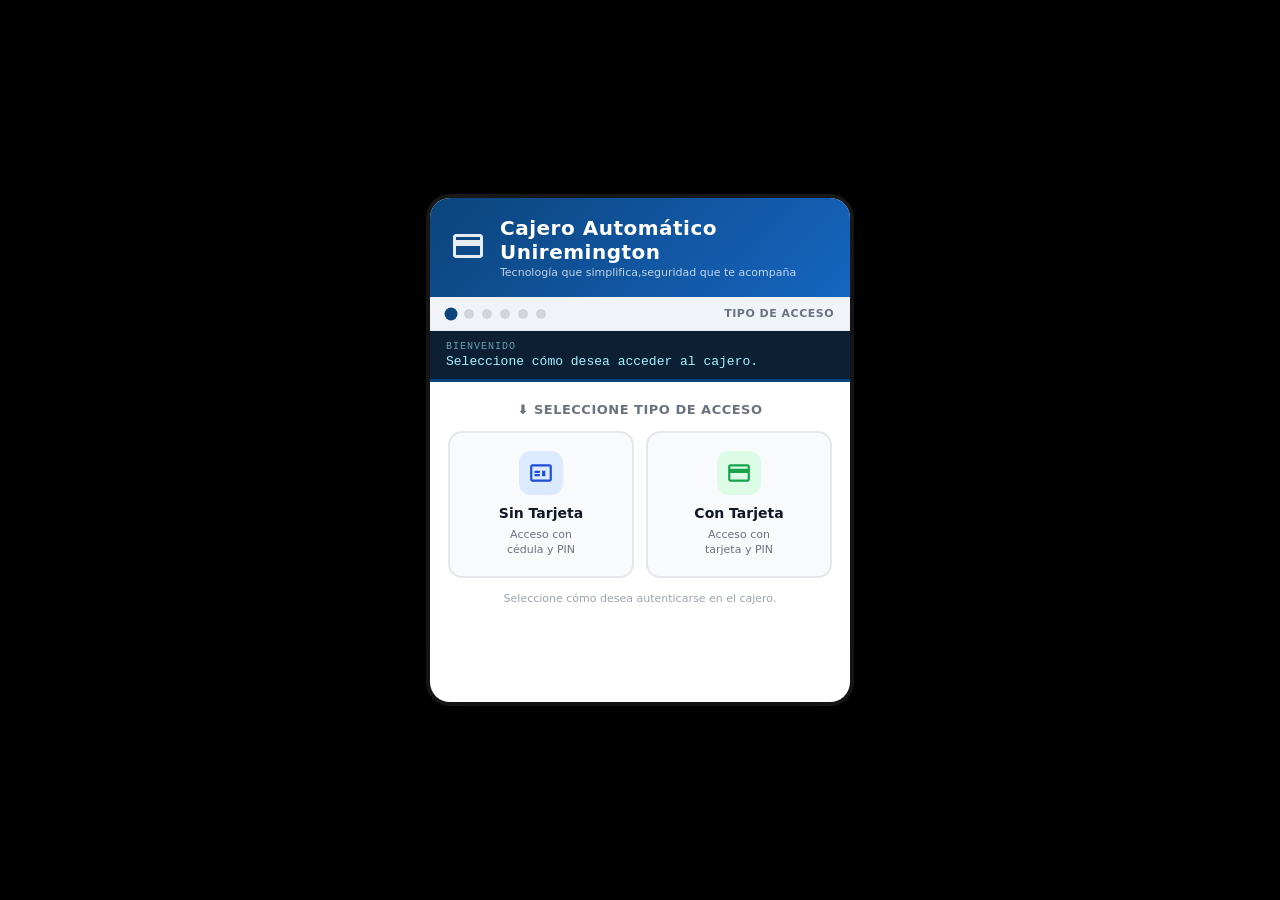
==== index.html @ 08f1c12f "Update index.html" ====
<!DOCTYPE html>
<html lang="es">
<head>
  <meta charset="UTF-8">
  <meta name="viewport" content="width=device-width, initial-scale=1.0">
  <title>Cajero Automático Uniremington</title>
  <link rel="stylesheet" href="styles.css">
</head>
<body>

<div id="cajero">

  <!-- CABECERA -->
  <div class="header">
    <div class="header-icon">
      <svg viewBox="0 0 24 24">
        <path d="M20 4H4c-1.1 0-2 .9-2 2v12c0 1.1.9 2 2 2h16c1.1
                 0 2-.9 2-2V6c0-1.1-.9-2-2-2zm0 14H4v-6h16v6zm0-10H4V6h16v2z"/>
      </svg>
    </div>
    <div>
      <h1>Cajero Automático Uniremington</h1>
      <p>Tecnología que simplifica,seguridad que te acompaña</p>
    </div>
  </div>

  <!-- BARRA DE PROGRESO -->
  <div class="progress-bar">
    <div class="step-dot current" id="pd1"></div>
    <div class="step-dot" id="pd2"></div>
    <div class="step-dot" id="pd3"></div>
    <div class="step-dot" id="pd4"></div>
    <div class="step-dot" id="pd5"></div>
    <div class="step-dot" id="pd6"></div>
    <span class="step-label" id="stepLabel">Tipo de acceso</span>
  </div>

  <!-- PANTALLA LCD -->
  <div class="screen">
    <div class="screen-label" id="screenLabel">Bienvenido</div>
    <div class="screen-text"  id="screenText">Seleccione cómo desea acceder al cajero.</div>
  </div>

  <div class="body">

    <!-- ══ PASO 0: TIPO DE ACCESO ══ -->
    <div class="step active" id="step0">
      <div class="tipo-cajero-title">⬇ Seleccione tipo de acceso</div>
      <div class="tipo-cajero-grid">

        <div class="tipo-cajero-card sin-tarjeta" onclick="seleccionarTipoCajero('sinTarjeta')">
          <div class="tc-icon">
            <svg viewBox="0 0 24 24">
              <path d="M20 4H4c-1.1 0-2 .9-2 2v12c0 1.1.9 2 2 2h16c1.1
                       0 2-.9 2-2V6c0-1.1-.9-2-2-2zm0 14H4V6h16v12zM6
                       10h5v2H6zm0 3h5v2H6zm7-3h3v5h-3z"/>
            </svg>
          </div>
          <span class="tc-label">Sin Tarjeta</span>
          <span class="tc-sub">Acceso con<br>cédula y PIN</span>
        </div>

        <div class="tipo-cajero-card con-tarjeta" onclick="seleccionarTipoCajero('conTarjeta')">
          <div class="tc-icon">
            <svg viewBox="0 0 24 24">
              <path d="M20 4H4c-1.11 0-2 .89-2 2v12c0 1.11.89 2 2 2h16
                       c1.11 0 2-.89 2-2V6c0-1.11-.89-2-2-2zm0 14H4v-6h16v6zm0-10H4V6h16v2z"/>
            </svg>
          </div>
          <span class="tc-label">Con Tarjeta</span>
          <span class="tc-sub">Acceso con<br>tarjeta y PIN</span>
        </div>

      </div>
      <p style="font-size:11px;color:#9ca3af;text-align:center;margin-top:14px;">
        Seleccione cómo desea autenticarse en el cajero.
      </p>
    </div>

    <!-- ══ PASO TARJETA: INSERTAR TARJETA ══ -->
    <div class="step" id="stepTarjeta">
      <div class="tarjeta-wrap">
        <div class="tarjeta-anim">
          <svg viewBox="0 0 24 24">
            <path d="M20 4H4c-1.11 0-2 .89-2 2v12c0 1.11.89 2 2 2h16
                     c1.11 0 2-.89 2-2V6c0-1.11-.89-2-2-2zm0 14H4v-6h16v6zm0-10H4V6h16v2z"/>
          </svg>
        </div>
        <div class="tarjeta-title">Inserte su tarjeta</div>
        <div class="tarjeta-msg">
          Introduzca su tarjeta débito o crédito en el lector del cajero para continuar.
        </div>
      </div>
      <div class="tarjeta-numero-wrap">
        <div class="field-label">Número de tarjeta (16 dígitos)</div>
        <input type="text" id="tarjetaNumero" inputmode="numeric" autocomplete="off"
               placeholder="XXXX XXXX XXXX XXXX" maxlength="19"
               oninput="formatTarjeta(this)">
        <div class="error-msg" id="tarjetaError"></div>
      </div>
      <button class="btn-primary" onclick="confirmarTarjeta()">Validar tarjeta</button>
      <button class="btn-primary"
              style="background:#f3f4f6;color:#374151;border:1px solid #e5e7eb;margin-top:8px;"
              onclick="volverTipoCajero()">← Cambiar tipo de acceso</button>
    </div>

    <!-- ══ PASO 1: CÉDULA / PIN ══ -->
    <div class="step" id="step1">
      <div class="field-label">Elegir ingreso</div>
      <div class="radio-group">
        <div class="radio-opt selected" id="modoCedula" onclick="setModoIngreso('cedula')">Cédula</div>
        <div class="radio-opt"          id="modoPin"    onclick="setModoIngreso('pin')">PIN</div>
      </div>
      <div class="login-help" id="loginHelp">Ingrese su cédula de 8 dígitos.</div>
      <div class="pin-dots">
        <div class="dot" id="dot0"></div>
        <div class="dot" id="dot1"></div>
        <div class="dot" id="dot2"></div>
        <div class="dot" id="dot3"></div>
        <div class="dot" id="dot4"></div>
        <div class="dot" id="dot5"></div>
        <div class="dot" id="dot6"></div>
        <div class="dot" id="dot7"></div>
      </div>
      <div class="error-msg" id="pinError"></div>
      <div class="numpad" id="numpadGrid">
        <button onclick="np('1')">1</button>
        <button onclick="np('2')">2</button>
        <button onclick="np('3')">3</button>
        <button onclick="np('4')">4</button>
        <button onclick="np('5')">5</button>
        <button onclick="np('6')">6</button>
        <button onclick="np('7')">7</button>
        <button onclick="np('8')">8</button>
        <button onclick="np('9')">9</button>
        <button class="del" onclick="nd()">⌫</button>
        <button onclick="np('0')">0</button>
        <button class="ok" onclick="confirmAcceso()">OK</button>
      </div>
      <button class="btn-primary"
              style="background:#f3f4f6;color:#374151;border:1px solid #e5e7eb;margin-top:10px;font-size:12px;"
              onclick="volverTipoCajero()">← Cambiar tipo de acceso</button>
    </div>

    <!-- ══ PASO 2: DATOS USUARIO ══ -->
    <div class="step" id="step2">
      <div class="alert-box info" id="usuarioIngresoInfo">
        Usuario encontrado en la base de datos local del cajero.
      </div>
      <div class="saldo-bar">
        <span>Nombre</span>
        <span id="usuarioNombreDisplay">-</span>
      </div>
      <div class="saldo-bar">
        <span>Cédula</span>
        <span id="usuarioCedulaDisplay">-</span>
      </div>
      <div class="saldo-bar">
        <span>Ingreso con</span>
        <span id="usuarioIngresoDisplay">-</span>
      </div>
      <div class="field-label">Recibos pendientes</div>
      <div class="alert-box info" id="usuarioRecibosResumen">No tiene recibos por pagar.</div>
      <div class="pending-list" id="usuarioRecibosLista" style="display:none;"></div>
      <div class="error-msg" id="saldoError"></div>
      <button class="btn-primary" onclick="confirmSaldo()">Continuar al menú</button>
    </div>

    <!-- ══ MENÚ PRINCIPAL ══ -->
    <div class="step" id="stepMenu">
      <div class="alert-box warning" id="menuRecibosAlert" style="margin-bottom:12px;display:none;"></div>
      <div class="menu-title">═══ MENÚ ═══</div>
      <div class="menu-grid">

        <button class="menu-btn" onclick="irOpcion('consultar')">
          <div class="mb-icon">
            <svg viewBox="0 0 24 24">
              <path d="M11.5 2C6.81 2 3 5.81 3 10.5S6.81 19 11.5 19h.5v3c4.86-2.34 8-7 8-11.5C20 5.81 16.19 2 11.5 2zm1 14.5h-2v-2h2v2zm0-4h-2c0-3.25 3-3 3-5 0-1.1-.9-2-2-2s-2 .9-2 2h-2c0-2.21 1.79-4 4-4s4 1.79 4 4c0 2.5-3 2.75-3 5z"/>
            </svg>
          </div>
          <span>Consultar saldo</span>
          <span class="mb-num">Opción 1</span>
        </button>

        <button class="menu-btn" onclick="irOpcion('retirar')">
          <div class="mb-icon">
            <svg viewBox="0 0 24 24">
              <path d="M20 4H4c-1.11 0-2 .89-2 2v12c0 1.11.89 2 2 2h16c1.11 0 2-.89 2-2V6c0-1.11-.89-2-2-2zm0 14H4v-6h16v6zm0-10H4V6h16v2z"/>
            </svg>
          </div>
          <span>Retirar</span>
          <span class="mb-num">Opción 2</span>
        </button>

        <button class="menu-btn" onclick="irOpcion('pagar')">
          <div class="mb-icon">
            <svg viewBox="0 0 24 24">
              <path d="M19 3H5c-1.1 0-2 .9-2 2v14c0 1.1.9 2 2 2h14c1.1 0 2-.9 2-2V5c0-1.1-.9-2-2-2zm-7 3c1.93 0 3.5 1.57 3.5 3.5S13.93 13 12 13s-3.5-1.57-3.5-3.5S10.07 6 12 6zm7 13H5v-.23c0-.62.28-1.2.76-1.58C7.47 15.82 9.64 15 12 15s4.53.82 6.24 2.19c.48.38.76.97.76 1.58V19z"/>
            </svg>
          </div>
          <span>Pagar servicio</span>
          <span class="mb-num">Opción 3</span>
        </button>

        <button class="menu-btn" onclick="irOpcion('depositar')">
          <div class="mb-icon">
            <svg viewBox="0 0 24 24">
              <path d="M19 13h-6v6h-2v-6H5v-2h6V5h2v6h6v2z"/>
            </svg>
          </div>
          <span>Depositar</span>
          <span class="mb-num">Opción 4</span>
        </button>

        <button class="menu-btn" onclick="reiniciar()">
          <div class="mb-icon">
            <svg viewBox="0 0 24 24">
              <path d="M18 8h-1V6c0-2.76-2.24-5-5-5S7 3.24 7 6v2H6c-1.1 0-2 .9-2 2v10c0 1.1.9 2 2 2h12c1.1 0 2-.9 2-2V10c0-1.1-.9-2-2-2zm-6 9c-1.1 0-2-.9-2-2s.9-2 2-2 2 .9 2 2-.9 2-2 2zm3.1-9H8.9V6c0-1.71 1.39-3.1 3.1-3.1 1.71 0 3.1 1.39 3.1 3.1v2z"/>
            </svg>
          </div>
          <span>Cambiar usuario</span>
          <span class="mb-num">Opción 5</span>
        </button>

        <button class="menu-btn" onclick="irOpcion('salir')" style="border-color:#fca5a5;color:#dc2626;">
          <div class="mb-icon" style="background:#fee2e2;">
            <svg viewBox="0 0 24 24" style="fill:#dc2626;">
              <path d="M10.09 15.59L11.5 17l5-5-5-5-1.41 1.41L12.67 11H3v2h9.67l-2.58 2.59zM19 3H5c-1.11 0-2 .89-2 2v4h2V5h14v14H5v-4H3v4c0 1.11.89 2 2 2h14c1.11 0 2-.89 2-2V5c0-1.11-.89-2-2-2z"/>
            </svg>
          </div>
          <span>Salir</span>
          <span class="mb-num">Opción 6</span>
        </button>

      </div>
    </div>

    <!-- ══ OPCIÓN 1: CONSULTAR SALDO ══ -->
    <div class="step" id="stepConsultar">
      <div class="saldo-bar" style="margin-bottom:10px;">
        <span>Tipo de cuenta</span>
        <span id="tipoDisplay">Ahorro</span>
      </div>
      <div class="saldo-bar">
        <span>Saldo disponible</span>
        <span id="saldoConsultaDisplay" style="color:#0C447C;font-weight:600;">$0</span>
      </div>
      <div class="alert-box info" style="margin-top:10px;margin-bottom:0;">
        Saldo consultado exitosamente. Los movimientos recientes pueden tardar hasta 24 h en reflejarse.
      </div>
      <button class="btn-primary" onclick="finalizarOpcion('Consulta de saldo realizada con éxito.')">Ver comprobante</button>
      <button class="btn-primary"
              style="background:#f3f4f6;color:#374151;border:1px solid #e5e7eb;margin-top:8px;"
              onclick="volverMenu()">← Volver al menú</button>
    </div>

    <!-- ══ OPCIÓN 3: PAGAR SERVICIO ══ -->
    <div class="step" id="stepPagar">
      <div class="opcion-form">
        <div class="field-label">Tipo de servicio</div>
        <div class="radio-group" style="flex-wrap:wrap;">
          <div class="radio-opt selected" id="srvAgua"     onclick="setSrv('Agua', this)">Agua</div>
          <div class="radio-opt"          id="srvLuz"      onclick="setSrv('Luz', this)">Luz</div>
          <div class="radio-opt"          id="srvGas"      onclick="setSrv('Gas', this)">Gas</div>
          <div class="radio-opt"          id="srvInternet" onclick="setSrv('Internet', this)">Internet</div>
        </div>
        <div class="field-label">Referencia / Número de factura</div>
        <input type="text" id="pagarRef" inputmode="numeric" autocomplete="off"
               placeholder="Ej: 123456"
               oninput="this.value=this.value.replace(/\D/g,'').slice(0,6)">
        <div class="field-label">Valor a pagar ($)</div>
        <input type="number" id="pagarMonto" placeholder="Ej: 85000" min="1000"
               oninput="valPago()">
        <div class="error-msg" id="pagarError"></div>
        <div class="field-label">Tipo de pago</div>
        <div class="radio-group">
          <div class="radio-opt selected" id="pagoCompleto" onclick="setTipoPago('completo')">Pago completo</div>
          <div class="radio-opt"          id="pagoAbono"    onclick="setTipoPago('abono')">Abonar</div>
        </div>
        <button class="btn-primary" onclick="confirmarPago()">Pagar servicio</button>
        <button class="btn-primary"
                style="background:#f3f4f6;color:#374151;border:1px solid #e5e7eb;margin-top:8px;"
                onclick="volverMenu()">← Volver al menú</button>
      </div>
    </div>

    <!-- ══ OPCIÓN 4: DEPOSITAR ══ -->
    <div class="step" id="stepDepositar">
      <div class="opcion-form">
        <div class="field-label">Monto a depositar ($)</div>
        <input type="number" id="depositoMonto" placeholder="Ej: 200000" min="10000"
               oninput="valDeposito()">
        <div class="error-msg" id="depositoError"></div>
        <div id="depositoPreview"></div>
        <button class="btn-primary" onclick="confirmarDeposito()">Confirmar depósito</button>
        <button class="btn-primary"
                style="background:#f3f4f6;color:#374151;border:1px solid #e5e7eb;margin-top:8px;"
                onclick="volverMenu()">← Volver al menú</button>
      </div>
    </div>

    <!-- ══ PASO 3: MONTO A RETIRAR ══ -->
    <div class="step" id="step3">
      <div class="saldo-bar">
        <span>Saldo disponible</span>
        <span id="saldoDisplay">$0</span>
      </div>
      <div class="field-label">Monto a retirar ($)</div>
      <input type="number" id="montoInput" min="10000" step="10000"
             placeholder="Múltiplo de $10.000" oninput="valMonto()">
      <div class="error-msg" id="montoError"></div>
      <div id="billetesPreview"></div>
      <button class="btn-primary" onclick="confirmMonto()">Continuar</button>
      <button class="btn-primary"
              style="background:#f3f4f6;color:#374151;border:1px solid #e5e7eb;margin-top:8px;"
              onclick="volverMenu()">← Volver al menú</button>
    </div>

    <!-- ══ PASO 4: DONACIÓN UNICEF ══ -->
    <div class="step" id="step4">
      <div class="alert-box info" id="donacionInfo"></div>
      <div class="field-label">¿Desea donar $1.000 a Unicef?</div>
      <div class="radio-group">
        <div class="radio-opt"          id="optSi" onclick="setDon('S')">Sí, donar $1.000</div>
        <div class="radio-opt selected" id="optNo" onclick="setDon('N')">No, gracias</div>
      </div>
      <div id="donWarn" class="error-msg"></div>
      <button class="btn-primary" onclick="confirmarDonacion()">Confirmar y retirar</button>
    </div>

    <!-- ══ PASO 5: COMPROBANTE FINAL ══ -->
    <div class="step" id="step5">
      <div class="success-icon">
        <svg viewBox="0 0 24 24">
          <path d="M9 16.17L4.83 12l-1.42 1.41L9 19 21 7l-1.41-1.41z"/>
        </svg>
      </div>
      <div class="ticket" id="ticketFinal"></div>
      <button class="btn-primary" id="reciboVolverBtn" onclick="volverMenu()">← Volver al menú</button>
      <button class="btn-primary" id="reciboSalirBtn"
              style="background:#f3f4f6;color:#dc2626;border:1px solid #fca5a5;margin-top:8px;"
              onclick="irOpcion('salir')">Finalizar sesión</button>
    </div>

    <!-- ══ DESPEDIDA ══ -->
    <div class="step" id="stepDespedida">
      <div class="farewell-wrap">
        <div class="farewell-icon">
          <svg viewBox="0 0 24 24">
            <path d="M11.99 2C6.47 2 2 6.48 2 12s4.47 10 9.99 10C17.52 22 22 17.52 22 12S17.52 2 11.99 2zm4.24 16L12 15.45 7.77 18l1.12-4.81-3.73-3.23 4.92-.42L12 5l1.92 4.53 4.92.42-3.73 3.23L16.23 18z"/>
          </svg>
        </div>
        <div class="farewell-title">¡Hasta pronto!</div>
        <div class="farewell-msg">
          Gracias por su transacción y uso de nuestro banco.<br>
          <strong>¡Vuelva pronto!</strong>
        </div>
        <div class="farewell-badge">
          <svg viewBox="0 0 24 24">
            <path d="M12 2C6.48 2 2 6.48 2 12s4.48 10 10 10 10-4.48 10-10S17.52 2 12 2zm-2 14.5v-9l6 4.5-6 4.5z"/>
          </svg>
          Recuerde retirar su tarjeta y comprobante.
        </div>
        <button class="btn-primary" onclick="reiniciar()">Nueva sesión</button>
      </div>
    </div>

  </div><!-- /.body -->
</div><!-- /#cajero -->

<script src="script.js"></script>
</body>
</html>
---- styles.css ----
/* ═══════════════════════════════════════════
   BancoCajero — Grupo 4
   styles.css
═══════════════════════════════════════════ */

*, *::before, *::after { box-sizing: border-box; margin: 0; padding: 0; }

body {
  font-family: 'Segoe UI', system-ui, sans-serif;
  background: #000000;
  min-height: 100vh;
  display: flex;
  align-items: center;
  justify-content: center;
  padding: 20px;
}

/* ── CAJERO CONTAINER ── */
#cajero {
  background: #fff;
  border-radius: 20px;
  width: 100%;
  max-width: 420px;
  box-shadow: 0 30px 80px rgba(0,0,0,0.4), 0 0 0 4px rgba(255,255,255,0.1);
  overflow: hidden;
  position: relative;
}

/* ── HEADER ── */
.header {
  background: linear-gradient(135deg, #0C447C, #1565C0);
  color: #fff;
  padding: 18px 20px;
  display: flex;
  align-items: center;
  gap: 14px;
}
.header-icon svg {
  width: 36px; height: 36px;
  fill: rgba(255,255,255,0.9);
}
.header h1 { font-size: 20px; font-weight: 700; letter-spacing: 0.5px; }
.header p  { font-size: 11px; opacity: 0.75; margin-top: 2px; }

/* ── PROGRESS BAR ── */
.progress-bar {
  background: #f0f4f8;
  padding: 10px 16px;
  display: flex;
  align-items: center;
  gap: 8px;
  border-bottom: 1px solid #e5e7eb;
}
.step-dot {
  width: 10px; height: 10px;
  border-radius: 50%;
  background: #d1d5db;
  transition: background 0.3s, transform 0.3s;
}
.step-dot.current  { background: #0C447C; transform: scale(1.3); }
.step-dot.done     { background: #22c55e; }
.step-label {
  margin-left: auto;
  font-size: 11px;
  color: #6b7280;
  font-weight: 600;
  text-transform: uppercase;
  letter-spacing: 0.5px;
}

/* ── SCREEN ── */
.screen {
  background: #0C1F35;
  color: #a5f3fc;
  padding: 10px 16px;
  font-family: 'Courier New', monospace;
  border-bottom: 3px solid #0C447C;
}
.screen-label { font-size: 10px; opacity: 0.6; text-transform: uppercase; letter-spacing: 1px; }
.screen-text  { font-size: 13px; margin-top: 2px; }

/* ── BODY ── */
.body {
  padding: 20px 18px;
  min-height: 320px;
}

/* ── STEPS ── */
.step { display: none; animation: fadeIn 0.3s ease; }
.step.active { display: block; }

@keyframes fadeIn {
  from { opacity: 0; transform: translateY(8px); }
  to   { opacity: 1; transform: translateY(0); }
}

/* ── TIPO CAJERO (paso 0) ── */
.tipo-cajero-title {
  font-size: 13px; color: #6b7280; font-weight: 600;
  margin-bottom: 14px; text-align: center; text-transform: uppercase; letter-spacing: 0.5px;
}
.tipo-cajero-grid {
  display: grid;
  grid-template-columns: 1fr 1fr;
  gap: 12px;
}
.tipo-cajero-card {
  border: 2px solid #e5e7eb;
  border-radius: 14px;
  padding: 18px 12px;
  text-align: center;
  cursor: pointer;
  transition: all 0.2s;
  background: #f9fafb;
  display: flex;
  flex-direction: column;
  align-items: center;
  gap: 6px;
}
.tipo-cajero-card:hover { border-color: #0C447C; background: #eff6ff; transform: translateY(-2px); box-shadow: 0 4px 12px rgba(12,68,124,0.15); }
.tc-icon { width: 44px; height: 44px; border-radius: 12px; display: flex; align-items: center; justify-content: center; margin-bottom: 4px; }
.tc-icon svg { width: 26px; height: 26px; }
.sin-tarjeta .tc-icon { background: #dbeafe; }
.sin-tarjeta .tc-icon svg { fill: #1d4ed8; }
.con-tarjeta .tc-icon { background: #dcfce7; }
.con-tarjeta .tc-icon svg { fill: #16a34a; }
.tc-label { font-size: 14px; font-weight: 700; color: #111827; }
.tc-sub   { font-size: 11px; color: #6b7280; line-height: 1.4; }

/* ── TARJETA STEP ── */
.tarjeta-wrap { text-align: center; margin-bottom: 16px; }
.tarjeta-anim { width: 60px; height: 60px; background: #dbeafe; border-radius: 16px; display: flex; align-items: center; justify-content: center; margin: 0 auto 10px; }
.tarjeta-anim svg { width: 36px; height: 36px; fill: #1d4ed8; }
.tarjeta-title { font-size: 17px; font-weight: 700; color: #111827; }
.tarjeta-msg   { font-size: 12px; color: #6b7280; margin-top: 4px; line-height: 1.5; }
.tarjeta-numero-wrap { margin: 14px 0 10px; }

/* ── RADIO GROUP ── */
.radio-group {
  display: flex; gap: 8px; margin: 8px 0 12px;
  flex-wrap: wrap;
}
.radio-opt {
  flex: 1; min-width: 80px;
  padding: 8px 10px;
  border: 2px solid #e5e7eb;
  border-radius: 8px;
  text-align: center;
  cursor: pointer;
  font-size: 13px;
  font-weight: 600;
  color: #374151;
  transition: all 0.15s;
  background: #f9fafb;
}
.radio-opt:hover   { border-color: #93c5fd; }
.radio-opt.selected { border-color: #0C447C; background: #eff6ff; color: #0C447C; }

/* ── LOGIN HELP ── */
.login-help { font-size: 12px; color: #6b7280; margin-bottom: 10px; text-align: center; }

/* ── PIN DOTS ── */
.pin-dots {
  display: flex; gap: 8px; justify-content: center;
  margin: 10px 0;
}
.dot {
  width: 16px; height: 16px;
  border-radius: 50%;
  border: 2px solid #d1d5db;
  background: transparent;
  transition: all 0.15s;
}
.dot.filled { background: #0C447C; border-color: #0C447C; }

/* ── NUMPAD ── */
.numpad {
  display: grid;
  grid-template-columns: repeat(3, 1fr);
  gap: 8px;
  margin-top: 12px;
}
.numpad button {
  padding: 14px;
  border: 2px solid #e5e7eb;
  border-radius: 10px;
  font-size: 18px;
  font-weight: 600;
  background: #f9fafb;
  cursor: pointer;
  transition: all 0.1s;
  color: #111827;
}
.numpad button:hover  { background: #eff6ff; border-color: #93c5fd; }
.numpad button:active { transform: scale(0.93); }
.numpad button.del { background: #fef2f2; border-color: #fecaca; color: #dc2626; font-size: 16px; }
.numpad button.ok  { background: #0C447C; border-color: #0C447C; color: #fff; font-size: 14px; }
.numpad button.ok:hover { background: #1565C0; }

/* ── SALDO BAR ── */
.saldo-bar {
  display: flex; justify-content: space-between; align-items: center;
  padding: 10px 12px;
  background: #f0f4f8;
  border-radius: 8px;
  margin-bottom: 8px;
  font-size: 13px;
}
.saldo-bar span:first-child { color: #6b7280; }
.saldo-bar span:last-child  { font-weight: 700; color: #111827; }

/* ── ALERT BOXES ── */
.alert-box {
  border-radius: 10px;
  padding: 10px 14px;
  font-size: 12px;
  margin-bottom: 10px;
  line-height: 1.5;
}
.alert-box.info    { background: #eff6ff; border: 1px solid #bfdbfe; color: #1e40af; }
.alert-box.success { background: #f0fdf4; border: 1px solid #bbf7d0; color: #166534; }
.alert-box.warning { background: #fffbeb; border: 1px solid #fde68a; color: #92400e; }
.alert-box.danger  { background: #fef2f2; border: 1px solid #fecaca; color: #991b1b; }

/* ── PENDING LIST ── */
.pending-list { margin-bottom: 10px; }
.pending-item {
  display: flex; justify-content: space-between; align-items: center;
  padding: 8px 12px;
  background: #fffbeb;
  border: 1px solid #fde68a;
  border-radius: 8px;
  margin-bottom: 6px;
  font-size: 12px;
}
.pending-item span:last-child { font-weight: 700; color: #92400e; }

/* ── MENU ── */
.menu-title {
  font-size: 13px; font-weight: 700; color: #6b7280; text-align: center;
  margin-bottom: 12px; letter-spacing: 1px;
}
.menu-grid {
  display: grid;
  grid-template-columns: 1fr 1fr;
  gap: 10px;
}
.menu-btn {
  border: 2px solid #e5e7eb;
  border-radius: 12px;
  padding: 14px 10px;
  display: flex;
  flex-direction: column;
  align-items: center;
  gap: 4px;
  cursor: pointer;
  background: #f9fafb;
  transition: all 0.2s;
  font-size: 13px;
  font-weight: 600;
  color: #374151;
}
.menu-btn:hover { border-color: #0C447C; background: #eff6ff; transform: translateY(-2px); box-shadow: 0 4px 12px rgba(12,68,124,0.15); }
.mb-icon {
  width: 38px; height: 38px;
  background: #dbeafe;
  border-radius: 10px;
  display: flex; align-items: center; justify-content: center;
  margin-bottom: 2px;
}
.mb-icon svg { width: 22px; height: 22px; fill: #1d4ed8; }
.mb-num { font-size: 10px; color: #9ca3af; font-weight: 400; }

/* ── FIELD LABEL ── */
.field-label {
  font-size: 12px; font-weight: 700;
  color: #374151; text-transform: uppercase; letter-spacing: 0.5px;
  margin-bottom: 6px; margin-top: 10px;
}

/* ── FORM INPUTS ── */
input[type="number"], input[type="text"] {
  width: 100%;
  padding: 10px 12px;
  font-size: 14px;
  border: 1.5px solid #d1d5db;
  border-radius: 8px;
  background: #fff;
  transition: border-color 0.2s;
  outline: none;
}
input:focus { border-color: #0C447C; box-shadow: 0 0 0 3px rgba(12,68,124,0.1); }

/* ── BILLETES PREVIEW ── */
#billetesPreview, #depositoPreview {
  background: #f0fdf4;
  border: 1px solid #bbf7d0;
  border-radius: 8px;
  padding: 10px 12px;
  font-size: 12px;
  color: #166534;
  margin: 8px 0;
  display: none;
}

/* ── BUTTONS ── */
.btn-primary {
  width: 100%;
  padding: 13px;
  background: linear-gradient(135deg, #0C447C, #1565C0);
  color: #fff;
  border: none;
  border-radius: 10px;
  font-size: 14px;
  font-weight: 700;
  cursor: pointer;
  margin-top: 14px;
  transition: all 0.2s;
  letter-spacing: 0.3px;
}
.btn-primary:hover  { background: linear-gradient(135deg, #1565C0, #1976D2); transform: translateY(-1px); box-shadow: 0 4px 12px rgba(12,68,124,0.3); }
.btn-primary:active { transform: translateY(0); }

/* ── ERROR MSG ── */
.error-msg {
  font-size: 12px; color: #dc2626;
  min-height: 18px; margin: 4px 0;
  font-weight: 600;
}

/* ── SUCCESS ICON ── */
.success-icon {
  width: 64px; height: 64px;
  background: #22c55e;
  border-radius: 50%;
  display: flex; align-items: center; justify-content: center;
  margin: 0 auto 16px;
}
.success-icon svg { width: 36px; height: 36px; fill: #fff; }

/* ── TICKET ── */
.ticket {
  background: #f9fafb;
  border: 1px dashed #d1d5db;
  border-radius: 10px;
  padding: 14px 16px;
  font-size: 12px;
  line-height: 1.8;
  color: #374151;
  font-family: 'Courier New', monospace;
  margin-bottom: 4px;
  white-space: pre-line;
}

/* ── FAREWELL ── */
.farewell-wrap { text-align: center; padding: 10px 0; }
.farewell-icon {
  width: 64px; height: 64px;
  background: linear-gradient(135deg, #fbbf24, #f59e0b);
  border-radius: 50%;
  display: flex; align-items: center; justify-content: center;
  margin: 0 auto 14px;
}
.farewell-icon svg { width: 36px; height: 36px; fill: #fff; }
.farewell-title { font-size: 22px; font-weight: 800; color: #111827; margin-bottom: 8px; }
.farewell-msg   { font-size: 13px; color: #6b7280; line-height: 1.6; margin-bottom: 14px; }
.farewell-badge {
  display: inline-flex; align-items: center; gap: 6px;
  background: #eff6ff; border: 1px solid #bfdbfe;
  border-radius: 20px; padding: 6px 14px;
  font-size: 11px; color: #1e40af;
  margin-bottom: 16px;
}
.farewell-badge svg { width: 14px; height: 14px; fill: #1e40af; }

/* ── OPCION FORM ── */
.opcion-form { display: flex; flex-direction: column; gap: 2px; }

/* ── RESPONSIVE ── */
@media (max-width: 460px) {
  body { padding: 10px; }
  .menu-grid { grid-template-columns: 1fr 1fr; gap: 8px; }
  .tipo-cajero-grid { grid-template-columns: 1fr 1fr; }
}
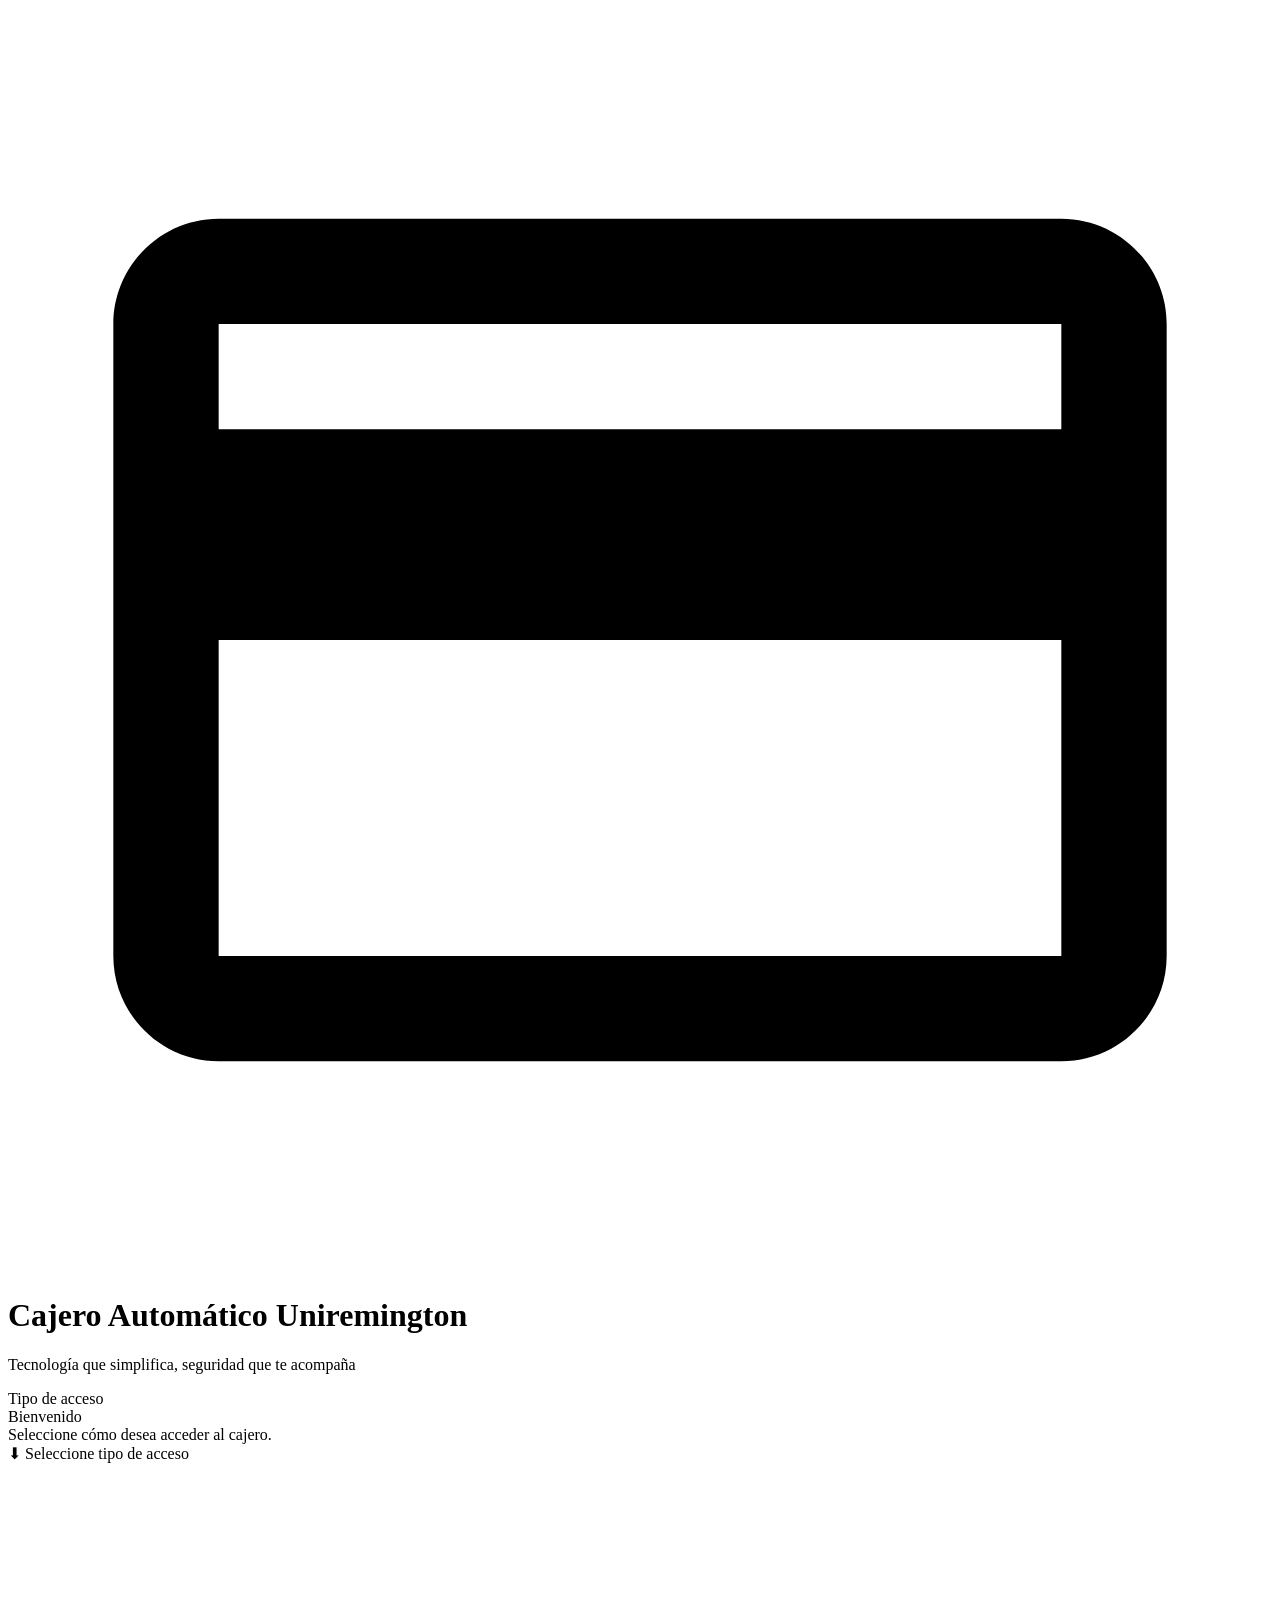
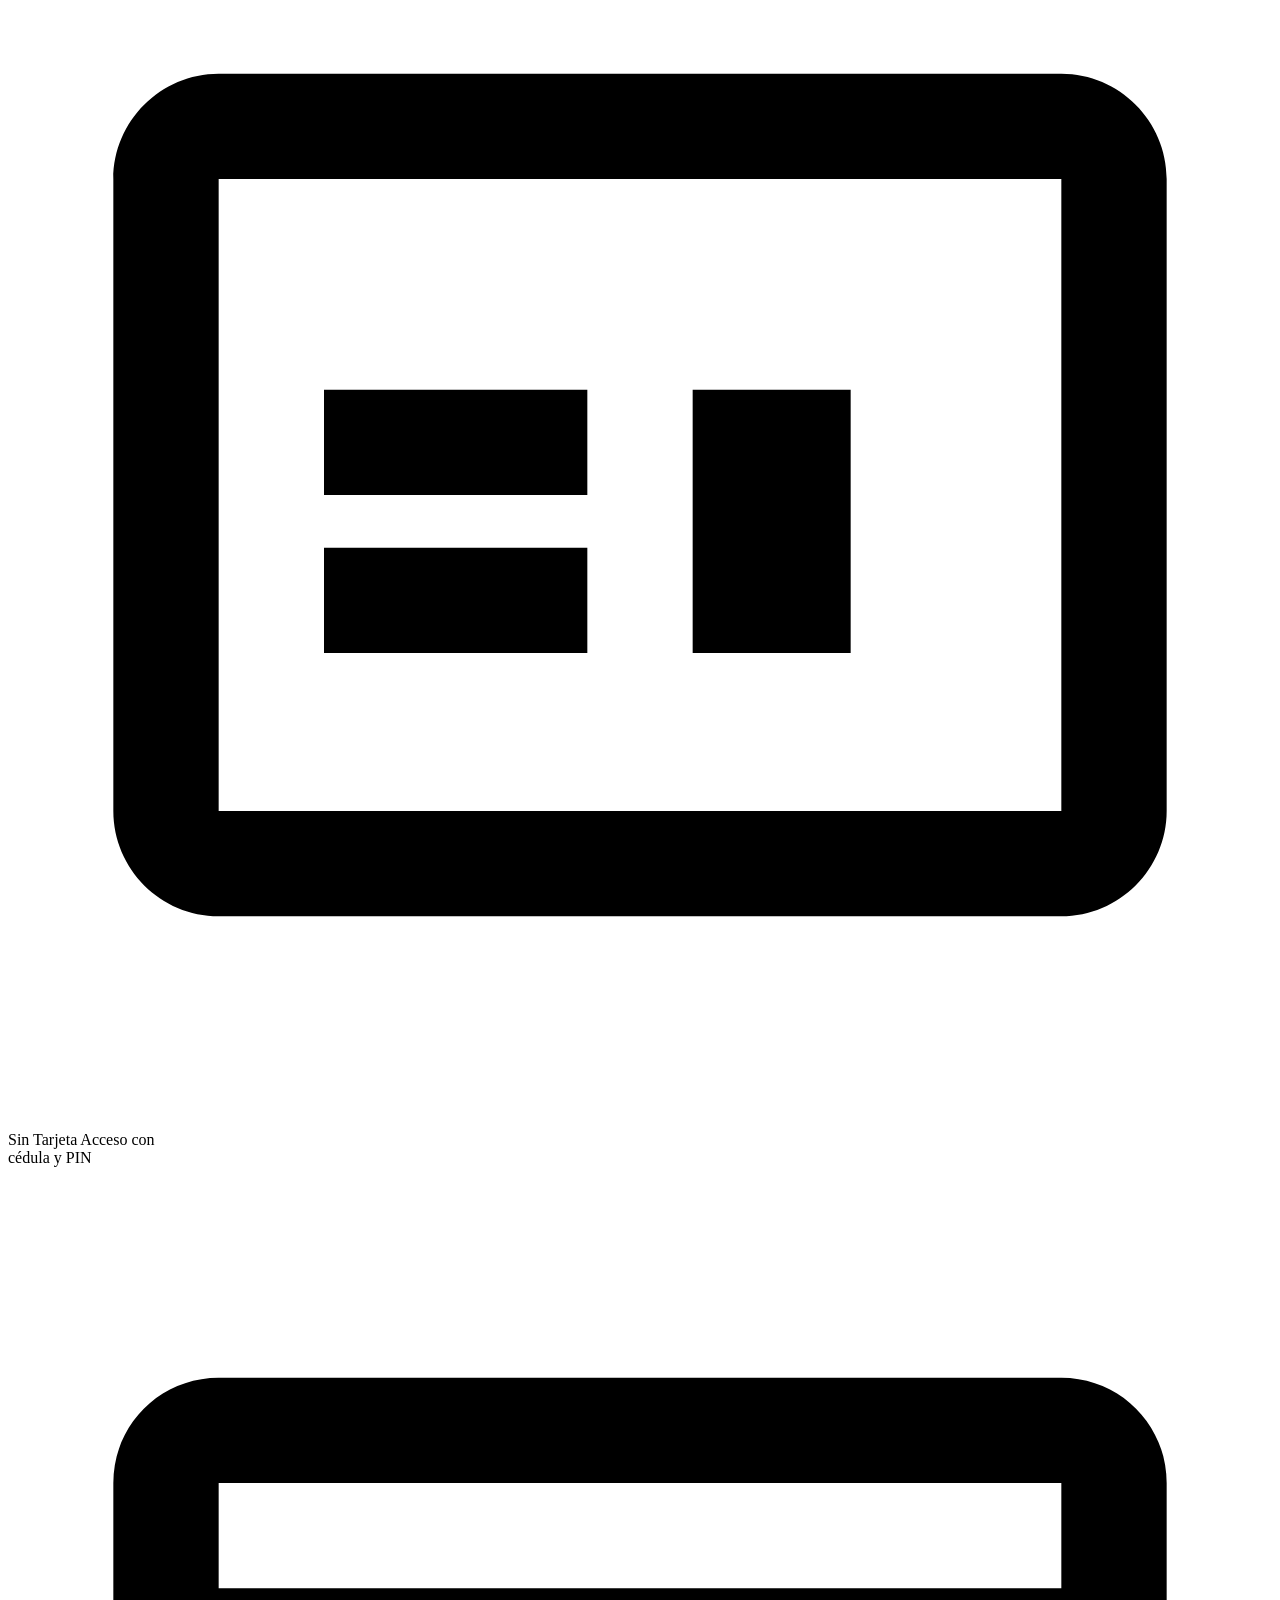
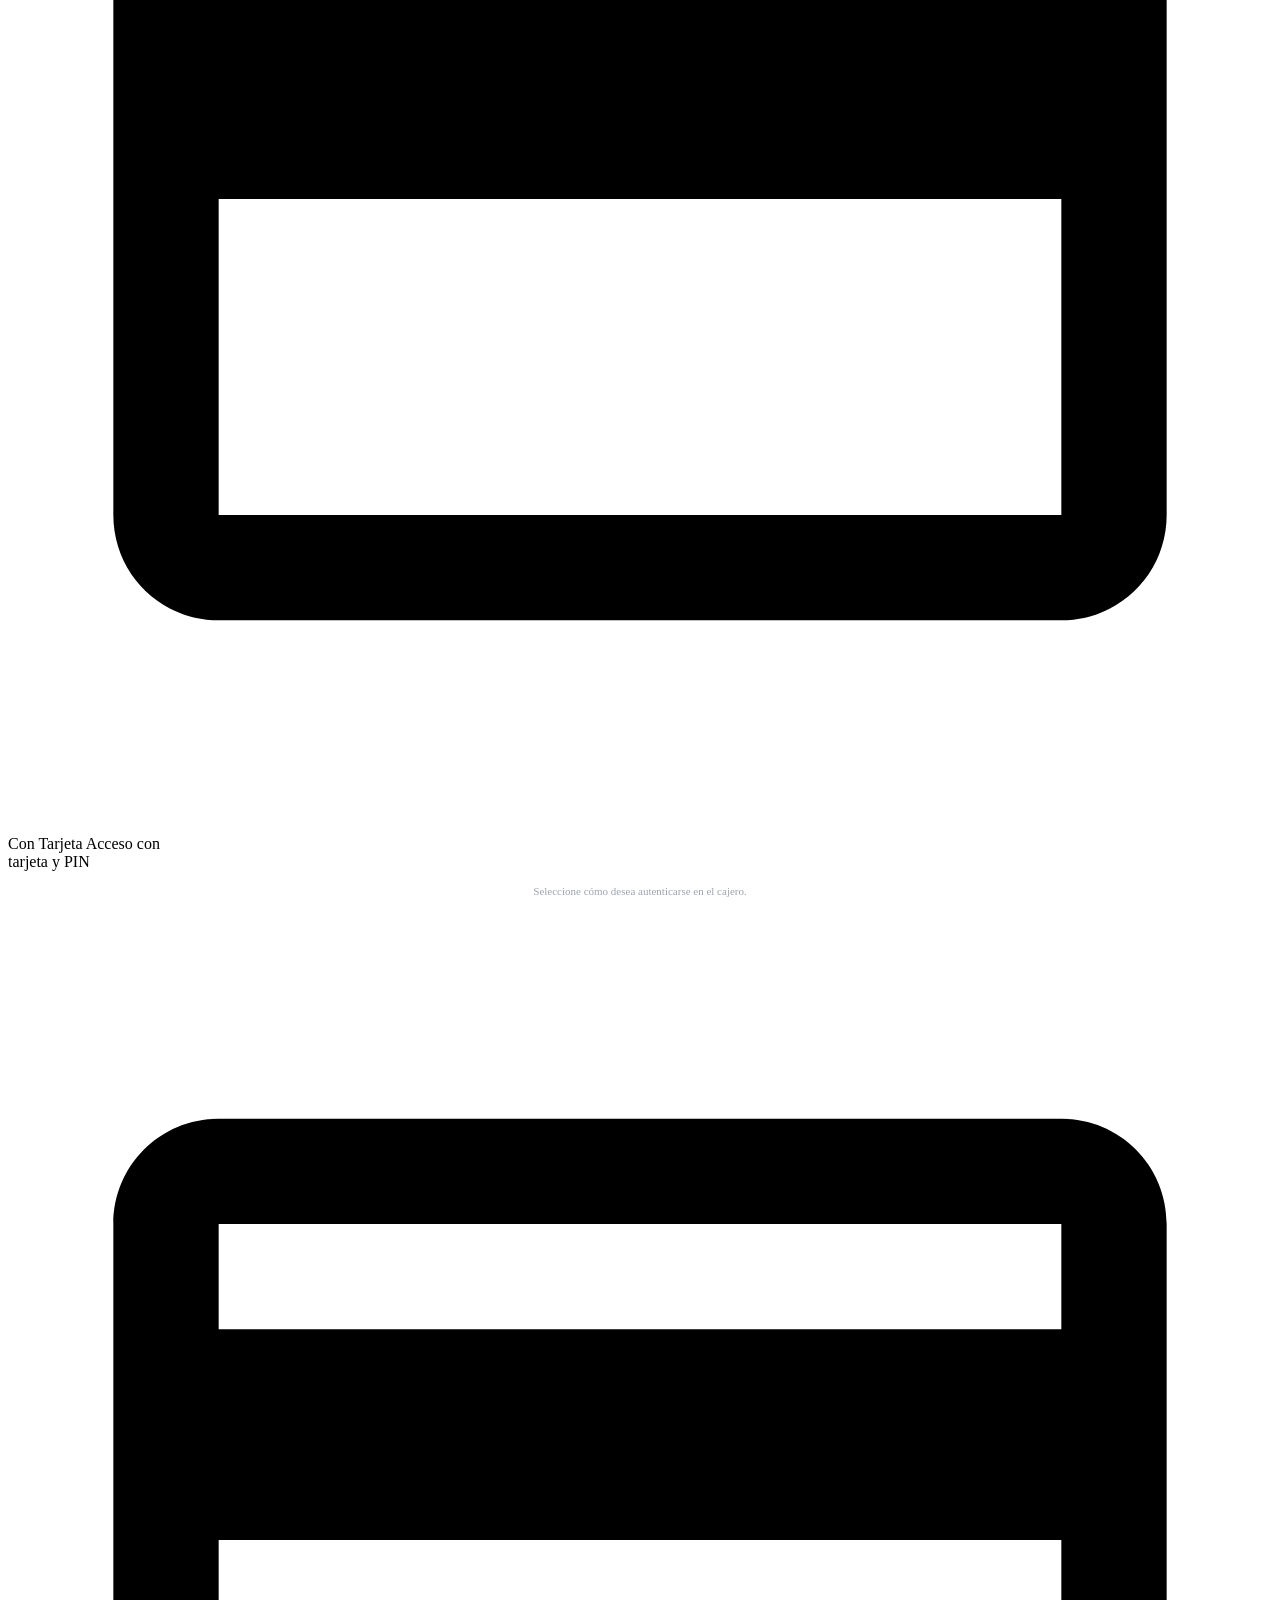
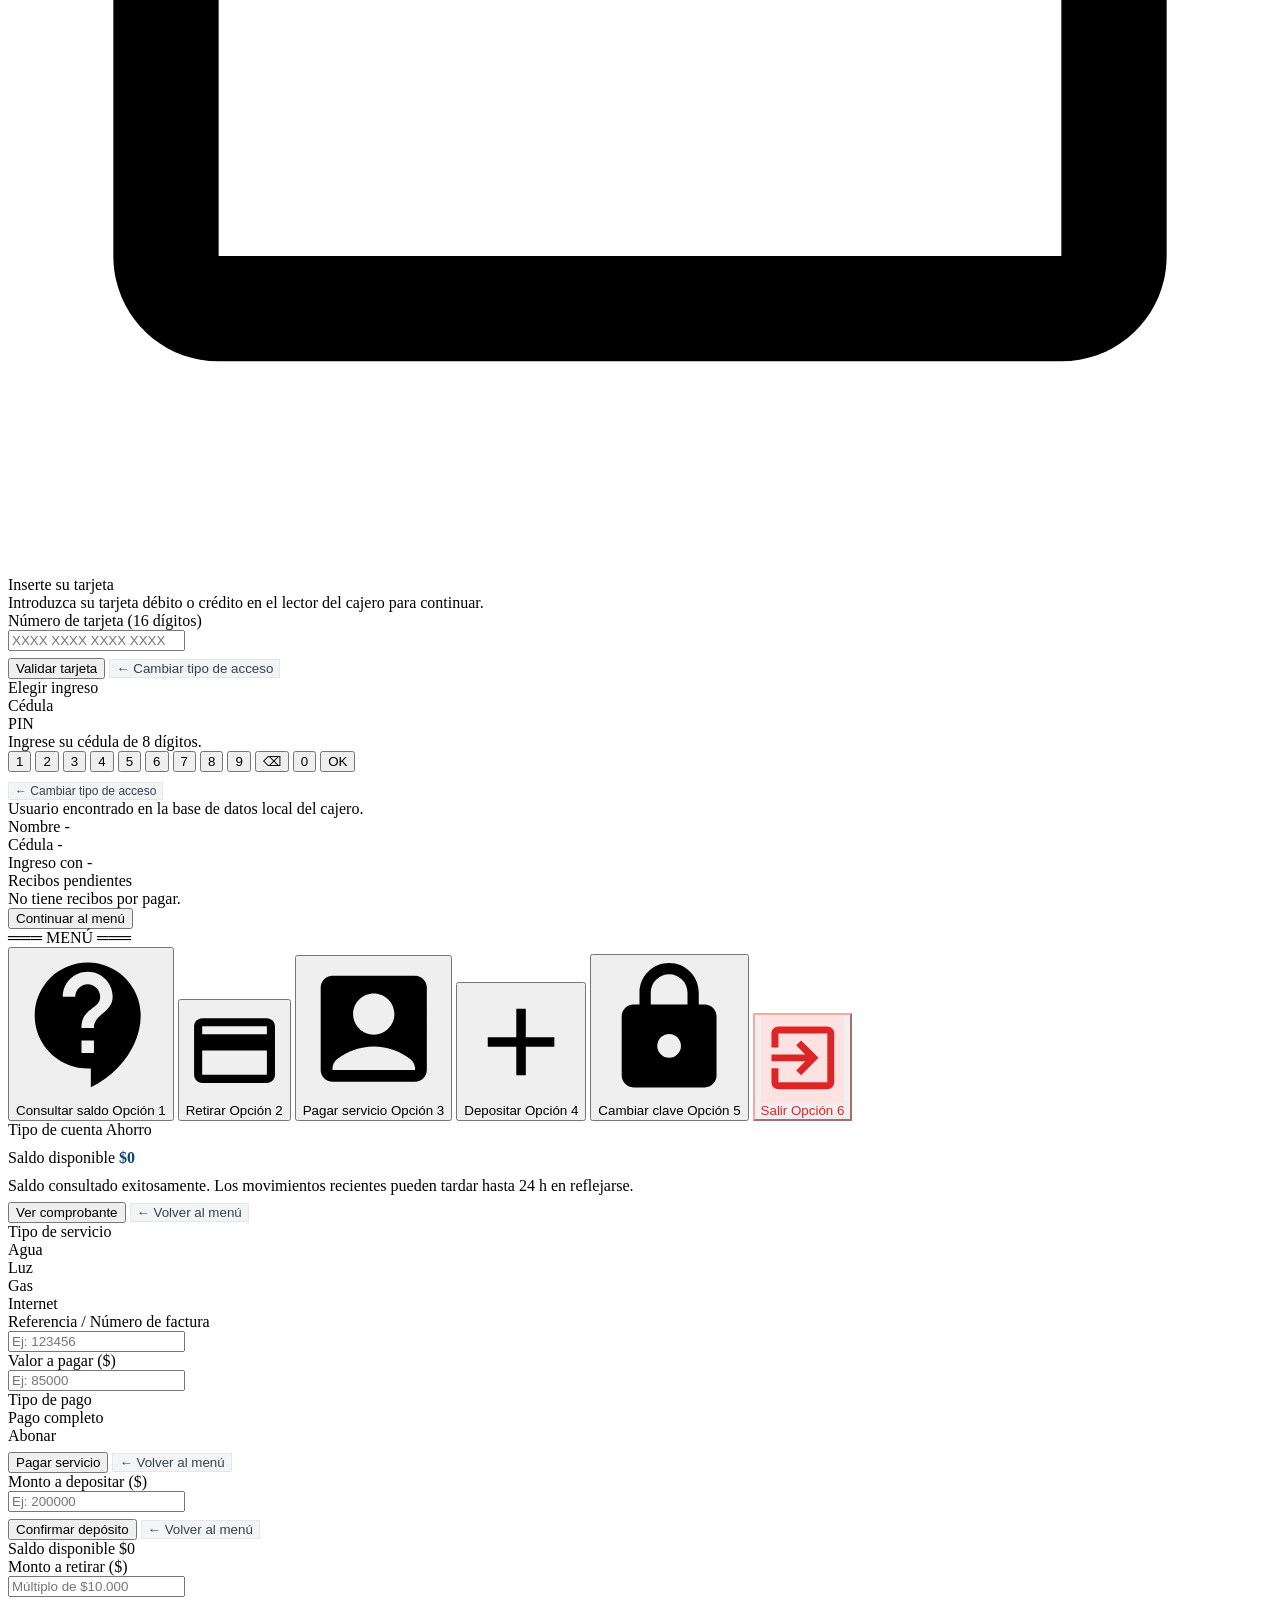
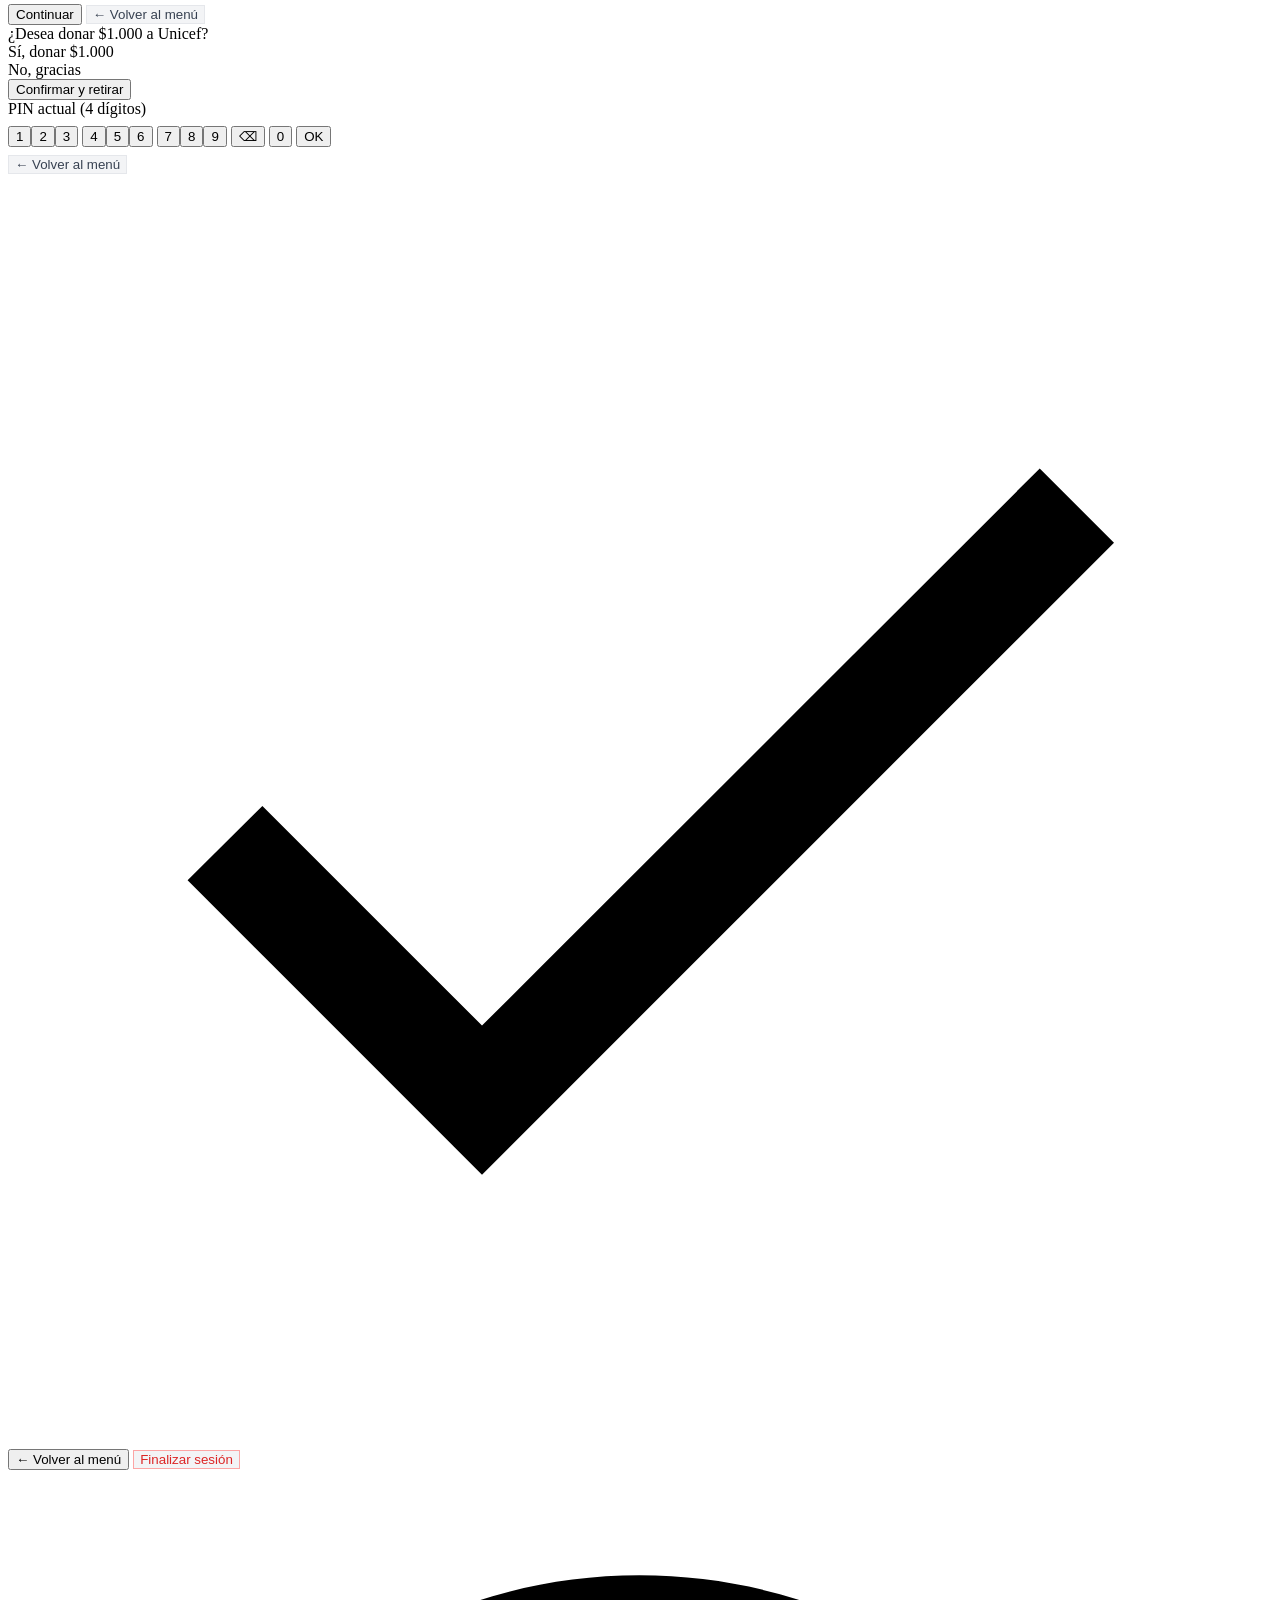
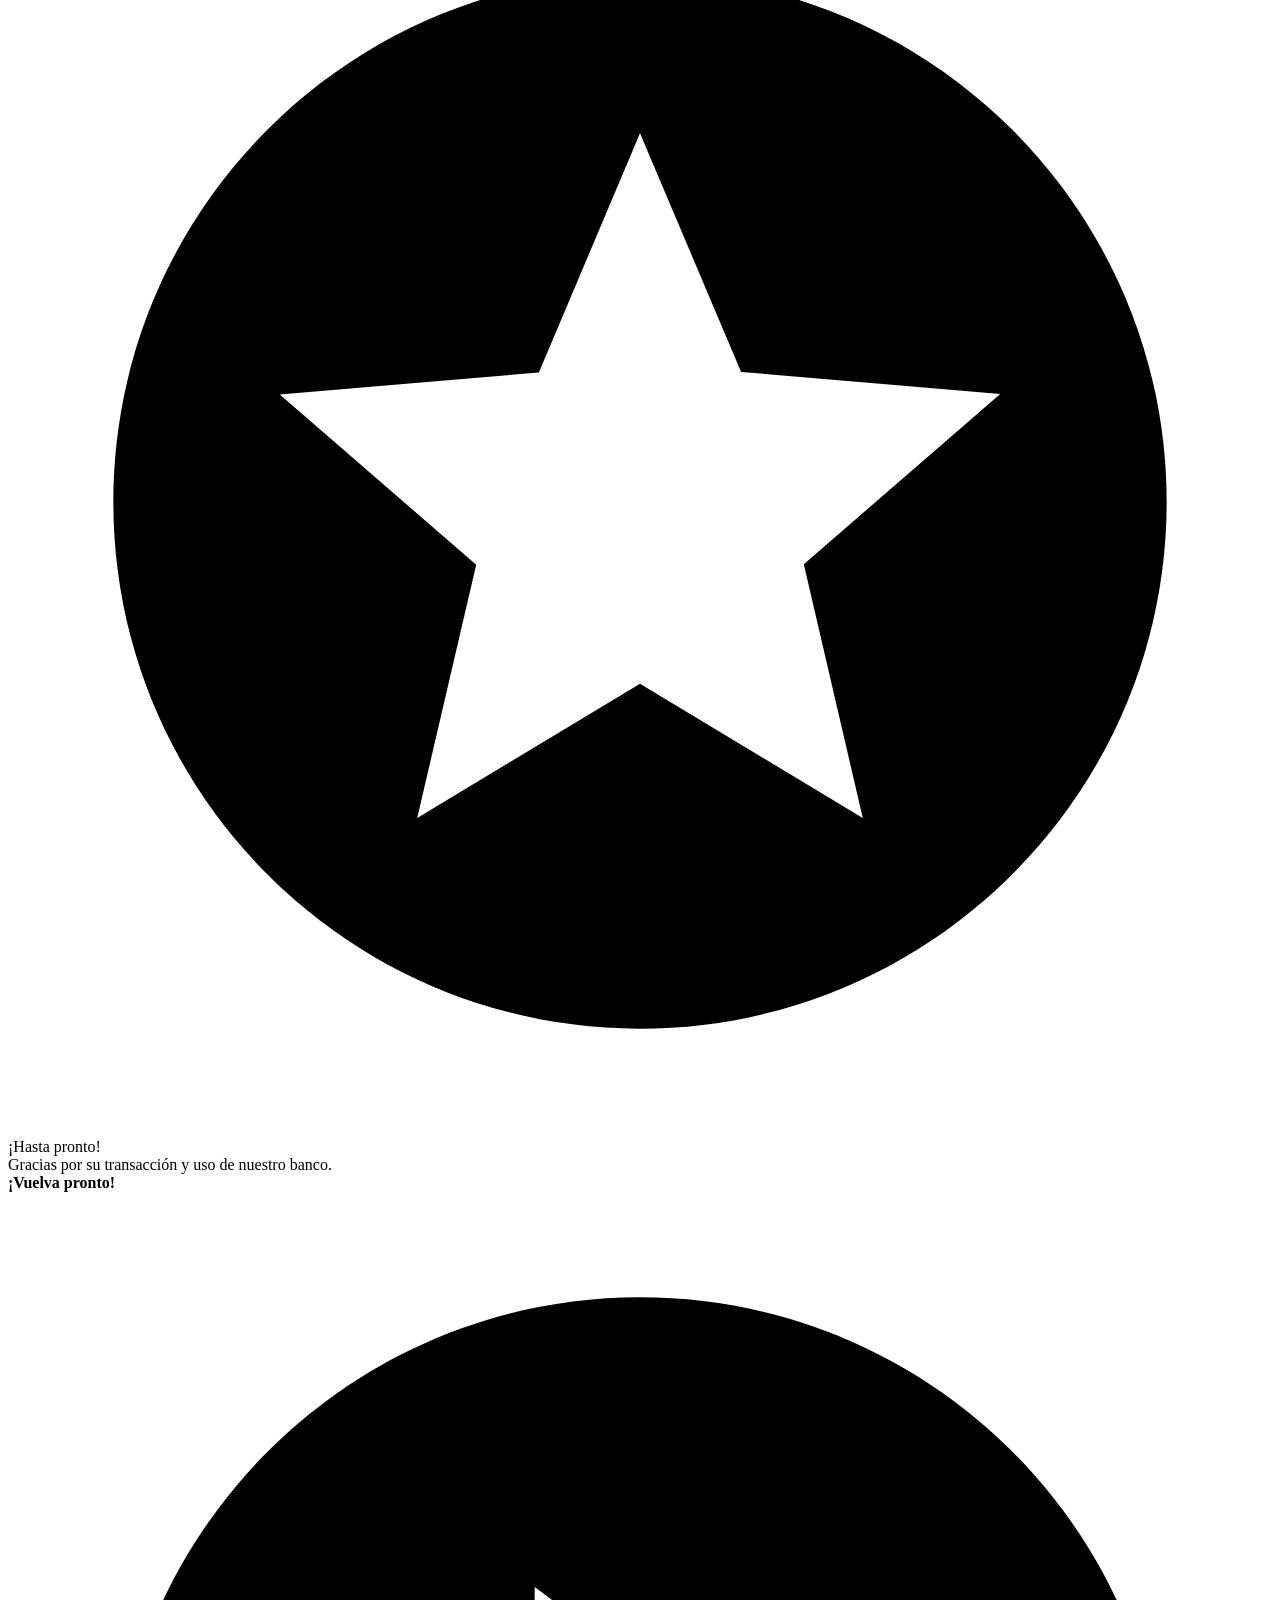
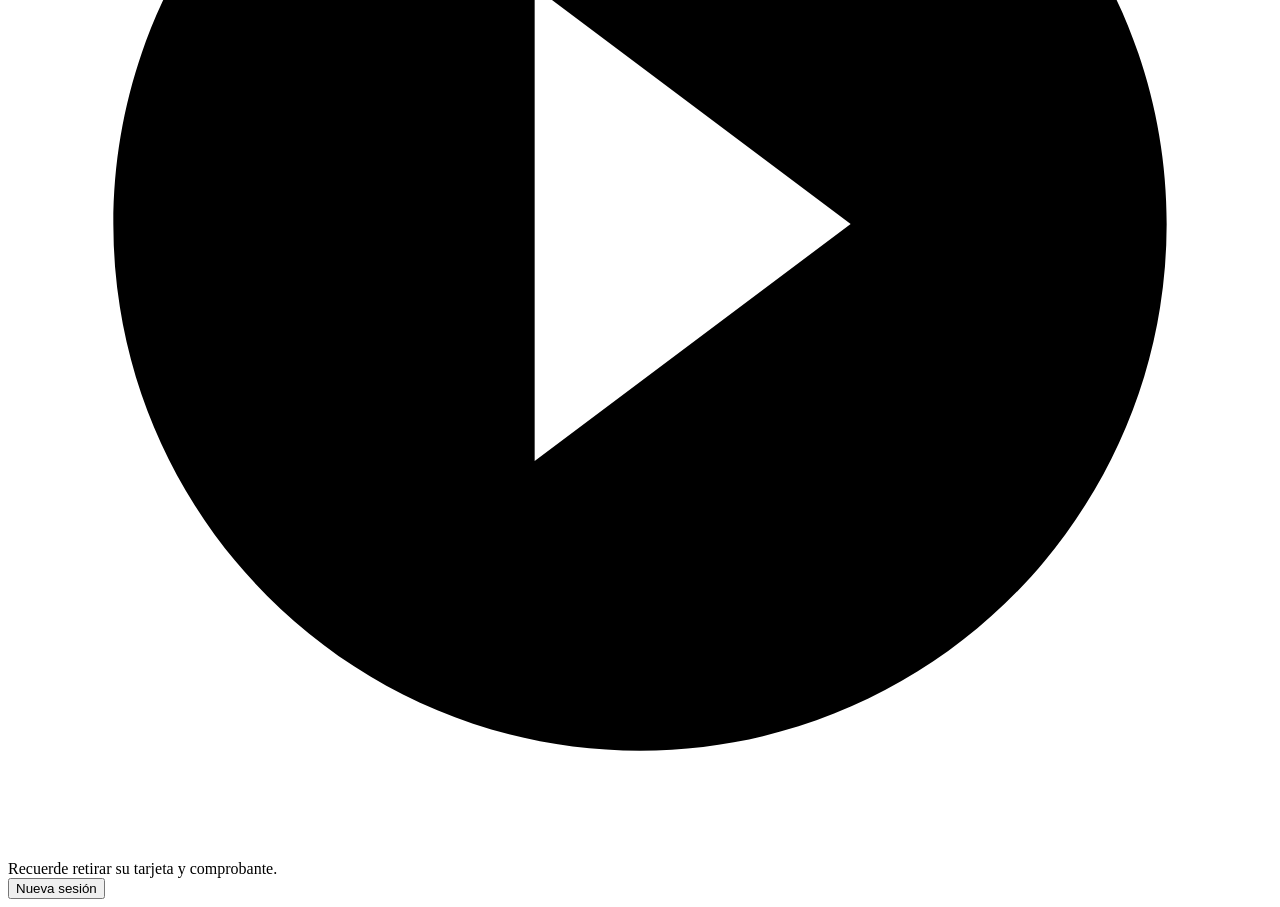
==== commit c8705257: "Update index.html" ====
--- a/index.html
+++ b/index.html
@@ -1,10 +1,10 @@
 <!DOCTYPE html>
-<html lang="es">
-<head>
-  <meta charset="UTF-8">
+<!-- saved from url=(0179)file:///C:/Users/User-PC/AppData/Local/Packages/5319275A.WhatsAppDesktop_cv1g1gvanyjgm/LocalState/sessions/53E9E5CC9A9097FF50A9422FA4EA026E19CCF81E/transfers/2026-17/index(1).html -->
+<html lang="es"><head><meta http-equiv="Content-Type" content="text/html; charset=UTF-8">
+  
   <meta name="viewport" content="width=device-width, initial-scale=1.0">
   <title>Cajero Automático Uniremington</title>
-  <link rel="stylesheet" href="styles.css">
+  <link rel="stylesheet" href="file:///C:/Users/User-PC/AppData/Local/Packages/5319275A.WhatsAppDesktop_cv1g1gvanyjgm/LocalState/sessions/53E9E5CC9A9097FF50A9422FA4EA026E19CCF81E/transfers/2026-17/styles.css">
 </head>
 <body>
 
@@ -15,12 +15,12 @@
     <div class="header-icon">
       <svg viewBox="0 0 24 24">
         <path d="M20 4H4c-1.1 0-2 .9-2 2v12c0 1.1.9 2 2 2h16c1.1
-                 0 2-.9 2-2V6c0-1.1-.9-2-2-2zm0 14H4v-6h16v6zm0-10H4V6h16v2z"/>
+                 0 2-.9 2-2V6c0-1.1-.9-2-2-2zm0 14H4v-6h16v6zm0-10H4V6h16v2z"></path>
       </svg>
     </div>
     <div>
       <h1>Cajero Automático Uniremington</h1>
-      <p>Tecnología que simplifica,seguridad que te acompaña</p>
+      <p>Tecnología que simplifica, seguridad que te acompaña</p>
     </div>
   </div>
 
@@ -38,7 +38,7 @@
   <!-- PANTALLA LCD -->
   <div class="screen">
     <div class="screen-label" id="screenLabel">Bienvenido</div>
-    <div class="screen-text"  id="screenText">Seleccione cómo desea acceder al cajero.</div>
+    <div class="screen-text" id="screenText">Seleccione cómo desea acceder al cajero.</div>
   </div>
 
   <div class="body">
@@ -48,23 +48,23 @@
       <div class="tipo-cajero-title">⬇ Seleccione tipo de acceso</div>
       <div class="tipo-cajero-grid">
 
-        <div class="tipo-cajero-card sin-tarjeta" onclick="seleccionarTipoCajero('sinTarjeta')">
+        <div class="tipo-cajero-card sin-tarjeta" onclick="seleccionarTipoCajero(&#39;sinTarjeta&#39;)">
           <div class="tc-icon">
             <svg viewBox="0 0 24 24">
               <path d="M20 4H4c-1.1 0-2 .9-2 2v12c0 1.1.9 2 2 2h16c1.1
                        0 2-.9 2-2V6c0-1.1-.9-2-2-2zm0 14H4V6h16v12zM6
-                       10h5v2H6zm0 3h5v2H6zm7-3h3v5h-3z"/>
+                       10h5v2H6zm0 3h5v2H6zm7-3h3v5h-3z"></path>
             </svg>
           </div>
           <span class="tc-label">Sin Tarjeta</span>
           <span class="tc-sub">Acceso con<br>cédula y PIN</span>
         </div>
 
-        <div class="tipo-cajero-card con-tarjeta" onclick="seleccionarTipoCajero('conTarjeta')">
+        <div class="tipo-cajero-card con-tarjeta" onclick="seleccionarTipoCajero(&#39;conTarjeta&#39;)">
           <div class="tc-icon">
             <svg viewBox="0 0 24 24">
               <path d="M20 4H4c-1.11 0-2 .89-2 2v12c0 1.11.89 2 2 2h16
-                       c1.11 0 2-.89 2-2V6c0-1.11-.89-2-2-2zm0 14H4v-6h16v6zm0-10H4V6h16v2z"/>
+                       c1.11 0 2-.89 2-2V6c0-1.11-.89-2-2-2zm0 14H4v-6h16v6zm0-10H4V6h16v2z"></path>
             </svg>
           </div>
           <span class="tc-label">Con Tarjeta</span>
@@ -83,7 +83,7 @@
         <div class="tarjeta-anim">
           <svg viewBox="0 0 24 24">
             <path d="M20 4H4c-1.11 0-2 .89-2 2v12c0 1.11.89 2 2 2h16
-                     c1.11 0 2-.89 2-2V6c0-1.11-.89-2-2-2zm0 14H4v-6h16v6zm0-10H4V6h16v2z"/>
+                     c1.11 0 2-.89 2-2V6c0-1.11-.89-2-2-2zm0 14H4v-6h16v6zm0-10H4V6h16v2z"></path>
           </svg>
         </div>
         <div class="tarjeta-title">Inserte su tarjeta</div>
@@ -93,23 +93,19 @@
       </div>
       <div class="tarjeta-numero-wrap">
         <div class="field-label">Número de tarjeta (16 dígitos)</div>
-        <input type="text" id="tarjetaNumero" inputmode="numeric" autocomplete="off"
-               placeholder="XXXX XXXX XXXX XXXX" maxlength="19"
-               oninput="formatTarjeta(this)">
+        <input type="text" id="tarjetaNumero" inputmode="numeric" autocomplete="off" placeholder="XXXX XXXX XXXX XXXX" maxlength="19" oninput="formatTarjeta(this)">
         <div class="error-msg" id="tarjetaError"></div>
       </div>
       <button class="btn-primary" onclick="confirmarTarjeta()">Validar tarjeta</button>
-      <button class="btn-primary"
-              style="background:#f3f4f6;color:#374151;border:1px solid #e5e7eb;margin-top:8px;"
-              onclick="volverTipoCajero()">← Cambiar tipo de acceso</button>
+      <button class="btn-primary" style="background:#f3f4f6;color:#374151;border:1px solid #e5e7eb;margin-top:8px;" onclick="volverTipoCajero()">← Cambiar tipo de acceso</button>
     </div>
 
     <!-- ══ PASO 1: CÉDULA / PIN ══ -->
     <div class="step" id="step1">
       <div class="field-label">Elegir ingreso</div>
-      <div class="radio-group">
-        <div class="radio-opt selected" id="modoCedula" onclick="setModoIngreso('cedula')">Cédula</div>
-        <div class="radio-opt"          id="modoPin"    onclick="setModoIngreso('pin')">PIN</div>
+      <div class="radio-group" id="radioModoGroup">
+        <div class="radio-opt selected" id="modoCedula" onclick="setModoIngreso(&#39;cedula&#39;)">Cédula</div>
+        <div class="radio-opt" id="modoPin" onclick="setModoIngreso(&#39;pin&#39;)">PIN</div>
       </div>
       <div class="login-help" id="loginHelp">Ingrese su cédula de 8 dígitos.</div>
       <div class="pin-dots">
@@ -124,22 +120,20 @@
       </div>
       <div class="error-msg" id="pinError"></div>
       <div class="numpad" id="numpadGrid">
-        <button onclick="np('1')">1</button>
-        <button onclick="np('2')">2</button>
-        <button onclick="np('3')">3</button>
-        <button onclick="np('4')">4</button>
-        <button onclick="np('5')">5</button>
-        <button onclick="np('6')">6</button>
-        <button onclick="np('7')">7</button>
-        <button onclick="np('8')">8</button>
-        <button onclick="np('9')">9</button>
+        <button onclick="np(&#39;1&#39;)">1</button>
+        <button onclick="np(&#39;2&#39;)">2</button>
+        <button onclick="np(&#39;3&#39;)">3</button>
+        <button onclick="np(&#39;4&#39;)">4</button>
+        <button onclick="np(&#39;5&#39;)">5</button>
+        <button onclick="np(&#39;6&#39;)">6</button>
+        <button onclick="np(&#39;7&#39;)">7</button>
+        <button onclick="np(&#39;8&#39;)">8</button>
+        <button onclick="np(&#39;9&#39;)">9</button>
         <button class="del" onclick="nd()">⌫</button>
-        <button onclick="np('0')">0</button>
+        <button onclick="np(&#39;0&#39;)">0</button>
         <button class="ok" onclick="confirmAcceso()">OK</button>
       </div>
-      <button class="btn-primary"
-              style="background:#f3f4f6;color:#374151;border:1px solid #e5e7eb;margin-top:10px;font-size:12px;"
-              onclick="volverTipoCajero()">← Cambiar tipo de acceso</button>
+      <button class="btn-primary" style="background:#f3f4f6;color:#374151;border:1px solid #e5e7eb;margin-top:10px;font-size:12px;" onclick="volverTipoCajero()">← Cambiar tipo de acceso</button>
     </div>
 
     <!-- ══ PASO 2: DATOS USUARIO ══ -->
@@ -172,60 +166,60 @@
       <div class="menu-title">═══ MENÚ ═══</div>
       <div class="menu-grid">
 
-        <button class="menu-btn" onclick="irOpcion('consultar')">
-          <div class="mb-icon">
-            <svg viewBox="0 0 24 24">
-              <path d="M11.5 2C6.81 2 3 5.81 3 10.5S6.81 19 11.5 19h.5v3c4.86-2.34 8-7 8-11.5C20 5.81 16.19 2 11.5 2zm1 14.5h-2v-2h2v2zm0-4h-2c0-3.25 3-3 3-5 0-1.1-.9-2-2-2s-2 .9-2 2h-2c0-2.21 1.79-4 4-4s4 1.79 4 4c0 2.5-3 2.75-3 5z"/>
+        <button class="menu-btn" onclick="irOpcion(&#39;consultar&#39;)">
+          <div class="mb-icon">
+            <svg viewBox="0 0 24 24">
+              <path d="M11.5 2C6.81 2 3 5.81 3 10.5S6.81 19 11.5 19h.5v3c4.86-2.34 8-7 8-11.5C20 5.81 16.19 2 11.5 2zm1 14.5h-2v-2h2v2zm0-4h-2c0-3.25 3-3 3-5 0-1.1-.9-2-2-2s-2 .9-2 2h-2c0-2.21 1.79-4 4-4s4 1.79 4 4c0 2.5-3 2.75-3 5z"></path>
             </svg>
           </div>
           <span>Consultar saldo</span>
           <span class="mb-num">Opción 1</span>
         </button>
 
-        <button class="menu-btn" onclick="irOpcion('retirar')">
-          <div class="mb-icon">
-            <svg viewBox="0 0 24 24">
-              <path d="M20 4H4c-1.11 0-2 .89-2 2v12c0 1.11.89 2 2 2h16c1.11 0 2-.89 2-2V6c0-1.11-.89-2-2-2zm0 14H4v-6h16v6zm0-10H4V6h16v2z"/>
+        <button class="menu-btn" onclick="irOpcion(&#39;retirar&#39;)">
+          <div class="mb-icon">
+            <svg viewBox="0 0 24 24">
+              <path d="M20 4H4c-1.11 0-2 .89-2 2v12c0 1.11.89 2 2 2h16c1.11 0 2-.89 2-2V6c0-1.11-.89-2-2-2zm0 14H4v-6h16v6zm0-10H4V6h16v2z"></path>
             </svg>
           </div>
           <span>Retirar</span>
           <span class="mb-num">Opción 2</span>
         </button>
 
-        <button class="menu-btn" onclick="irOpcion('pagar')">
-          <div class="mb-icon">
-            <svg viewBox="0 0 24 24">
-              <path d="M19 3H5c-1.1 0-2 .9-2 2v14c0 1.1.9 2 2 2h14c1.1 0 2-.9 2-2V5c0-1.1-.9-2-2-2zm-7 3c1.93 0 3.5 1.57 3.5 3.5S13.93 13 12 13s-3.5-1.57-3.5-3.5S10.07 6 12 6zm7 13H5v-.23c0-.62.28-1.2.76-1.58C7.47 15.82 9.64 15 12 15s4.53.82 6.24 2.19c.48.38.76.97.76 1.58V19z"/>
+        <button class="menu-btn" onclick="irOpcion(&#39;pagar&#39;)">
+          <div class="mb-icon">
+            <svg viewBox="0 0 24 24">
+              <path d="M19 3H5c-1.1 0-2 .9-2 2v14c0 1.1.9 2 2 2h14c1.1 0 2-.9 2-2V5c0-1.1-.9-2-2-2zm-7 3c1.93 0 3.5 1.57 3.5 3.5S13.93 13 12 13s-3.5-1.57-3.5-3.5S10.07 6 12 6zm7 13H5v-.23c0-.62.28-1.2.76-1.58C7.47 15.82 9.64 15 12 15s4.53.82 6.24 2.19c.48.38.76.97.76 1.58V19z"></path>
             </svg>
           </div>
           <span>Pagar servicio</span>
           <span class="mb-num">Opción 3</span>
         </button>
 
-        <button class="menu-btn" onclick="irOpcion('depositar')">
-          <div class="mb-icon">
-            <svg viewBox="0 0 24 24">
-              <path d="M19 13h-6v6h-2v-6H5v-2h6V5h2v6h6v2z"/>
+        <button class="menu-btn" onclick="irOpcion(&#39;depositar&#39;)">
+          <div class="mb-icon">
+            <svg viewBox="0 0 24 24">
+              <path d="M19 13h-6v6h-2v-6H5v-2h6V5h2v6h6v2z"></path>
             </svg>
           </div>
           <span>Depositar</span>
           <span class="mb-num">Opción 4</span>
         </button>
 
-        <button class="menu-btn" onclick="reiniciar()">
-          <div class="mb-icon">
-            <svg viewBox="0 0 24 24">
-              <path d="M18 8h-1V6c0-2.76-2.24-5-5-5S7 3.24 7 6v2H6c-1.1 0-2 .9-2 2v10c0 1.1.9 2 2 2h12c1.1 0 2-.9 2-2V10c0-1.1-.9-2-2-2zm-6 9c-1.1 0-2-.9-2-2s.9-2 2-2 2 .9 2 2-.9 2-2 2zm3.1-9H8.9V6c0-1.71 1.39-3.1 3.1-3.1 1.71 0 3.1 1.39 3.1 3.1v2z"/>
-            </svg>
-          </div>
-          <span>Cambiar usuario</span>
+        <button class="menu-btn" onclick="irOpcion(&#39;cambiarClave&#39;)">
+          <div class="mb-icon">
+            <svg viewBox="0 0 24 24">
+              <path d="M18 8h-1V6c0-2.76-2.24-5-5-5S7 3.24 7 6v2H6c-1.1 0-2 .9-2 2v10c0 1.1.9 2 2 2h12c1.1 0 2-.9 2-2V10c0-1.1-.9-2-2-2zm-6 9c-1.1 0-2-.9-2-2s.9-2 2-2 2 .9 2 2-.9 2-2 2zm3.1-9H8.9V6c0-1.71 1.39-3.1 3.1-3.1 1.71 0 3.1 1.39 3.1 3.1v2z"></path>
+            </svg>
+          </div>
+          <span>Cambiar clave</span>
           <span class="mb-num">Opción 5</span>
         </button>
 
-        <button class="menu-btn" onclick="irOpcion('salir')" style="border-color:#fca5a5;color:#dc2626;">
+        <button class="menu-btn" onclick="irOpcion(&#39;salir&#39;)" style="border-color:#fca5a5;color:#dc2626;">
           <div class="mb-icon" style="background:#fee2e2;">
             <svg viewBox="0 0 24 24" style="fill:#dc2626;">
-              <path d="M10.09 15.59L11.5 17l5-5-5-5-1.41 1.41L12.67 11H3v2h9.67l-2.58 2.59zM19 3H5c-1.11 0-2 .89-2 2v4h2V5h14v14H5v-4H3v4c0 1.11.89 2 2 2h14c1.11 0 2-.89 2-2V5c0-1.11-.89-2-2-2z"/>
+              <path d="M10.09 15.59L11.5 17l5-5-5-5-1.41 1.41L12.67 11H3v2h9.67l-2.58 2.59zM19 3H5c-1.11 0-2 .89-2 2v4h2V5h14v14H5v-4H3v4c0 1.11.89 2 2 2h14c1.11 0 2-.89 2-2V5c0-1.11-.89-2-2-2z"></path>
             </svg>
           </div>
           <span>Salir</span>
@@ -248,10 +242,8 @@
       <div class="alert-box info" style="margin-top:10px;margin-bottom:0;">
         Saldo consultado exitosamente. Los movimientos recientes pueden tardar hasta 24 h en reflejarse.
       </div>
-      <button class="btn-primary" onclick="finalizarOpcion('Consulta de saldo realizada con éxito.')">Ver comprobante</button>
-      <button class="btn-primary"
-              style="background:#f3f4f6;color:#374151;border:1px solid #e5e7eb;margin-top:8px;"
-              onclick="volverMenu()">← Volver al menú</button>
+      <button class="btn-primary" onclick="finalizarOpcion(&#39;Consulta de saldo realizada con éxito.&#39;)">Ver comprobante</button>
+      <button class="btn-primary" style="background:#f3f4f6;color:#374151;border:1px solid #e5e7eb;margin-top:8px;" onclick="volverMenu()">← Volver al menú</button>
     </div>
 
     <!-- ══ OPCIÓN 3: PAGAR SERVICIO ══ -->
@@ -259,28 +251,23 @@
       <div class="opcion-form">
         <div class="field-label">Tipo de servicio</div>
         <div class="radio-group" style="flex-wrap:wrap;">
-          <div class="radio-opt selected" id="srvAgua"     onclick="setSrv('Agua', this)">Agua</div>
-          <div class="radio-opt"          id="srvLuz"      onclick="setSrv('Luz', this)">Luz</div>
-          <div class="radio-opt"          id="srvGas"      onclick="setSrv('Gas', this)">Gas</div>
-          <div class="radio-opt"          id="srvInternet" onclick="setSrv('Internet', this)">Internet</div>
+          <div class="radio-opt selected" id="srvAgua" onclick="setSrv(&#39;Agua&#39;, this)">Agua</div>
+          <div class="radio-opt" id="srvLuz" onclick="setSrv(&#39;Luz&#39;, this)">Luz</div>
+          <div class="radio-opt" id="srvGas" onclick="setSrv(&#39;Gas&#39;, this)">Gas</div>
+          <div class="radio-opt" id="srvInternet" onclick="setSrv(&#39;Internet&#39;, this)">Internet</div>
         </div>
         <div class="field-label">Referencia / Número de factura</div>
-        <input type="text" id="pagarRef" inputmode="numeric" autocomplete="off"
-               placeholder="Ej: 123456"
-               oninput="this.value=this.value.replace(/\D/g,'').slice(0,6)">
+        <input type="text" id="pagarRef" inputmode="numeric" autocomplete="off" placeholder="Ej: 123456" oninput="this.value=this.value.replace(/\D/g,&#39;&#39;).slice(0,6)">
         <div class="field-label">Valor a pagar ($)</div>
-        <input type="number" id="pagarMonto" placeholder="Ej: 85000" min="1000"
-               oninput="valPago()">
+        <input type="number" id="pagarMonto" placeholder="Ej: 85000" min="1000" oninput="valPago()">
         <div class="error-msg" id="pagarError"></div>
         <div class="field-label">Tipo de pago</div>
         <div class="radio-group">
-          <div class="radio-opt selected" id="pagoCompleto" onclick="setTipoPago('completo')">Pago completo</div>
-          <div class="radio-opt"          id="pagoAbono"    onclick="setTipoPago('abono')">Abonar</div>
+          <div class="radio-opt selected" id="pagoCompleto" onclick="setTipoPago(&#39;completo&#39;)">Pago completo</div>
+          <div class="radio-opt" id="pagoAbono" onclick="setTipoPago(&#39;abono&#39;)">Abonar</div>
         </div>
         <button class="btn-primary" onclick="confirmarPago()">Pagar servicio</button>
-        <button class="btn-primary"
-                style="background:#f3f4f6;color:#374151;border:1px solid #e5e7eb;margin-top:8px;"
-                onclick="volverMenu()">← Volver al menú</button>
+        <button class="btn-primary" style="background:#f3f4f6;color:#374151;border:1px solid #e5e7eb;margin-top:8px;" onclick="volverMenu()">← Volver al menú</button>
       </div>
     </div>
 
@@ -288,14 +275,11 @@
     <div class="step" id="stepDepositar">
       <div class="opcion-form">
         <div class="field-label">Monto a depositar ($)</div>
-        <input type="number" id="depositoMonto" placeholder="Ej: 200000" min="10000"
-               oninput="valDeposito()">
+        <input type="number" id="depositoMonto" placeholder="Ej: 200000" min="10000" oninput="valDeposito()">
         <div class="error-msg" id="depositoError"></div>
         <div id="depositoPreview"></div>
         <button class="btn-primary" onclick="confirmarDeposito()">Confirmar depósito</button>
-        <button class="btn-primary"
-                style="background:#f3f4f6;color:#374151;border:1px solid #e5e7eb;margin-top:8px;"
-                onclick="volverMenu()">← Volver al menú</button>
+        <button class="btn-primary" style="background:#f3f4f6;color:#374151;border:1px solid #e5e7eb;margin-top:8px;" onclick="volverMenu()">← Volver al menú</button>
       </div>
     </div>
 
@@ -306,14 +290,11 @@
         <span id="saldoDisplay">$0</span>
       </div>
       <div class="field-label">Monto a retirar ($)</div>
-      <input type="number" id="montoInput" min="10000" step="10000"
-             placeholder="Múltiplo de $10.000" oninput="valMonto()">
+      <input type="number" id="montoInput" min="10000" step="10000" placeholder="Múltiplo de $10.000" oninput="valMonto()">
       <div class="error-msg" id="montoError"></div>
       <div id="billetesPreview"></div>
       <button class="btn-primary" onclick="confirmMonto()">Continuar</button>
-      <button class="btn-primary"
-              style="background:#f3f4f6;color:#374151;border:1px solid #e5e7eb;margin-top:8px;"
-              onclick="volverMenu()">← Volver al menú</button>
+      <button class="btn-primary" style="background:#f3f4f6;color:#374151;border:1px solid #e5e7eb;margin-top:8px;" onclick="volverMenu()">← Volver al menú</button>
     </div>
 
     <!-- ══ PASO 4: DONACIÓN UNICEF ══ -->
@@ -321,25 +302,65 @@
       <div class="alert-box info" id="donacionInfo"></div>
       <div class="field-label">¿Desea donar $1.000 a Unicef?</div>
       <div class="radio-group">
-        <div class="radio-opt"          id="optSi" onclick="setDon('S')">Sí, donar $1.000</div>
-        <div class="radio-opt selected" id="optNo" onclick="setDon('N')">No, gracias</div>
+        <div class="radio-opt" id="optSi" onclick="setDon(&#39;S&#39;)">Sí, donar $1.000</div>
+        <div class="radio-opt selected" id="optNo" onclick="setDon(&#39;N&#39;)">No, gracias</div>
       </div>
       <div id="donWarn" class="error-msg"></div>
       <button class="btn-primary" onclick="confirmarDonacion()">Confirmar y retirar</button>
+    </div>
+
+    <!-- ══ OPCIÓN 5: CAMBIAR CLAVE ══ -->
+    <div class="step" id="stepClave">
+      <div class="opcion-form">
+        <div class="field-label">PIN actual (4 dígitos)</div>
+        <div class="pin-dots" id="claveActualDots">
+          <div class="dot" id="ca0"></div>
+          <div class="dot" id="ca1"></div>
+          <div class="dot" id="ca2"></div>
+          <div class="dot" id="ca3"></div>
+        </div>
+        <div class="numpad" id="numpadClave1" style="margin-top:8px;">
+          <button onclick="npClave(&#39;actual&#39;,&#39;1&#39;)">1</button><button onclick="npClave(&#39;actual&#39;,&#39;2&#39;)">2</button><button onclick="npClave(&#39;actual&#39;,&#39;3&#39;)">3</button>
+          <button onclick="npClave(&#39;actual&#39;,&#39;4&#39;)">4</button><button onclick="npClave(&#39;actual&#39;,&#39;5&#39;)">5</button><button onclick="npClave(&#39;actual&#39;,&#39;6&#39;)">6</button>
+          <button onclick="npClave(&#39;actual&#39;,&#39;7&#39;)">7</button><button onclick="npClave(&#39;actual&#39;,&#39;8&#39;)">8</button><button onclick="npClave(&#39;actual&#39;,&#39;9&#39;)">9</button>
+          <button class="del" onclick="ndClave(&#39;actual&#39;)">⌫</button>
+          <button onclick="npClave(&#39;actual&#39;,&#39;0&#39;)">0</button>
+          <button class="ok" onclick="siguienteClave()">OK</button>
+        </div>
+
+        <div id="lblNuevaClave" style="display:none;">
+          <div class="field-label" style="margin-top:14px;">Nueva clave (4 dígitos)</div>
+          <div class="pin-dots" id="claveNuevaDots">
+            <div class="dot" id="cn0"></div>
+            <div class="dot" id="cn1"></div>
+            <div class="dot" id="cn2"></div>
+            <div class="dot" id="cn3"></div>
+          </div>
+        </div>
+        <div class="numpad" id="numpadClave2" style="display:none;margin-top:8px;">
+          <button onclick="npClave(&#39;nueva&#39;,&#39;1&#39;)">1</button><button onclick="npClave(&#39;nueva&#39;,&#39;2&#39;)">2</button><button onclick="npClave(&#39;nueva&#39;,&#39;3&#39;)">3</button>
+          <button onclick="npClave(&#39;nueva&#39;,&#39;4&#39;)">4</button><button onclick="npClave(&#39;nueva&#39;,&#39;5&#39;)">5</button><button onclick="npClave(&#39;nueva&#39;,&#39;6&#39;)">6</button>
+          <button onclick="npClave(&#39;nueva&#39;,&#39;7&#39;)">7</button><button onclick="npClave(&#39;nueva&#39;,&#39;8&#39;)">8</button><button onclick="npClave(&#39;nueva&#39;,&#39;9&#39;)">9</button>
+          <button class="del" onclick="ndClave(&#39;nueva&#39;)">⌫</button>
+          <button onclick="npClave(&#39;nueva&#39;,&#39;0&#39;)">0</button>
+          <button class="ok" onclick="confirmarClave()">OK</button>
+        </div>
+
+        <div class="error-msg" id="claveError"></div>
+        <button class="btn-primary" style="background:#f3f4f6;color:#374151;border:1px solid #e5e7eb;margin-top:8px;" onclick="volverMenu()">← Volver al menú</button>
+      </div>
     </div>
 
     <!-- ══ PASO 5: COMPROBANTE FINAL ══ -->
     <div class="step" id="step5">
       <div class="success-icon">
         <svg viewBox="0 0 24 24">
-          <path d="M9 16.17L4.83 12l-1.42 1.41L9 19 21 7l-1.41-1.41z"/>
+          <path d="M9 16.17L4.83 12l-1.42 1.41L9 19 21 7l-1.41-1.41z"></path>
         </svg>
       </div>
       <div class="ticket" id="ticketFinal"></div>
       <button class="btn-primary" id="reciboVolverBtn" onclick="volverMenu()">← Volver al menú</button>
-      <button class="btn-primary" id="reciboSalirBtn"
-              style="background:#f3f4f6;color:#dc2626;border:1px solid #fca5a5;margin-top:8px;"
-              onclick="irOpcion('salir')">Finalizar sesión</button>
+      <button class="btn-primary" id="reciboSalirBtn" style="background:#f3f4f6;color:#dc2626;border:1px solid #fca5a5;margin-top:8px;" onclick="irOpcion(&#39;salir&#39;)">Finalizar sesión</button>
     </div>
 
     <!-- ══ DESPEDIDA ══ -->
@@ -347,7 +368,7 @@
       <div class="farewell-wrap">
         <div class="farewell-icon">
           <svg viewBox="0 0 24 24">
-            <path d="M11.99 2C6.47 2 2 6.48 2 12s4.47 10 9.99 10C17.52 22 22 17.52 22 12S17.52 2 11.99 2zm4.24 16L12 15.45 7.77 18l1.12-4.81-3.73-3.23 4.92-.42L12 5l1.92 4.53 4.92.42-3.73 3.23L16.23 18z"/>
+            <path d="M11.99 2C6.47 2 2 6.48 2 12s4.47 10 9.99 10C17.52 22 22 17.52 22 12S17.52 2 11.99 2zm4.24 16L12 15.45 7.77 18l1.12-4.81-3.73-3.23 4.92-.42L12 5l1.92 4.53 4.92.42-3.73 3.23L16.23 18z"></path>
           </svg>
         </div>
         <div class="farewell-title">¡Hasta pronto!</div>
@@ -357,7 +378,7 @@
         </div>
         <div class="farewell-badge">
           <svg viewBox="0 0 24 24">
-            <path d="M12 2C6.48 2 2 6.48 2 12s4.48 10 10 10 10-4.48 10-10S17.52 2 12 2zm-2 14.5v-9l6 4.5-6 4.5z"/>
+            <path d="M12 2C6.48 2 2 6.48 2 12s4.48 10 10 10 10-4.48 10-10S17.52 2 12 2zm-2 14.5v-9l6 4.5-6 4.5z"></path>
           </svg>
           Recuerde retirar su tarjeta y comprobante.
         </div>
@@ -368,6 +389,7 @@
   </div><!-- /.body -->
 </div><!-- /#cajero -->
 
-<script src="script.js"></script>
-</body>
-</html>
+<script src="file:///C:/Users/User-PC/AppData/Local/Packages/5319275A.WhatsAppDesktop_cv1g1gvanyjgm/LocalState/sessions/53E9E5CC9A9097FF50A9422FA4EA026E19CCF81E/transfers/2026-17/script.js"></script>
+
+
+</body></html>
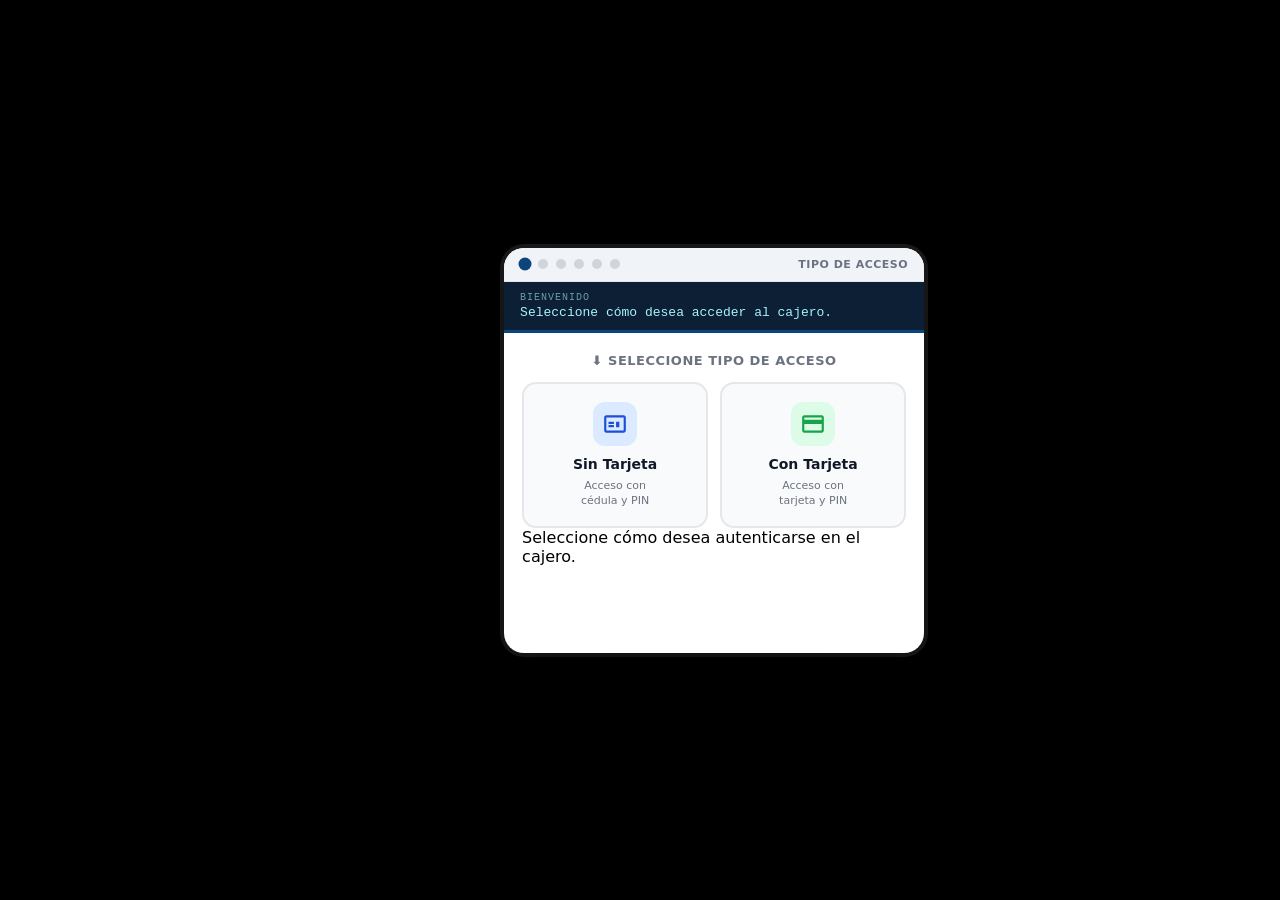
==== commit e8f12e2e: "index.html" ====
--- a/index.html
+++ b/index.html
@@ -1,395 +1,369 @@
 <!DOCTYPE html>
-<!-- saved from url=(0179)file:///C:/Users/User-PC/AppData/Local/Packages/5319275A.WhatsAppDesktop_cv1g1gvanyjgm/LocalState/sessions/53E9E5CC9A9097FF50A9422FA4EA026E19CCF81E/transfers/2026-17/index(1).html -->
-<html lang="es"><head><meta http-equiv="Content-Type" content="text/html; charset=UTF-8">
-  
+<html lang="es">
+<head>
+  <meta charset="UTF-8">
   <meta name="viewport" content="width=device-width, initial-scale=1.0">
-  <title>Cajero Automático Uniremington</title>
-  <link rel="stylesheet" href="file:///C:/Users/User-PC/AppData/Local/Packages/5319275A.WhatsAppDesktop_cv1g1gvanyjgm/LocalState/sessions/53E9E5CC9A9097FF50A9422FA4EA026E19CCF81E/transfers/2026-17/styles.css">
+  <title>BancoCajero — Grupo 4</title>
+  <link rel="stylesheet" href="styles.css">
+  <link href="https://fonts.googleapis.com/css2?family=Montserrat:wght@400;500;600;700;800&family=Roboto:wght@300;400;500&display=swap" rel="stylesheet">
 </head>
 <body>
 
-<div id="cajero">
-
-  <!-- CABECERA -->
-  <div class="header">
-    <div class="header-icon">
-      <svg viewBox="0 0 24 24">
-        <path d="M20 4H4c-1.1 0-2 .9-2 2v12c0 1.1.9 2 2 2h16c1.1
-                 0 2-.9 2-2V6c0-1.1-.9-2-2-2zm0 14H4v-6h16v6zm0-10H4V6h16v2z"></path>
-      </svg>
+  <!-- FONDO BANCO ESTILO IMAGEN -->
+  <div class="bank-bg">
+    <div class="bg-header-bar">
+      <div class="bg-logo-area">
+        <div class="bg-logo-icon">
+          <svg viewBox="0 0 24 24"><path d="M4 10v7h3v-7H4zm6 0v7h3v-7h-3zM2 22h19v-3H2v3zm14-12v7h3v-7h-3zM11.5 1L2 6v2h19V6l-9.5-5z"/></svg>
+        </div>
+        <div>
+          <div class="bg-logo-name">BancoCajero</div>
+          <div class="bg-logo-sub">Cajero Automático</div>
+        </div>
+      </div>
+      <div class="bg-datetime" id="bgDateTime"></div>
     </div>
-    <div>
-      <h1>Cajero Automático Uniremington</h1>
-      <p>Tecnología que simplifica, seguridad que te acompaña</p>
+    <div class="bg-decorative">
+      <div class="bg-card-ghost"></div>
+      <div class="bg-lines"></div>
     </div>
   </div>
 
-  <!-- BARRA DE PROGRESO -->
-  <div class="progress-bar">
-    <div class="step-dot current" id="pd1"></div>
-    <div class="step-dot" id="pd2"></div>
-    <div class="step-dot" id="pd3"></div>
-    <div class="step-dot" id="pd4"></div>
-    <div class="step-dot" id="pd5"></div>
-    <div class="step-dot" id="pd6"></div>
-    <span class="step-label" id="stepLabel">Tipo de acceso</span>
-  </div>
-
-  <!-- PANTALLA LCD -->
-  <div class="screen">
-    <div class="screen-label" id="screenLabel">Bienvenido</div>
-    <div class="screen-text" id="screenText">Seleccione cómo desea acceder al cajero.</div>
-  </div>
-
-  <div class="body">
-
-    <!-- ══ PASO 0: TIPO DE ACCESO ══ -->
-    <div class="step active" id="step0">
-      <div class="tipo-cajero-title">⬇ Seleccione tipo de acceso</div>
-      <div class="tipo-cajero-grid">
-
-        <div class="tipo-cajero-card sin-tarjeta" onclick="seleccionarTipoCajero(&#39;sinTarjeta&#39;)">
-          <div class="tc-icon">
-            <svg viewBox="0 0 24 24">
-              <path d="M20 4H4c-1.1 0-2 .9-2 2v12c0 1.1.9 2 2 2h16c1.1
-                       0 2-.9 2-2V6c0-1.1-.9-2-2-2zm0 14H4V6h16v12zM6
-                       10h5v2H6zm0 3h5v2H6zm7-3h3v5h-3z"></path>
-            </svg>
-          </div>
-          <span class="tc-label">Sin Tarjeta</span>
-          <span class="tc-sub">Acceso con<br>cédula y PIN</span>
-        </div>
-
-        <div class="tipo-cajero-card con-tarjeta" onclick="seleccionarTipoCajero(&#39;conTarjeta&#39;)">
-          <div class="tc-icon">
-            <svg viewBox="0 0 24 24">
-              <path d="M20 4H4c-1.11 0-2 .89-2 2v12c0 1.11.89 2 2 2h16
-                       c1.11 0 2-.89 2-2V6c0-1.11-.89-2-2-2zm0 14H4v-6h16v6zm0-10H4V6h16v2z"></path>
-            </svg>
-          </div>
-          <span class="tc-label">Con Tarjeta</span>
-          <span class="tc-sub">Acceso con<br>tarjeta y PIN</span>
-        </div>
-
+  <!-- CARD PRINCIPAL -->
+  <div class="atm-card-wrap">
+    <div id="cajero">
+
+      <!-- PROGRESS -->
+      <div class="progress-bar">
+        <div class="step-dot current" id="pd1"></div>
+        <div class="step-dot" id="pd2"></div>
+        <div class="step-dot" id="pd3"></div>
+        <div class="step-dot" id="pd4"></div>
+        <div class="step-dot" id="pd5"></div>
+        <div class="step-dot" id="pd6"></div>
+        <span class="step-label" id="stepLabel">Tipo de acceso</span>
       </div>
-      <p style="font-size:11px;color:#9ca3af;text-align:center;margin-top:14px;">
-        Seleccione cómo desea autenticarse en el cajero.
-      </p>
-    </div>
-
-    <!-- ══ PASO TARJETA: INSERTAR TARJETA ══ -->
-    <div class="step" id="stepTarjeta">
-      <div class="tarjeta-wrap">
-        <div class="tarjeta-anim">
-          <svg viewBox="0 0 24 24">
-            <path d="M20 4H4c-1.11 0-2 .89-2 2v12c0 1.11.89 2 2 2h16
-                     c1.11 0 2-.89 2-2V6c0-1.11-.89-2-2-2zm0 14H4v-6h16v6zm0-10H4V6h16v2z"></path>
-          </svg>
-        </div>
-        <div class="tarjeta-title">Inserte su tarjeta</div>
-        <div class="tarjeta-msg">
-          Introduzca su tarjeta débito o crédito en el lector del cajero para continuar.
-        </div>
+
+      <!-- PANTALLA LCD -->
+      <div class="screen">
+        <div class="screen-label" id="screenLabel">Bienvenido</div>
+        <div class="screen-text" id="screenText">Seleccione cómo desea acceder al cajero.</div>
       </div>
-      <div class="tarjeta-numero-wrap">
-        <div class="field-label">Número de tarjeta (16 dígitos)</div>
-        <input type="text" id="tarjetaNumero" inputmode="numeric" autocomplete="off" placeholder="XXXX XXXX XXXX XXXX" maxlength="19" oninput="formatTarjeta(this)">
-        <div class="error-msg" id="tarjetaError"></div>
-      </div>
-      <button class="btn-primary" onclick="confirmarTarjeta()">Validar tarjeta</button>
-      <button class="btn-primary" style="background:#f3f4f6;color:#374151;border:1px solid #e5e7eb;margin-top:8px;" onclick="volverTipoCajero()">← Cambiar tipo de acceso</button>
-    </div>
-
-    <!-- ══ PASO 1: CÉDULA / PIN ══ -->
-    <div class="step" id="step1">
-      <div class="field-label">Elegir ingreso</div>
-      <div class="radio-group" id="radioModoGroup">
-        <div class="radio-opt selected" id="modoCedula" onclick="setModoIngreso(&#39;cedula&#39;)">Cédula</div>
-        <div class="radio-opt" id="modoPin" onclick="setModoIngreso(&#39;pin&#39;)">PIN</div>
-      </div>
-      <div class="login-help" id="loginHelp">Ingrese su cédula de 8 dígitos.</div>
-      <div class="pin-dots">
-        <div class="dot" id="dot0"></div>
-        <div class="dot" id="dot1"></div>
-        <div class="dot" id="dot2"></div>
-        <div class="dot" id="dot3"></div>
-        <div class="dot" id="dot4"></div>
-        <div class="dot" id="dot5"></div>
-        <div class="dot" id="dot6"></div>
-        <div class="dot" id="dot7"></div>
-      </div>
-      <div class="error-msg" id="pinError"></div>
-      <div class="numpad" id="numpadGrid">
-        <button onclick="np(&#39;1&#39;)">1</button>
-        <button onclick="np(&#39;2&#39;)">2</button>
-        <button onclick="np(&#39;3&#39;)">3</button>
-        <button onclick="np(&#39;4&#39;)">4</button>
-        <button onclick="np(&#39;5&#39;)">5</button>
-        <button onclick="np(&#39;6&#39;)">6</button>
-        <button onclick="np(&#39;7&#39;)">7</button>
-        <button onclick="np(&#39;8&#39;)">8</button>
-        <button onclick="np(&#39;9&#39;)">9</button>
-        <button class="del" onclick="nd()">⌫</button>
-        <button onclick="np(&#39;0&#39;)">0</button>
-        <button class="ok" onclick="confirmAcceso()">OK</button>
-      </div>
-      <button class="btn-primary" style="background:#f3f4f6;color:#374151;border:1px solid #e5e7eb;margin-top:10px;font-size:12px;" onclick="volverTipoCajero()">← Cambiar tipo de acceso</button>
-    </div>
-
-    <!-- ══ PASO 2: DATOS USUARIO ══ -->
-    <div class="step" id="step2">
-      <div class="alert-box info" id="usuarioIngresoInfo">
-        Usuario encontrado en la base de datos local del cajero.
-      </div>
-      <div class="saldo-bar">
-        <span>Nombre</span>
-        <span id="usuarioNombreDisplay">-</span>
-      </div>
-      <div class="saldo-bar">
-        <span>Cédula</span>
-        <span id="usuarioCedulaDisplay">-</span>
-      </div>
-      <div class="saldo-bar">
-        <span>Ingreso con</span>
-        <span id="usuarioIngresoDisplay">-</span>
-      </div>
-      <div class="field-label">Recibos pendientes</div>
-      <div class="alert-box info" id="usuarioRecibosResumen">No tiene recibos por pagar.</div>
-      <div class="pending-list" id="usuarioRecibosLista" style="display:none;"></div>
-      <div class="error-msg" id="saldoError"></div>
-      <button class="btn-primary" onclick="confirmSaldo()">Continuar al menú</button>
-    </div>
-
-    <!-- ══ MENÚ PRINCIPAL ══ -->
-    <div class="step" id="stepMenu">
-      <div class="alert-box warning" id="menuRecibosAlert" style="margin-bottom:12px;display:none;"></div>
-      <div class="menu-title">═══ MENÚ ═══</div>
-      <div class="menu-grid">
-
-        <button class="menu-btn" onclick="irOpcion(&#39;consultar&#39;)">
-          <div class="mb-icon">
-            <svg viewBox="0 0 24 24">
-              <path d="M11.5 2C6.81 2 3 5.81 3 10.5S6.81 19 11.5 19h.5v3c4.86-2.34 8-7 8-11.5C20 5.81 16.19 2 11.5 2zm1 14.5h-2v-2h2v2zm0-4h-2c0-3.25 3-3 3-5 0-1.1-.9-2-2-2s-2 .9-2 2h-2c0-2.21 1.79-4 4-4s4 1.79 4 4c0 2.5-3 2.75-3 5z"></path>
-            </svg>
-          </div>
-          <span>Consultar saldo</span>
-          <span class="mb-num">Opción 1</span>
-        </button>
-
-        <button class="menu-btn" onclick="irOpcion(&#39;retirar&#39;)">
-          <div class="mb-icon">
-            <svg viewBox="0 0 24 24">
-              <path d="M20 4H4c-1.11 0-2 .89-2 2v12c0 1.11.89 2 2 2h16c1.11 0 2-.89 2-2V6c0-1.11-.89-2-2-2zm0 14H4v-6h16v6zm0-10H4V6h16v2z"></path>
-            </svg>
-          </div>
-          <span>Retirar</span>
-          <span class="mb-num">Opción 2</span>
-        </button>
-
-        <button class="menu-btn" onclick="irOpcion(&#39;pagar&#39;)">
-          <div class="mb-icon">
-            <svg viewBox="0 0 24 24">
-              <path d="M19 3H5c-1.1 0-2 .9-2 2v14c0 1.1.9 2 2 2h14c1.1 0 2-.9 2-2V5c0-1.1-.9-2-2-2zm-7 3c1.93 0 3.5 1.57 3.5 3.5S13.93 13 12 13s-3.5-1.57-3.5-3.5S10.07 6 12 6zm7 13H5v-.23c0-.62.28-1.2.76-1.58C7.47 15.82 9.64 15 12 15s4.53.82 6.24 2.19c.48.38.76.97.76 1.58V19z"></path>
-            </svg>
-          </div>
-          <span>Pagar servicio</span>
-          <span class="mb-num">Opción 3</span>
-        </button>
-
-        <button class="menu-btn" onclick="irOpcion(&#39;depositar&#39;)">
-          <div class="mb-icon">
-            <svg viewBox="0 0 24 24">
-              <path d="M19 13h-6v6h-2v-6H5v-2h6V5h2v6h6v2z"></path>
-            </svg>
-          </div>
-          <span>Depositar</span>
-          <span class="mb-num">Opción 4</span>
-        </button>
-
-        <button class="menu-btn" onclick="irOpcion(&#39;cambiarClave&#39;)">
-          <div class="mb-icon">
-            <svg viewBox="0 0 24 24">
-              <path d="M18 8h-1V6c0-2.76-2.24-5-5-5S7 3.24 7 6v2H6c-1.1 0-2 .9-2 2v10c0 1.1.9 2 2 2h12c1.1 0 2-.9 2-2V10c0-1.1-.9-2-2-2zm-6 9c-1.1 0-2-.9-2-2s.9-2 2-2 2 .9 2 2-.9 2-2 2zm3.1-9H8.9V6c0-1.71 1.39-3.1 3.1-3.1 1.71 0 3.1 1.39 3.1 3.1v2z"></path>
-            </svg>
-          </div>
-          <span>Cambiar clave</span>
-          <span class="mb-num">Opción 5</span>
-        </button>
-
-        <button class="menu-btn" onclick="irOpcion(&#39;salir&#39;)" style="border-color:#fca5a5;color:#dc2626;">
-          <div class="mb-icon" style="background:#fee2e2;">
-            <svg viewBox="0 0 24 24" style="fill:#dc2626;">
-              <path d="M10.09 15.59L11.5 17l5-5-5-5-1.41 1.41L12.67 11H3v2h9.67l-2.58 2.59zM19 3H5c-1.11 0-2 .89-2 2v4h2V5h14v14H5v-4H3v4c0 1.11.89 2 2 2h14c1.11 0 2-.89 2-2V5c0-1.11-.89-2-2-2z"></path>
-            </svg>
-          </div>
-          <span>Salir</span>
-          <span class="mb-num">Opción 6</span>
-        </button>
-
-      </div>
-    </div>
-
-    <!-- ══ OPCIÓN 1: CONSULTAR SALDO ══ -->
-    <div class="step" id="stepConsultar">
-      <div class="saldo-bar" style="margin-bottom:10px;">
-        <span>Tipo de cuenta</span>
-        <span id="tipoDisplay">Ahorro</span>
-      </div>
-      <div class="saldo-bar">
-        <span>Saldo disponible</span>
-        <span id="saldoConsultaDisplay" style="color:#0C447C;font-weight:600;">$0</span>
-      </div>
-      <div class="alert-box info" style="margin-top:10px;margin-bottom:0;">
-        Saldo consultado exitosamente. Los movimientos recientes pueden tardar hasta 24 h en reflejarse.
-      </div>
-      <button class="btn-primary" onclick="finalizarOpcion(&#39;Consulta de saldo realizada con éxito.&#39;)">Ver comprobante</button>
-      <button class="btn-primary" style="background:#f3f4f6;color:#374151;border:1px solid #e5e7eb;margin-top:8px;" onclick="volverMenu()">← Volver al menú</button>
-    </div>
-
-    <!-- ══ OPCIÓN 3: PAGAR SERVICIO ══ -->
-    <div class="step" id="stepPagar">
-      <div class="opcion-form">
-        <div class="field-label">Tipo de servicio</div>
-        <div class="radio-group" style="flex-wrap:wrap;">
-          <div class="radio-opt selected" id="srvAgua" onclick="setSrv(&#39;Agua&#39;, this)">Agua</div>
-          <div class="radio-opt" id="srvLuz" onclick="setSrv(&#39;Luz&#39;, this)">Luz</div>
-          <div class="radio-opt" id="srvGas" onclick="setSrv(&#39;Gas&#39;, this)">Gas</div>
-          <div class="radio-opt" id="srvInternet" onclick="setSrv(&#39;Internet&#39;, this)">Internet</div>
-        </div>
-        <div class="field-label">Referencia / Número de factura</div>
-        <input type="text" id="pagarRef" inputmode="numeric" autocomplete="off" placeholder="Ej: 123456" oninput="this.value=this.value.replace(/\D/g,&#39;&#39;).slice(0,6)">
-        <div class="field-label">Valor a pagar ($)</div>
-        <input type="number" id="pagarMonto" placeholder="Ej: 85000" min="1000" oninput="valPago()">
-        <div class="error-msg" id="pagarError"></div>
-        <div class="field-label">Tipo de pago</div>
-        <div class="radio-group">
-          <div class="radio-opt selected" id="pagoCompleto" onclick="setTipoPago(&#39;completo&#39;)">Pago completo</div>
-          <div class="radio-opt" id="pagoAbono" onclick="setTipoPago(&#39;abono&#39;)">Abonar</div>
-        </div>
-        <button class="btn-primary" onclick="confirmarPago()">Pagar servicio</button>
-        <button class="btn-primary" style="background:#f3f4f6;color:#374151;border:1px solid #e5e7eb;margin-top:8px;" onclick="volverMenu()">← Volver al menú</button>
-      </div>
-    </div>
-
-    <!-- ══ OPCIÓN 4: DEPOSITAR ══ -->
-    <div class="step" id="stepDepositar">
-      <div class="opcion-form">
-        <div class="field-label">Monto a depositar ($)</div>
-        <input type="number" id="depositoMonto" placeholder="Ej: 200000" min="10000" oninput="valDeposito()">
-        <div class="error-msg" id="depositoError"></div>
-        <div id="depositoPreview"></div>
-        <button class="btn-primary" onclick="confirmarDeposito()">Confirmar depósito</button>
-        <button class="btn-primary" style="background:#f3f4f6;color:#374151;border:1px solid #e5e7eb;margin-top:8px;" onclick="volverMenu()">← Volver al menú</button>
-      </div>
-    </div>
-
-    <!-- ══ PASO 3: MONTO A RETIRAR ══ -->
-    <div class="step" id="step3">
-      <div class="saldo-bar">
-        <span>Saldo disponible</span>
-        <span id="saldoDisplay">$0</span>
-      </div>
-      <div class="field-label">Monto a retirar ($)</div>
-      <input type="number" id="montoInput" min="10000" step="10000" placeholder="Múltiplo de $10.000" oninput="valMonto()">
-      <div class="error-msg" id="montoError"></div>
-      <div id="billetesPreview"></div>
-      <button class="btn-primary" onclick="confirmMonto()">Continuar</button>
-      <button class="btn-primary" style="background:#f3f4f6;color:#374151;border:1px solid #e5e7eb;margin-top:8px;" onclick="volverMenu()">← Volver al menú</button>
-    </div>
-
-    <!-- ══ PASO 4: DONACIÓN UNICEF ══ -->
-    <div class="step" id="step4">
-      <div class="alert-box info" id="donacionInfo"></div>
-      <div class="field-label">¿Desea donar $1.000 a Unicef?</div>
-      <div class="radio-group">
-        <div class="radio-opt" id="optSi" onclick="setDon(&#39;S&#39;)">Sí, donar $1.000</div>
-        <div class="radio-opt selected" id="optNo" onclick="setDon(&#39;N&#39;)">No, gracias</div>
-      </div>
-      <div id="donWarn" class="error-msg"></div>
-      <button class="btn-primary" onclick="confirmarDonacion()">Confirmar y retirar</button>
-    </div>
-
-    <!-- ══ OPCIÓN 5: CAMBIAR CLAVE ══ -->
-    <div class="step" id="stepClave">
-      <div class="opcion-form">
-        <div class="field-label">PIN actual (4 dígitos)</div>
-        <div class="pin-dots" id="claveActualDots">
-          <div class="dot" id="ca0"></div>
-          <div class="dot" id="ca1"></div>
-          <div class="dot" id="ca2"></div>
-          <div class="dot" id="ca3"></div>
-        </div>
-        <div class="numpad" id="numpadClave1" style="margin-top:8px;">
-          <button onclick="npClave(&#39;actual&#39;,&#39;1&#39;)">1</button><button onclick="npClave(&#39;actual&#39;,&#39;2&#39;)">2</button><button onclick="npClave(&#39;actual&#39;,&#39;3&#39;)">3</button>
-          <button onclick="npClave(&#39;actual&#39;,&#39;4&#39;)">4</button><button onclick="npClave(&#39;actual&#39;,&#39;5&#39;)">5</button><button onclick="npClave(&#39;actual&#39;,&#39;6&#39;)">6</button>
-          <button onclick="npClave(&#39;actual&#39;,&#39;7&#39;)">7</button><button onclick="npClave(&#39;actual&#39;,&#39;8&#39;)">8</button><button onclick="npClave(&#39;actual&#39;,&#39;9&#39;)">9</button>
-          <button class="del" onclick="ndClave(&#39;actual&#39;)">⌫</button>
-          <button onclick="npClave(&#39;actual&#39;,&#39;0&#39;)">0</button>
-          <button class="ok" onclick="siguienteClave()">OK</button>
-        </div>
-
-        <div id="lblNuevaClave" style="display:none;">
-          <div class="field-label" style="margin-top:14px;">Nueva clave (4 dígitos)</div>
-          <div class="pin-dots" id="claveNuevaDots">
-            <div class="dot" id="cn0"></div>
-            <div class="dot" id="cn1"></div>
-            <div class="dot" id="cn2"></div>
-            <div class="dot" id="cn3"></div>
-          </div>
-        </div>
-        <div class="numpad" id="numpadClave2" style="display:none;margin-top:8px;">
-          <button onclick="npClave(&#39;nueva&#39;,&#39;1&#39;)">1</button><button onclick="npClave(&#39;nueva&#39;,&#39;2&#39;)">2</button><button onclick="npClave(&#39;nueva&#39;,&#39;3&#39;)">3</button>
-          <button onclick="npClave(&#39;nueva&#39;,&#39;4&#39;)">4</button><button onclick="npClave(&#39;nueva&#39;,&#39;5&#39;)">5</button><button onclick="npClave(&#39;nueva&#39;,&#39;6&#39;)">6</button>
-          <button onclick="npClave(&#39;nueva&#39;,&#39;7&#39;)">7</button><button onclick="npClave(&#39;nueva&#39;,&#39;8&#39;)">8</button><button onclick="npClave(&#39;nueva&#39;,&#39;9&#39;)">9</button>
-          <button class="del" onclick="ndClave(&#39;nueva&#39;)">⌫</button>
-          <button onclick="npClave(&#39;nueva&#39;,&#39;0&#39;)">0</button>
-          <button class="ok" onclick="confirmarClave()">OK</button>
-        </div>
-
-        <div class="error-msg" id="claveError"></div>
-        <button class="btn-primary" style="background:#f3f4f6;color:#374151;border:1px solid #e5e7eb;margin-top:8px;" onclick="volverMenu()">← Volver al menú</button>
-      </div>
-    </div>
-
-    <!-- ══ PASO 5: COMPROBANTE FINAL ══ -->
-    <div class="step" id="step5">
-      <div class="success-icon">
-        <svg viewBox="0 0 24 24">
-          <path d="M9 16.17L4.83 12l-1.42 1.41L9 19 21 7l-1.41-1.41z"></path>
-        </svg>
-      </div>
-      <div class="ticket" id="ticketFinal"></div>
-      <button class="btn-primary" id="reciboVolverBtn" onclick="volverMenu()">← Volver al menú</button>
-      <button class="btn-primary" id="reciboSalirBtn" style="background:#f3f4f6;color:#dc2626;border:1px solid #fca5a5;margin-top:8px;" onclick="irOpcion(&#39;salir&#39;)">Finalizar sesión</button>
-    </div>
-
-    <!-- ══ DESPEDIDA ══ -->
-    <div class="step" id="stepDespedida">
-      <div class="farewell-wrap">
-        <div class="farewell-icon">
-          <svg viewBox="0 0 24 24">
-            <path d="M11.99 2C6.47 2 2 6.48 2 12s4.47 10 9.99 10C17.52 22 22 17.52 22 12S17.52 2 11.99 2zm4.24 16L12 15.45 7.77 18l1.12-4.81-3.73-3.23 4.92-.42L12 5l1.92 4.53 4.92.42-3.73 3.23L16.23 18z"></path>
-          </svg>
-        </div>
-        <div class="farewell-title">¡Hasta pronto!</div>
-        <div class="farewell-msg">
-          Gracias por su transacción y uso de nuestro banco.<br>
-          <strong>¡Vuelva pronto!</strong>
-        </div>
-        <div class="farewell-badge">
-          <svg viewBox="0 0 24 24">
-            <path d="M12 2C6.48 2 2 6.48 2 12s4.48 10 10 10 10-4.48 10-10S17.52 2 12 2zm-2 14.5v-9l6 4.5-6 4.5z"></path>
-          </svg>
-          Recuerde retirar su tarjeta y comprobante.
-        </div>
-        <button class="btn-primary" onclick="reiniciar()">Nueva sesión</button>
-      </div>
-    </div>
-
-  </div><!-- /.body -->
-</div><!-- /#cajero -->
-
-<script src="file:///C:/Users/User-PC/AppData/Local/Packages/5319275A.WhatsAppDesktop_cv1g1gvanyjgm/LocalState/sessions/53E9E5CC9A9097FF50A9422FA4EA026E19CCF81E/transfers/2026-17/script.js"></script>
-
-
-</body></html>
+
+      <div class="body">
+
+        <!-- PASO 0: TIPO DE CAJERO -->
+        <div class="step active" id="step0">
+          <div class="tipo-cajero-title">⬇ Seleccione tipo de acceso</div>
+          <div class="tipo-cajero-grid">
+            <div class="tipo-cajero-card sin-tarjeta" onclick="seleccionarTipoCajero('sinTarjeta')">
+              <div class="tc-icon"><svg viewBox="0 0 24 24"><path d="M20 4H4c-1.1 0-2 .9-2 2v12c0 1.1.9 2 2 2h16c1.1 0 2-.9 2-2V6c0-1.1-.9-2-2-2zm0 14H4V6h16v12zM6 10h5v2H6zm0 3h5v2H6zm7-3h3v5h-3z"/></svg></div>
+              <span class="tc-label">Sin Tarjeta</span>
+              <span class="tc-sub">Acceso con<br>cédula y PIN</span>
+            </div>
+            <div class="tipo-cajero-card con-tarjeta" onclick="seleccionarTipoCajero('conTarjeta')">
+              <div class="tc-icon"><svg viewBox="0 0 24 24"><path d="M20 4H4c-1.11 0-2 .89-2 2v12c0 1.11.89 2 2 2h16c1.11 0 2-.89 2-2V6c0-1.11-.89-2-2-2zm0 14H4v-6h16v6zm0-10H4V6h16v2z"/></svg></div>
+              <span class="tc-label">Con Tarjeta</span>
+              <span class="tc-sub">Acceso con<br>tarjeta y PIN</span>
+            </div>
+          </div>
+          <p class="tipo-cajero-hint">Seleccione cómo desea autenticarse en el cajero.</p>
+        </div>
+
+        <!-- PASO TARJETA -->
+        <div class="step" id="stepTarjeta">
+          <div class="tarjeta-wrap">
+            <div class="tarjeta-anim"><svg viewBox="0 0 24 24"><path d="M20 4H4c-1.11 0-2 .89-2 2v12c0 1.11.89 2 2 2h16c1.11 0 2-.89 2-2V6c0-1.11-.89-2-2-2zm0 14H4v-6h16v6zm0-10H4V6h16v2z"/></svg></div>
+            <div class="tarjeta-title">Inserte su tarjeta</div>
+            <div class="tarjeta-msg">Introduzca su tarjeta débito o crédito en el lector del cajero para continuar.</div>
+          </div>
+          <div class="field-label">Número de tarjeta (16 dígitos)</div>
+          <input type="text" id="tarjetaNumero" inputmode="numeric" autocomplete="off" placeholder="XXXX XXXX XXXX XXXX" maxlength="19" oninput="formatTarjeta(this)">
+          <div class="error-msg" id="tarjetaError"></div>
+          <button class="btn-primary" onclick="confirmarTarjeta()">Validar tarjeta</button>
+          <button class="btn-secondary" onclick="volverTipoCajero()">← Cambiar tipo de acceso</button>
+        </div>
+
+        <!-- PASO 1A: CÉDULA -->
+        <div class="step" id="step1cedula">
+          <!-- Cabecera estilo imagen: icono + título -->
+          <div class="auth-header">
+            <div class="auth-icon-wrap">
+              <svg viewBox="0 0 24 24"><path d="M18 8h-1V6c0-2.76-2.24-5-5-5S7 3.24 7 6v2H6c-1.1 0-2 .9-2 2v10c0 1.1.9 2 2 2h12c1.1 0 2-.9 2-2V10c0-1.1-.9-2-2-2zm-6 9c-1.1 0-2-.9-2-2s.9-2 2-2 2 .9 2 2-.9 2-2 2zm3.1-9H8.9V6c0-1.71 1.39-3.1 3.1-3.1 1.71 0 3.1 1.39 3.1 3.1v2z"/></svg>
+            </div>
+            <div class="auth-title">Identificación</div>
+            <div class="auth-sub">Ingrese su cédula de 8 dígitos</div>
+          </div>
+          <div class="pin-dots" id="cedulaDots">
+            <div class="dot" id="dc0"></div><div class="dot" id="dc1"></div>
+            <div class="dot" id="dc2"></div><div class="dot" id="dc3"></div>
+            <div class="dot" id="dc4"></div><div class="dot" id="dc5"></div>
+            <div class="dot" id="dc6"></div><div class="dot" id="dc7"></div>
+          </div>
+          <div class="error-msg" id="cedulaError"></div>
+          <div class="numpad">
+            <button onclick="npC('1')">1</button><button onclick="npC('2')">2</button><button onclick="npC('3')">3</button>
+            <button onclick="npC('4')">4</button><button onclick="npC('5')">5</button><button onclick="npC('6')">6</button>
+            <button onclick="npC('7')">7</button><button onclick="npC('8')">8</button><button onclick="npC('9')">9</button>
+            <button class="del" onclick="ndC()">⌫</button><button onclick="npC('0')">0</button>
+            <button class="ok" onclick="confirmarCedula()">OK</button>
+          </div>
+          <div class="security-note">
+            <svg viewBox="0 0 24 24"><path d="M12 1L3 5v6c0 5.55 3.84 10.74 9 12 5.16-1.26 9-6.45 9-12V5l-9-4z"/></svg>
+            Su seguridad es importante — Nadie del banco está autorizado para solicitar su cédula.
+          </div>
+          <button class="btn-secondary" onclick="volverTipoCajero()">← Cambiar tipo de acceso</button>
+        </div>
+
+        <!-- PASO 1B: PIN -->
+        <div class="step" id="step1pin">
+          <div class="auth-header">
+            <div class="auth-icon-wrap">
+              <svg viewBox="0 0 24 24"><path d="M18 8h-1V6c0-2.76-2.24-5-5-5S7 3.24 7 6v2H6c-1.1 0-2 .9-2 2v10c0 1.1.9 2 2 2h12c1.1 0 2-.9 2-2V10c0-1.1-.9-2-2-2zm-6 9c-1.1 0-2-.9-2-2s.9-2 2-2 2 .9 2 2-.9 2-2 2zm3.1-9H8.9V6c0-1.71 1.39-3.1 3.1-3.1 1.71 0 3.1 1.39 3.1 3.1v2z"/></svg>
+            </div>
+            <div class="auth-title" id="pinTitle">Identificación de usuario</div>
+            <div class="auth-sub" id="loginHelpPin">Ingrese su PIN de 4 dígitos para acceder a nuestros servicios</div>
+          </div>
+          <div class="pin-dots">
+            <div class="dot" id="dp0"></div><div class="dot" id="dp1"></div>
+            <div class="dot" id="dp2"></div><div class="dot" id="dp3"></div>
+          </div>
+          <div class="error-msg" id="pinError"></div>
+          <div class="numpad">
+            <button onclick="npP('1')">1</button><button onclick="npP('2')">2</button><button onclick="npP('3')">3</button>
+            <button onclick="npP('4')">4</button><button onclick="npP('5')">5</button><button onclick="npP('6')">6</button>
+            <button onclick="npP('7')">7</button><button onclick="npP('8')">8</button><button onclick="npP('9')">9</button>
+            <button class="del" onclick="ndP()">⌫</button><button onclick="npP('0')">0</button>
+            <button class="ok" onclick="confirmarPin()">OK</button>
+          </div>
+          <div class="security-note">
+            <svg viewBox="0 0 24 24"><path d="M12 1L3 5v6c0 5.55 3.84 10.74 9 12 5.16-1.26 9-6.45 9-12V5l-9-4z"/></svg>
+            Su seguridad es importante — Nadie del banco está autorizado para solicitar su PIN.
+          </div>
+          <div class="intentos-note">
+            <svg viewBox="0 0 24 24"><path d="M18 8h-1V6c0-2.76-2.24-5-5-5S7 3.24 7 6v2H6c-1.1 0-2 .9-2 2v10c0 1.1.9 2 2 2h12c1.1 0 2-.9 2-2V10c0-1.1-.9-2-2-2zm-6 9c-1.1 0-2-.9-2-2s.9-2 2-2 2 .9 2 2-.9 2-2 2zm3.1-9H8.9V6c0-1.71 1.39-3.1 3.1-3.1 1.71 0 3.1 1.39 3.1 3.1v2z"/></svg>
+            <div>
+              <strong>Máximo 3 intentos</strong><br>
+              Después de 3 intentos incorrectos, su tarjeta será retenida.
+            </div>
+            <div class="intentos-dots">
+              <span class="i-dot" id="id0"></span>
+              <span class="i-dot" id="id1"></span>
+              <span class="i-dot" id="id2"></span>
+            </div>
+          </div>
+          <button class="btn-secondary" id="btnVolverDesdePin" onclick="volverDesdePIN()">← Volver</button>
+        </div>
+
+        <!-- PASO 2: USUARIO VALIDADO -->
+        <div class="step" id="step2">
+          <div class="usuario-validado-wrap">
+            <div class="uv-check-icon">
+              <svg viewBox="0 0 24 24"><path d="M9 16.17L4.83 12l-1.42 1.41L9 19 21 7l-1.41-1.41z"/></svg>
+            </div>
+            <div class="uv-title">Usuario validado</div>
+            <div class="uv-sub">Su identidad ha sido verificada correctamente.</div>
+            <div class="uv-divider"></div>
+            <div class="uv-avatar">
+              <svg viewBox="0 0 24 24"><path d="M12 12c2.21 0 4-1.79 4-4s-1.79-4-4-4-4 1.79-4 4 1.79 4 4 4zm0 2c-2.67 0-8 1.34-8 4v2h16v-2c0-2.66-5.33-4-8-4z"/></svg>
+            </div>
+            <div class="uv-bienvenida" id="btnBienvenida">¡Bienvenido/a!</div>
+            <div class="uv-info-row">
+              <div class="uv-info-item">
+                <svg viewBox="0 0 24 24"><path d="M12 12c2.21 0 4-1.79 4-4s-1.79-4-4-4-4 1.79-4 4 1.79 4 4 4zm0 2c-2.67 0-8 1.34-8 4v2h16v-2c0-2.66-5.33-4-8-4z"/></svg>
+                <div><div class="uv-info-label">Nombre</div><div class="uv-info-val" id="usuarioNombreDisplay">-</div></div>
+              </div>
+              <div class="uv-info-item">
+                <svg viewBox="0 0 24 24"><path d="M20 4H4c-1.11 0-2 .89-2 2v12c0 1.11.89 2 2 2h16c1.11 0 2-.89 2-2V6c0-1.11-.89-2-2-2zm0 14H4V6h16v12zM6 10h5v2H6zm0 3h5v2H6zm7-3h3v5h-3z"/></svg>
+                <div><div class="uv-info-label">Cédula</div><div class="uv-info-val" id="usuarioCedulaDisplay">-</div></div>
+              </div>
+            </div>
+            <div class="error-msg" id="saldoError"></div>
+            <button class="btn-primary uv-btn" onclick="confirmSaldo()">Continuar al menú &nbsp;›</button>
+            <div class="uv-security-row">
+              <div class="uv-sec-item"><svg viewBox="0 0 24 24"><path d="M12 1L3 5v6c0 5.55 3.84 10.74 9 12 5.16-1.26 9-6.45 9-12V5l-9-4z"/></svg><div><strong>Su seguridad es nuestra prioridad</strong><br>Todos sus datos están protegidos.</div></div>
+              <div class="uv-sec-item"><svg viewBox="0 0 24 24"><path d="M18 8h-1V6c0-2.76-2.24-5-5-5S7 3.24 7 6v2H6c-1.1 0-2 .9-2 2v10c0 1.1.9 2 2 2h12c1.1 0 2-.9 2-2V10c0-1.1-.9-2-2-2zm-6 9c-1.1 0-2-.9-2-2s.9-2 2-2 2 .9 2 2-.9 2-2 2zm3.1-9H8.9V6c0-1.71 1.39-3.1 3.1-3.1 1.71 0 3.1 1.39 3.1 3.1v2z"/></svg><div>Esta sesión cerrará<br>después de 60 segundos de inactividad.</div></div>
+            </div>
+          </div>
+        </div>
+
+        <!-- MENÚ PRINCIPAL -->
+        <div class="step" id="stepMenu">
+          <div class="menu-grid">
+            <button class="menu-btn" onclick="irOpcion('consultar')">
+              <div class="mb-icon"><svg viewBox="0 0 24 24"><path d="M11.5 2C6.81 2 3 5.81 3 10.5S6.81 19 11.5 19h.5v3c4.86-2.34 8-7 8-11.5C20 5.81 16.19 2 11.5 2zm1 14.5h-2v-2h2v2zm0-4h-2c0-3.25 3-3 3-5 0-1.1-.9-2-2-2s-2 .9-2 2h-2c0-2.21 1.79-4 4-4s4 1.79 4 4c0 2.5-3 2.75-3 5z"/></svg></div>
+              <span>Consultar saldo</span><span class="mb-num">Opción 1</span>
+            </button>
+            <button class="menu-btn" onclick="irOpcion('retirar')">
+              <div class="mb-icon"><svg viewBox="0 0 24 24"><path d="M20 4H4c-1.11 0-2 .89-2 2v12c0 1.11.89 2 2 2h16c1.11 0 2-.89 2-2V6c0-1.11-.89-2-2-2zm0 14H4v-6h16v6zm0-10H4V6h16v2z"/></svg></div>
+              <span>Retirar</span><span class="mb-num">Opción 2</span>
+            </button>
+            <button class="menu-btn" onclick="irOpcion('pagar')">
+              <div class="mb-icon"><svg viewBox="0 0 24 24"><path d="M19 3H5c-1.1 0-2 .9-2 2v14c0 1.1.9 2 2 2h14c1.1 0 2-.9 2-2V5c0-1.1-.9-2-2-2zm-7 3c1.93 0 3.5 1.57 3.5 3.5S13.93 13 12 13s-3.5-1.57-3.5-3.5S10.07 6 12 6zm7 13H5v-.23c0-.62.28-1.2.76-1.58C7.47 15.82 9.64 15 12 15s4.53.82 6.24 2.19c.48.38.76.97.76 1.58V19z"/></svg></div>
+              <span>Pagar servicio</span><span class="mb-num">Opción 3</span>
+            </button>
+            <button class="menu-btn" onclick="irOpcion('depositar')">
+              <div class="mb-icon"><svg viewBox="0 0 24 24"><path d="M19 13h-6v6h-2v-6H5v-2h6V5h2v6h6v2z"/></svg></div>
+              <span>Depositar</span><span class="mb-num">Opción 4</span>
+            </button>
+            <button class="menu-btn" onclick="reiniciar()">
+              <div class="mb-icon"><svg viewBox="0 0 24 24"><path d="M18 8h-1V6c0-2.76-2.24-5-5-5S7 3.24 7 6v2H6c-1.1 0-2 .9-2 2v10c0 1.1.9 2 2 2h12c1.1 0 2-.9 2-2V10c0-1.1-.9-2-2-2zm-6 9c-1.1 0-2-.9-2-2s.9-2 2-2 2 .9 2 2-.9 2-2 2zm3.1-9H8.9V6c0-1.71 1.39-3.1 3.1-3.1 1.71 0 3.1 1.39 3.1 3.1v2z"/></svg></div>
+              <span>Cambiar usuario</span><span class="mb-num">Opción 5</span>
+            </button>
+            <button class="menu-btn salir-btn" onclick="irOpcion('salir')">
+              <div class="mb-icon salir-icon"><svg viewBox="0 0 24 24"><path d="M10.09 15.59L11.5 17l5-5-5-5-1.41 1.41L12.67 11H3v2h9.67l-2.58 2.59zM19 3H5c-1.11 0-2 .89-2 2v4h2V5h14v14H5v-4H3v4c0 1.11.89 2 2 2h14c1.11 0 2-.89 2-2V5c0-1.11-.89-2-2-2z"/></svg></div>
+              <span>Salir</span><span class="mb-num">Opción 6</span>
+            </button>
+          </div>
+        </div>
+
+        <!-- CONSULTAR SALDO -->
+        <div class="step" id="stepConsultar">
+          <div class="saldo-bar"><span>Tipo de cuenta</span><span id="tipoDisplay">Ahorro</span></div>
+          <div class="saldo-bar"><span>Saldo disponible</span><span id="saldoConsultaDisplay" class="saldo-valor">$0</span></div>
+          <div class="alert-box info" style="margin-top:10px;">Saldo consultado exitosamente. Los movimientos recientes pueden tardar hasta 24 h en reflejarse.</div>
+          <button class="btn-primary" onclick="volverMenu()">← Volver al menú</button>
+        </div>
+
+        <!-- SELECCIONAR RECIBO -->
+        <div class="step" id="stepPagarSeleccionar">
+          <div class="alert-box info" id="pagarRecibosInfo">Seleccione un recibo para pagar o abonar.</div>
+          <div class="recibos-lista" id="recibosLista"></div>
+          <div class="error-msg" id="seleccionError"></div>
+          <button class="btn-primary" onclick="irAPagarRecibo()">Continuar con recibo seleccionado</button>
+          <button class="btn-secondary" onclick="volverMenu()">← Volver al menú</button>
+        </div>
+
+        <!-- FORMULARIO PAGO -->
+        <div class="step" id="stepPagarForm">
+          <div class="recibo-pagar-header">
+            <div class="rph-icon" id="rphIcon"><svg viewBox="0 0 24 24"><path d="M12 2C6.48 2 2 6.48 2 12s4.48 10 10 10 10-4.48 10-10S17.52 2 12 2zm-2 14.5v-9l6 4.5-6 4.5z"/></svg></div>
+            <div><div class="rph-nombre" id="rphNombre">Servicio</div><div class="rph-sub" id="rphSub">Ingrese los datos del pago</div></div>
+          </div>
+          <div class="field-label">Referencia / Número de factura</div>
+          <input type="text" id="pagarRef" inputmode="numeric" autocomplete="off" placeholder="Ej: 123456" maxlength="6" oninput="this.value=this.value.replace(/\D/g,'').slice(0,6)">
+          <div class="field-label">Valor a pagar ($)</div>
+          <input type="number" id="pagarMonto" placeholder="Ej: 85000" min="1000" oninput="valPago()">
+          <div class="error-msg" id="pagarError"></div>
+          <div class="field-label">Tipo de pago</div>
+          <div class="radio-group">
+            <div class="radio-opt selected" id="pagoCompleto" onclick="setTipoPago('completo')">Pago completo</div>
+            <div class="radio-opt" id="pagoAbono" onclick="setTipoPago('abono')">Abonar</div>
+          </div>
+          <button class="btn-primary" onclick="confirmarPago()">Pagar servicio</button>
+          <button class="btn-secondary" onclick="volverSeleccionRecibos()">← Cambiar recibo</button>
+        </div>
+
+        <!-- DEPOSITAR -->
+        <div class="step" id="stepDepositar">
+          <div class="field-label">Monto a depositar ($)</div>
+          <input type="number" id="depositoMonto" placeholder="Ej: 200000" min="10000" oninput="valDeposito()">
+          <div class="error-msg" id="depositoError"></div>
+          <div id="depositoPreview"></div>
+          <button class="btn-primary" onclick="confirmarDeposito()">Confirmar depósito</button>
+          <button class="btn-secondary" onclick="volverMenu()">← Volver al menú</button>
+        </div>
+
+        <!-- RETIRO -->
+        <div class="step" id="step3">
+          <div class="saldo-bar"><span>Saldo disponible</span><span id="saldoDisplay" class="saldo-valor">$0</span></div>
+          <div class="field-label" style="margin-top:12px;">Tipo de cuenta</div>
+          <div class="radio-group">
+            <div class="radio-opt selected" id="retCuentaAhorro" onclick="setRetCuenta('Ahorro')">( ) Ahorro</div>
+            <div class="radio-opt" id="retCuentaCorriente" onclick="setRetCuenta('Corriente')">( ) Corriente</div>
+          </div>
+          <div class="field-label">Monto rápido</div>
+          <div class="quick-grid">
+            <button class="quick-btn" id="qb50" onclick="setQuick(50000)">$50k</button>
+            <button class="quick-btn" id="qb100" onclick="setQuick(100000)">$100k</button>
+            <button class="quick-btn" id="qb200" onclick="setQuick(200000)">$200k</button>
+            <button class="quick-btn" id="qbOtro" onclick="setQuick(0)">Otro</button>
+          </div>
+          <div class="field-label">Monto a retirar ($)</div>
+          <input type="number" id="montoInput" min="10000" step="10000" placeholder="Múltiplo de $10.000" oninput="valMonto()">
+          <div class="error-msg" id="montoError"></div>
+          <div class="field-label">¿Desea donar $1.000 a Unicef?</div>
+          <div class="radio-group">
+            <div class="radio-opt" id="optSi" onclick="setDon('S')">Sí, donar $1.000</div>
+            <div class="radio-opt selected" id="optNo" onclick="setDon('N')">No, gracias</div>
+          </div>
+          <div id="donWarn" class="error-msg"></div>
+          <button class="btn-primary" onclick="confirmarRetiro()" style="margin-top:14px;">Confirmar retiro</button>
+          <button class="btn-secondary" onclick="volverMenu()">← Volver al menú</button>
+        </div>
+
+        <!-- RESULTADO RETIRO -->
+        <div class="step" id="step4">
+          <div class="success-header">
+            <div class="success-icon"><svg viewBox="0 0 24 24"><path d="M9 16.17L4.83 12l-1.42 1.41L9 19 21 7l-1.41-1.41z"/></svg></div>
+            <div class="success-title">¡Retiro exitoso!</div>
+          </div>
+          <div id="retiroResultado"></div>
+          <button class="btn-primary" onclick="volverMenu()" style="margin-top:4px;">← Volver al menú</button>
+          <button class="btn-danger" onclick="irOpcion('salir')">Finalizar sesión</button>
+        </div>
+
+        <!-- COMPROBANTE + IMPRIMIR -->
+        <div class="step" id="step5">
+          <div class="success-icon" style="margin: 0 auto 10px;"><svg viewBox="0 0 24 24"><path d="M9 16.17L4.83 12l-1.42 1.41L9 19 21 7l-1.41-1.41z"/></svg></div>
+          <div class="ticket" id="ticketFinal"></div>
+          <div class="imprimir-box" id="imprimirBox">
+            <div class="imp-icon"><svg viewBox="0 0 24 24"><path d="M19 8H5c-1.66 0-3 1.34-3 3v6h4v4h12v-4h4v-6c0-1.66-1.34-3-3-3zm-3 11H8v-5h8v5zm3-7c-.55 0-1-.45-1-1s.45-1 1-1 1 .45 1 1-.45 1-1 1zm-1-9H6v4h12V3z"/></svg></div>
+            <div class="imp-title">¿Desea imprimir el comprobante?</div>
+            <div class="imp-sub">Seleccione una opción para continuar</div>
+            <div class="imprimir-btns">
+              <button class="btn-imp-si" onclick="responderImprimir(true)">🖨️ Sí, imprimir</button>
+              <button class="btn-imp-no" onclick="responderImprimir(false)">No, gracias</button>
+            </div>
+          </div>
+          <div id="botonesPostRecibo" style="display:none;">
+            <button class="btn-primary" id="reciboVolverBtn" onclick="volverMenu()" style="display:none;">← Volver al menú</button>
+            <button class="btn-primary" id="reciboVolverRecibosBtn" onclick="volverSeleccionRecibos()" style="display:none;background:#185FA5;">← Pagar otro recibo</button>
+            <button class="btn-danger" id="reciboSalirBtn" onclick="irOpcion('salir')">Finalizar sesión</button>
+          </div>
+        </div>
+
+        <!-- CAMBIAR CLAVE -->
+        <div class="step" id="stepClave">
+          <div class="field-label">PIN actual</div>
+          <div class="pin-dots"><div class="dot" id="ca0"></div><div class="dot" id="ca1"></div><div class="dot" id="ca2"></div><div class="dot" id="ca3"></div></div>
+          <div class="numpad" id="numpadClave1" style="margin-top:8px;">
+            <button onclick="npClave('actual','1')">1</button><button onclick="npClave('actual','2')">2</button><button onclick="npClave('actual','3')">3</button>
+            <button onclick="npClave('actual','4')">4</button><button onclick="npClave('actual','5')">5</button><button onclick="npClave('actual','6')">6</button>
+            <button onclick="npClave('actual','7')">7</button><button onclick="npClave('actual','8')">8</button><button onclick="npClave('actual','9')">9</button>
+            <button class="del" onclick="ndClave('actual')">⌫</button><button onclick="npClave('actual','0')">0</button><button class="ok" onclick="siguienteClave()">OK</button>
+          </div>
+          <div class="error-msg" id="claveError"></div>
+          <div class="field-label" id="lblNuevaClave" style="display:none;">Nueva clave (4 dígitos)</div>
+          <div class="pin-dots" id="claveNuevaDots" style="display:none;"><div class="dot" id="cn0"></div><div class="dot" id="cn1"></div><div class="dot" id="cn2"></div><div class="dot" id="cn3"></div></div>
+          <div class="numpad" id="numpadClave2" style="margin-top:8px;display:none;">
+            <button onclick="npClave('nueva','1')">1</button><button onclick="npClave('nueva','2')">2</button><button onclick="npClave('nueva','3')">3</button>
+            <button onclick="npClave('nueva','4')">4</button><button onclick="npClave('nueva','5')">5</button><button onclick="npClave('nueva','6')">6</button>
+            <button onclick="npClave('nueva','7')">7</button><button onclick="npClave('nueva','8')">8</button><button onclick="npClave('nueva','9')">9</button>
+            <button class="del" onclick="ndClave('nueva')">⌫</button><button onclick="npClave('nueva','0')">0</button><button class="ok" onclick="confirmarClave()">OK</button>
+          </div>
+          <button class="btn-secondary" onclick="volverMenu()">← Volver al menú</button>
+        </div>
+
+        <!-- DESPEDIDA -->
+        <div class="step" id="stepDespedida">
+          <div class="farewell-wrap">
+            <div class="farewell-icon"><svg viewBox="0 0 24 24"><path d="M11.99 2C6.47 2 2 6.48 2 12s4.47 10 9.99 10C17.52 22 22 17.52 22 12S17.52 2 11.99 2zm4.24 16L12 15.45 7.77 18l1.12-4.81-3.73-3.23 4.92-.42L12 5l1.92 4.53 4.92.42-3.73 3.23L16.23 18z"/></svg></div>
+            <div class="farewell-title">¡Hasta pronto!</div>
+            <div class="farewell-msg">Gracias por su transacción y uso de nuestro banco.<br><strong>¡Vuelva pronto!</strong></div>
+            <div class="farewell-badge">
+              <svg viewBox="0 0 24 24"><path d="M12 2C6.48 2 2 6.48 2 12s4.48 10 10 10 10-4.48 10-10S17.52 2 12 2zm-2 14.5v-9l6 4.5-6 4.5z"/></svg>
+              Recuerde retirar su tarjeta y comprobante.
+            </div>
+            <div class="farewell-countdown">Regresando al inicio en <span id="cuentaRegresiva">4</span> segundos...</div>
+            <button class="btn-primary" onclick="reiniciar()">Nueva sesión ahora</button>
+          </div>
+        </div>
+
+      </div><!-- end body -->
+    </div><!-- end cajero -->
+  </div><!-- end atm-card-wrap -->
+
+  <script src="script.js"></script>
+</body>
+</html>
--- a/styles.css
+++ b/styles.css
@@ -0,0 +1,411 @@
+/* ═══════════════════════════════════════════
+   BancoCajero — Grupo 4  |  styles.css
+═══════════════════════════════════════════ */
+
+*, *::before, *::after { box-sizing: border-box; margin: 0; padding: 0; }
+
+body {
+  font-family: 'Segoe UI', system-ui, sans-serif;
+  background: #000000;
+  min-height: 100vh;
+  display: flex;
+  align-items: center;
+  justify-content: center;
+  padding: 20px;
+}
+
+/* ── CAJERO CONTAINER ── */
+#cajero {
+  background: #fff;
+  border-radius: 20px;
+  width: 100%;
+  max-width: 420px;
+  box-shadow: 0 30px 80px rgba(0,0,0,0.4), 0 0 0 4px rgba(255,255,255,0.1);
+  overflow: hidden;
+  position: relative;
+}
+
+/* ── HEADER ── */
+.header {
+  background: linear-gradient(135deg, #0C447C, #1565C0);
+  color: #fff;
+  padding: 18px 20px;
+  display: flex;
+  align-items: center;
+  gap: 14px;
+}
+.header-icon svg {
+  width: 36px; height: 36px;
+  fill: rgba(255,255,255,0.9);
+}
+.header h1 { font-size: 20px; font-weight: 700; letter-spacing: 0.5px; }
+.header p  { font-size: 11px; opacity: 0.75; margin-top: 2px; }
+
+/* ── PROGRESS BAR ── */
+.progress-bar {
+  background: #f0f4f8;
+  padding: 10px 16px;
+  display: flex;
+  align-items: center;
+  gap: 8px;
+  border-bottom: 1px solid #e5e7eb;
+}
+.step-dot {
+  width: 10px; height: 10px;
+  border-radius: 50%;
+  background: #d1d5db;
+  transition: background 0.3s, transform 0.3s;
+}
+.step-dot.current  { background: #0C447C; transform: scale(1.3); }
+.step-dot.done     { background: #22c55e; }
+.step-label {
+  margin-left: auto;
+  font-size: 11px;
+  color: #6b7280;
+  font-weight: 600;
+  text-transform: uppercase;
+  letter-spacing: 0.5px;
+}
+
+/* ── SCREEN ── */
+.screen {
+  background: #0C1F35;
+  color: #a5f3fc;
+  padding: 10px 16px;
+  font-family: 'Courier New', monospace;
+  border-bottom: 3px solid #0C447C;
+}
+.screen-label { font-size: 10px; opacity: 0.6; text-transform: uppercase; letter-spacing: 1px; }
+.screen-text  { font-size: 13px; margin-top: 2px; }
+
+/* ── BODY ── */
+.body {
+  padding: 20px 18px;
+  min-height: 320px;
+}
+
+/* ── STEPS ── */
+.step { display: none; animation: fadeIn 0.3s ease; }
+.step.active { display: block; }
+
+@keyframes fadeIn {
+  from { opacity: 0; transform: translateY(8px); }
+  to   { opacity: 1; transform: translateY(0); }
+}
+
+/* ── TIPO CAJERO (paso 0) ── */
+.tipo-cajero-title {
+  font-size: 13px; color: #6b7280; font-weight: 600;
+  margin-bottom: 14px; text-align: center; text-transform: uppercase; letter-spacing: 0.5px;
+}
+.tipo-cajero-grid {
+  display: grid;
+  grid-template-columns: 1fr 1fr;
+  gap: 12px;
+}
+.tipo-cajero-card {
+  border: 2px solid #e5e7eb;
+  border-radius: 14px;
+  padding: 18px 12px;
+  text-align: center;
+  cursor: pointer;
+  transition: all 0.2s;
+  background: #f9fafb;
+  display: flex;
+  flex-direction: column;
+  align-items: center;
+  gap: 6px;
+}
+.tipo-cajero-card:hover { border-color: #0C447C; background: #eff6ff; transform: translateY(-2px); box-shadow: 0 4px 12px rgba(12,68,124,0.15); }
+.tc-icon { width: 44px; height: 44px; border-radius: 12px; display: flex; align-items: center; justify-content: center; margin-bottom: 4px; }
+.tc-icon svg { width: 26px; height: 26px; }
+.sin-tarjeta .tc-icon { background: #dbeafe; }
+.sin-tarjeta .tc-icon svg { fill: #1d4ed8; }
+.con-tarjeta .tc-icon { background: #dcfce7; }
+.con-tarjeta .tc-icon svg { fill: #16a34a; }
+.tc-label { font-size: 14px; font-weight: 700; color: #111827; }
+.tc-sub   { font-size: 11px; color: #6b7280; line-height: 1.4; }
+
+/* ── TARJETA STEP ── */
+.tarjeta-wrap { text-align: center; margin-bottom: 16px; }
+.tarjeta-anim { width: 60px; height: 60px; background: #dbeafe; border-radius: 16px; display: flex; align-items: center; justify-content: center; margin: 0 auto 10px; }
+.tarjeta-anim svg { width: 36px; height: 36px; fill: #1d4ed8; }
+.tarjeta-title { font-size: 17px; font-weight: 700; color: #111827; }
+.tarjeta-msg   { font-size: 12px; color: #6b7280; margin-top: 4px; line-height: 1.5; }
+.tarjeta-numero-wrap { margin: 14px 0 10px; }
+
+/* ── RADIO GROUP ── */
+.radio-group {
+  display: flex; gap: 8px; margin: 8px 0 12px;
+  flex-wrap: wrap;
+}
+.radio-opt {
+  flex: 1; min-width: 80px;
+  padding: 8px 10px;
+  border: 2px solid #e5e7eb;
+  border-radius: 8px;
+  text-align: center;
+  cursor: pointer;
+  font-size: 13px;
+  font-weight: 600;
+  color: #374151;
+  transition: all 0.15s;
+  background: #f9fafb;
+}
+.radio-opt:hover   { border-color: #93c5fd; }
+.radio-opt.selected { border-color: #0C447C; background: #eff6ff; color: #0C447C; }
+.radio-opt.pendiente {
+  border-color: #f59e0b;
+  background: #fffbeb;
+  color: #92400e;
+  font-weight: 700;
+  position: relative;
+}
+.radio-opt.pendiente::after {
+  content: '⚠ Pendiente';
+  display: block;
+  font-size: 9px;
+  font-weight: 600;
+  color: #b45309;
+  margin-top: 2px;
+  letter-spacing: 0.3px;
+}
+.radio-opt.sin-recibo {
+  border-color: #e5e7eb;
+  background: #f9fafb;
+  color: #d1d5db;
+  cursor: not-allowed;
+  pointer-events: none;
+  opacity: 0.5;
+}
+.radio-opt.sin-recibo:hover { border-color: #e5e7eb; }
+
+/* ── LOGIN HELP ── */
+.login-help { font-size: 12px; color: #6b7280; margin-bottom: 10px; text-align: center; }
+
+/* ── PIN DOTS ── */
+.pin-dots {
+  display: flex; gap: 8px; justify-content: center;
+  margin: 10px 0;
+}
+.dot {
+  width: 16px; height: 16px;
+  border-radius: 50%;
+  border: 2px solid #d1d5db;
+  background: transparent;
+  transition: all 0.15s;
+}
+.dot.filled { background: #0C447C; border-color: #0C447C; }
+
+/* ── NUMPAD ── */
+.numpad {
+  display: grid;
+  grid-template-columns: repeat(3, 1fr);
+  gap: 8px;
+  margin-top: 12px;
+}
+.numpad button {
+  padding: 14px;
+  border: 2px solid #e5e7eb;
+  border-radius: 10px;
+  font-size: 18px;
+  font-weight: 600;
+  background: #f9fafb;
+  cursor: pointer;
+  transition: all 0.1s;
+  color: #111827;
+}
+.numpad button:hover  { background: #eff6ff; border-color: #93c5fd; }
+.numpad button:active { transform: scale(0.93); }
+.numpad button.del { background: #fef2f2; border-color: #fecaca; color: #dc2626; font-size: 16px; }
+.numpad button.ok  { background: #0C447C; border-color: #0C447C; color: #fff; font-size: 14px; }
+.numpad button.ok:hover { background: #1565C0; }
+
+/* ── SALDO BAR ── */
+.saldo-bar {
+  display: flex; justify-content: space-between; align-items: center;
+  padding: 10px 12px;
+  background: #f0f4f8;
+  border-radius: 8px;
+  margin-bottom: 8px;
+  font-size: 13px;
+}
+.saldo-bar span:first-child { color: #6b7280; }
+.saldo-bar span:last-child  { font-weight: 700; color: #111827; }
+
+/* ── ALERT BOXES ── */
+.alert-box {
+  border-radius: 10px;
+  padding: 10px 14px;
+  font-size: 12px;
+  margin-bottom: 10px;
+  line-height: 1.5;
+}
+.alert-box.info    { background: #eff6ff; border: 1px solid #bfdbfe; color: #1e40af; }
+.alert-box.success { background: #f0fdf4; border: 1px solid #bbf7d0; color: #166534; }
+.alert-box.warning { background: #fffbeb; border: 1px solid #fde68a; color: #92400e; }
+.alert-box.danger  { background: #fef2f2; border: 1px solid #fecaca; color: #991b1b; }
+
+/* ── PENDING LIST ── */
+.pending-list { margin-bottom: 10px; }
+.pending-item {
+  display: flex; justify-content: space-between; align-items: center;
+  padding: 8px 12px;
+  background: #fffbeb;
+  border: 1px solid #fde68a;
+  border-radius: 8px;
+  margin-bottom: 6px;
+  font-size: 12px;
+}
+.pending-item span:last-child { font-weight: 700; color: #92400e; }
+
+/* ── MENU ── */
+.menu-title {
+  font-size: 13px; font-weight: 700; color: #6b7280; text-align: center;
+  margin-bottom: 12px; letter-spacing: 1px;
+}
+.menu-grid {
+  display: grid;
+  grid-template-columns: 1fr 1fr;
+  gap: 10px;
+}
+.menu-btn {
+  border: 2px solid #e5e7eb;
+  border-radius: 12px;
+  padding: 14px 10px;
+  display: flex;
+  flex-direction: column;
+  align-items: center;
+  gap: 4px;
+  cursor: pointer;
+  background: #f9fafb;
+  transition: all 0.2s;
+  font-size: 13px;
+  font-weight: 600;
+  color: #374151;
+}
+.menu-btn:hover { border-color: #0C447C; background: #eff6ff; transform: translateY(-2px); box-shadow: 0 4px 12px rgba(12,68,124,0.15); }
+.mb-icon {
+  width: 38px; height: 38px;
+  background: #dbeafe;
+  border-radius: 10px;
+  display: flex; align-items: center; justify-content: center;
+  margin-bottom: 2px;
+}
+.mb-icon svg { width: 22px; height: 22px; fill: #1d4ed8; }
+.mb-num { font-size: 10px; color: #9ca3af; font-weight: 400; }
+
+/* ── FIELD LABEL ── */
+.field-label {
+  font-size: 12px; font-weight: 700;
+  color: #374151; text-transform: uppercase; letter-spacing: 0.5px;
+  margin-bottom: 6px; margin-top: 10px;
+}
+
+/* ── FORM INPUTS ── */
+input[type="number"], input[type="text"] {
+  width: 100%;
+  padding: 10px 12px;
+  font-size: 14px;
+  border: 1.5px solid #d1d5db;
+  border-radius: 8px;
+  background: #fff;
+  transition: border-color 0.2s;
+  outline: none;
+}
+input:focus { border-color: #0C447C; box-shadow: 0 0 0 3px rgba(12,68,124,0.1); }
+
+/* ── BILLETES PREVIEW ── */
+#billetesPreview, #depositoPreview {
+  background: #f0fdf4;
+  border: 1px solid #bbf7d0;
+  border-radius: 8px;
+  padding: 10px 12px;
+  font-size: 12px;
+  color: #166534;
+  margin: 8px 0;
+  display: none;
+}
+
+/* ── BUTTONS ── */
+.btn-primary {
+  width: 100%;
+  padding: 13px;
+  background: linear-gradient(135deg, #0C447C, #1565C0);
+  color: #fff;
+  border: none;
+  border-radius: 10px;
+  font-size: 14px;
+  font-weight: 700;
+  cursor: pointer;
+  margin-top: 14px;
+  transition: all 0.2s;
+  letter-spacing: 0.3px;
+}
+.btn-primary:hover  { background: linear-gradient(135deg, #1565C0, #1976D2); transform: translateY(-1px); box-shadow: 0 4px 12px rgba(12,68,124,0.3); }
+.btn-primary:active { transform: translateY(0); }
+
+/* ── ERROR MSG ── */
+.error-msg {
+  font-size: 12px; color: #dc2626;
+  min-height: 18px; margin: 4px 0;
+  font-weight: 600;
+}
+
+/* ── SUCCESS ICON ── */
+.success-icon {
+  width: 64px; height: 64px;
+  background: #22c55e;
+  border-radius: 50%;
+  display: flex; align-items: center; justify-content: center;
+  margin: 0 auto 16px;
+}
+.success-icon svg { width: 36px; height: 36px; fill: #fff; }
+
+/* ── TICKET ── */
+.ticket {
+  background: #f9fafb;
+  border: 1px dashed #d1d5db;
+  border-radius: 10px;
+  padding: 14px 16px;
+  font-size: 12px;
+  line-height: 1.8;
+  color: #374151;
+  font-family: 'Courier New', monospace;
+  margin-bottom: 4px;
+  white-space: pre-line;
+}
+
+/* ── FAREWELL ── */
+.farewell-wrap { text-align: center; padding: 10px 0; }
+.farewell-icon {
+  width: 64px; height: 64px;
+  background: linear-gradient(135deg, #fbbf24, #f59e0b);
+  border-radius: 50%;
+  display: flex; align-items: center; justify-content: center;
+  margin: 0 auto 14px;
+}
+.farewell-icon svg { width: 36px; height: 36px; fill: #fff; }
+.farewell-title { font-size: 22px; font-weight: 800; color: #111827; margin-bottom: 8px; }
+.farewell-msg   { font-size: 13px; color: #6b7280; line-height: 1.6; margin-bottom: 14px; }
+.farewell-badge {
+  display: inline-flex; align-items: center; gap: 6px;
+  background: #eff6ff; border: 1px solid #bfdbfe;
+  border-radius: 20px; padding: 6px 14px;
+  font-size: 11px; color: #1e40af;
+  margin-bottom: 16px;
+}
+.farewell-badge svg { width: 14px; height: 14px; fill: #1e40af; }
+
+/* ── OPCION FORM ── */
+.opcion-form { display: flex; flex-direction: column; gap: 2px; }
+
+/* ── CLAVE ── */
+#stepClave .pin-dots { margin: 8px 0 4px; }
+
+/* ── RESPONSIVE ── */
+@media (max-width: 460px) {
+  body { padding: 10px; }
+  .menu-grid { grid-template-columns: 1fr 1fr; gap: 8px; }
+  .tipo-cajero-grid { grid-template-columns: 1fr 1fr; }
+}
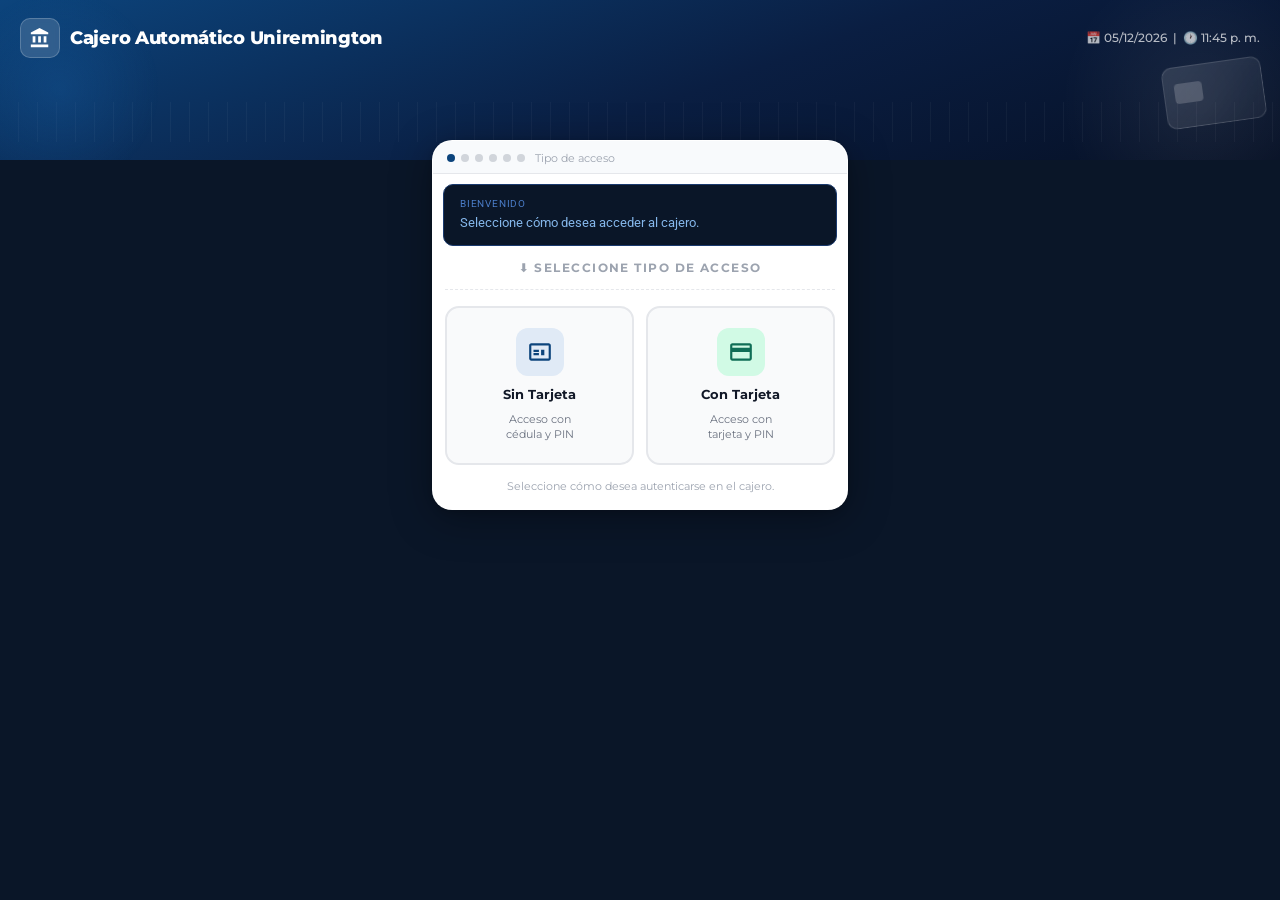
==== commit ba638f5a: "index.html" ====
--- a/index.html
+++ b/index.html
@@ -17,8 +17,7 @@
           <svg viewBox="0 0 24 24"><path d="M4 10v7h3v-7H4zm6 0v7h3v-7h-3zM2 22h19v-3H2v3zm14-12v7h3v-7h-3zM11.5 1L2 6v2h19V6l-9.5-5z"/></svg>
         </div>
         <div>
-          <div class="bg-logo-name">BancoCajero</div>
-          <div class="bg-logo-sub">Cajero Automático</div>
+          <div class="bg-logo-name">Cajero Automático Uniremington</div>
         </div>
       </div>
       <div class="bg-datetime" id="bgDateTime"></div>
--- a/styles.css
+++ b/styles.css
@@ -1,411 +1,593 @@
-/* ═══════════════════════════════════════════
-   BancoCajero — Grupo 4  |  styles.css
-═══════════════════════════════════════════ */
-
-*, *::before, *::after { box-sizing: border-box; margin: 0; padding: 0; }
-
+/* ══════════════════════════════════════════
+   BancoCajero — Grupo 4 | styles.css
+   Diseño inspirado en las imágenes de referencia
+   ══════════════════════════════════════════ */
+
+@import url('https://fonts.googleapis.com/css2?family=Montserrat:wght@400;500;600;700;800&family=Roboto:wght@300;400;500&display=swap');
+
+/* ─── VARIABLES ─── */
+:root {
+  --azul-deep:    #0a1628;
+  --azul-banco:   #0C447C;
+  --azul-medio:   #185FA5;
+  --azul-claro:   #4a7cc7;
+  --azul-pale:    #EFF6FF;
+  --verde:        #0F6E56;
+  --verde-pale:   #E1F5EE;
+  --verde-light:  #5DCAA5;
+  --rojo:         #A32D2D;
+  --rojo-light:   #E24B4A;
+  --gris-borde:   #d1d5db;
+  --gris-bg:      #f9fafb;
+  --gris-text:    #6b7280;
+  --texto:        #111827;
+  --blanco:       #ffffff;
+}
+
+/* ─── RESET ─── */
+* { box-sizing: border-box; margin: 0; padding: 0; }
+
+/* ─── BODY Y FONDO ─── */
 body {
-  font-family: 'Segoe UI', system-ui, sans-serif;
-  background: #000000;
+  font-family: 'Montserrat', 'Roboto', system-ui, sans-serif;
   min-height: 100vh;
+  overflow-x: hidden;
+  background: var(--azul-deep);
+  position: relative;
+  display: flex;
+  flex-direction: column;
+  align-items: center;
+  justify-content: flex-start;
+  padding: 0 0 40px;
+}
+
+/* ═══ FONDO BANCO (estilo imágenes de referencia) ═══ */
+.bank-bg {
+  width: 100%;
+  background: linear-gradient(160deg, #0C447C 0%, #0a1e42 55%, #061025 100%);
+  padding: 0;
+  position: relative;
+  overflow: hidden;
+  min-height: 160px;
+  flex-shrink: 0;
+}
+
+/* Decoración geométrica fondo */
+.bank-bg::before {
+  content: '';
+  position: absolute;
+  top: -40px; right: -60px;
+  width: 280px; height: 280px;
+  border-radius: 50%;
+  background: radial-gradient(circle, rgba(255,255,255,0.07) 0%, transparent 70%);
+  pointer-events: none;
+}
+.bank-bg::after {
+  content: '';
+  position: absolute;
+  bottom: -30px; left: -40px;
+  width: 200px; height: 200px;
+  border-radius: 50%;
+  background: radial-gradient(circle, rgba(24,95,165,0.3) 0%, transparent 70%);
+  pointer-events: none;
+}
+
+/* Header barra superior */
+.bg-header-bar {
+  display: flex;
+  align-items: center;
+  justify-content: space-between;
+  padding: 18px 20px 14px;
+  position: relative;
+  z-index: 2;
+}
+
+.bg-logo-area {
+  display: flex;
+  align-items: center;
+  gap: 10px;
+}
+
+.bg-logo-icon {
+  width: 40px; height: 40px;
+  background: rgba(255,255,255,0.15);
+  border-radius: 10px;
   display: flex;
   align-items: center;
   justify-content: center;
-  padding: 20px;
-}
-
-/* ── CAJERO CONTAINER ── */
+  backdrop-filter: blur(4px);
+  border: 1px solid rgba(255,255,255,0.2);
+}
+.bg-logo-icon svg { width: 22px; height: 22px; fill: white; }
+
+.bg-logo-name {
+  font-family: 'Montserrat', sans-serif;
+  font-weight: 800;
+  font-size: 18px;
+  color: white;
+  letter-spacing: -0.3px;
+}
+.bg-logo-sub {
+  font-size: 11px;
+  color: rgba(255,255,255,0.6);
+  font-weight: 400;
+  margin-top: 1px;
+}
+
+.bg-datetime {
+  font-size: 12px;
+  color: rgba(255,255,255,0.7);
+  text-align: right;
+  line-height: 1.5;
+  font-weight: 500;
+}
+
+/* Elementos decorativos: tarjeta fantasma + líneas */
+.bg-decorative {
+  position: relative;
+  height: 70px;
+  display: flex;
+  align-items: center;
+  justify-content: flex-end;
+  padding-right: 20px;
+}
+
+.bg-card-ghost {
+  position: absolute;
+  right: 16px;
+  top: -10px;
+  width: 100px; height: 62px;
+  border-radius: 10px;
+  background: linear-gradient(135deg, rgba(255,255,255,0.12), rgba(255,255,255,0.04));
+  border: 1px solid rgba(255,255,255,0.15);
+  backdrop-filter: blur(4px);
+  transform: rotate(-8deg);
+}
+.bg-card-ghost::after {
+  content: '';
+  position: absolute;
+  top: 16px; left: 10px;
+  width: 28px; height: 20px;
+  border-radius: 4px;
+  background: rgba(255,255,255,0.18);
+}
+
+.bg-lines {
+  position: absolute;
+  left: 0; bottom: 0; right: 0;
+  height: 40px;
+  background: repeating-linear-gradient(
+    90deg,
+    transparent,
+    transparent 18px,
+    rgba(255,255,255,0.04) 18px,
+    rgba(255,255,255,0.04) 19px
+  );
+}
+
+/* ═══ CARD CAJERO ═══ */
+.atm-card-wrap {
+  width: 100%;
+  max-width: 440px;
+  padding: 0 12px 20px;
+  margin-top: -20px;
+  position: relative;
+  z-index: 10;
+}
+
 #cajero {
-  background: #fff;
+  background: var(--blanco);
   border-radius: 20px;
-  width: 100%;
-  max-width: 420px;
-  box-shadow: 0 30px 80px rgba(0,0,0,0.4), 0 0 0 4px rgba(255,255,255,0.1);
   overflow: hidden;
-  position: relative;
-}
-
-/* ── HEADER ── */
-.header {
-  background: linear-gradient(135deg, #0C447C, #1565C0);
-  color: #fff;
-  padding: 18px 20px;
-  display: flex;
-  align-items: center;
-  gap: 14px;
-}
-.header-icon svg {
-  width: 36px; height: 36px;
-  fill: rgba(255,255,255,0.9);
-}
-.header h1 { font-size: 20px; font-weight: 700; letter-spacing: 0.5px; }
-.header p  { font-size: 11px; opacity: 0.75; margin-top: 2px; }
-
-/* ── PROGRESS BAR ── */
+  box-shadow: 0 8px 40px rgba(0,0,0,0.35), 0 2px 8px rgba(0,0,0,0.15);
+  border: 1px solid rgba(255,255,255,0.1);
+}
+
+/* ─── PROGRESS BAR ─── */
 .progress-bar {
-  background: #f0f4f8;
-  padding: 10px 16px;
-  display: flex;
-  align-items: center;
-  gap: 8px;
-  border-bottom: 1px solid #e5e7eb;
-}
-.step-dot {
-  width: 10px; height: 10px;
-  border-radius: 50%;
-  background: #d1d5db;
-  transition: background 0.3s, transform 0.3s;
-}
-.step-dot.current  { background: #0C447C; transform: scale(1.3); }
-.step-dot.done     { background: #22c55e; }
-.step-label {
-  margin-left: auto;
-  font-size: 11px;
-  color: #6b7280;
-  font-weight: 600;
-  text-transform: uppercase;
-  letter-spacing: 0.5px;
-}
-
-/* ── SCREEN ── */
-.screen {
-  background: #0C1F35;
-  color: #a5f3fc;
-  padding: 10px 16px;
-  font-family: 'Courier New', monospace;
-  border-bottom: 3px solid #0C447C;
-}
-.screen-label { font-size: 10px; opacity: 0.6; text-transform: uppercase; letter-spacing: 1px; }
-.screen-text  { font-size: 13px; margin-top: 2px; }
-
-/* ── BODY ── */
-.body {
-  padding: 20px 18px;
-  min-height: 320px;
-}
-
-/* ── STEPS ── */
-.step { display: none; animation: fadeIn 0.3s ease; }
-.step.active { display: block; }
-
-@keyframes fadeIn {
-  from { opacity: 0; transform: translateY(8px); }
-  to   { opacity: 1; transform: translateY(0); }
-}
-
-/* ── TIPO CAJERO (paso 0) ── */
-.tipo-cajero-title {
-  font-size: 13px; color: #6b7280; font-weight: 600;
-  margin-bottom: 14px; text-align: center; text-transform: uppercase; letter-spacing: 0.5px;
-}
-.tipo-cajero-grid {
-  display: grid;
-  grid-template-columns: 1fr 1fr;
-  gap: 12px;
-}
-.tipo-cajero-card {
-  border: 2px solid #e5e7eb;
-  border-radius: 14px;
-  padding: 18px 12px;
-  text-align: center;
-  cursor: pointer;
-  transition: all 0.2s;
-  background: #f9fafb;
-  display: flex;
-  flex-direction: column;
+  display: flex;
   align-items: center;
   gap: 6px;
-}
-.tipo-cajero-card:hover { border-color: #0C447C; background: #eff6ff; transform: translateY(-2px); box-shadow: 0 4px 12px rgba(12,68,124,0.15); }
-.tc-icon { width: 44px; height: 44px; border-radius: 12px; display: flex; align-items: center; justify-content: center; margin-bottom: 4px; }
-.tc-icon svg { width: 26px; height: 26px; }
-.sin-tarjeta .tc-icon { background: #dbeafe; }
-.sin-tarjeta .tc-icon svg { fill: #1d4ed8; }
-.con-tarjeta .tc-icon { background: #dcfce7; }
-.con-tarjeta .tc-icon svg { fill: #16a34a; }
-.tc-label { font-size: 14px; font-weight: 700; color: #111827; }
-.tc-sub   { font-size: 11px; color: #6b7280; line-height: 1.4; }
-
-/* ── TARJETA STEP ── */
-.tarjeta-wrap { text-align: center; margin-bottom: 16px; }
-.tarjeta-anim { width: 60px; height: 60px; background: #dbeafe; border-radius: 16px; display: flex; align-items: center; justify-content: center; margin: 0 auto 10px; }
-.tarjeta-anim svg { width: 36px; height: 36px; fill: #1d4ed8; }
-.tarjeta-title { font-size: 17px; font-weight: 700; color: #111827; }
-.tarjeta-msg   { font-size: 12px; color: #6b7280; margin-top: 4px; line-height: 1.5; }
-.tarjeta-numero-wrap { margin: 14px 0 10px; }
-
-/* ── RADIO GROUP ── */
-.radio-group {
-  display: flex; gap: 8px; margin: 8px 0 12px;
-  flex-wrap: wrap;
-}
+  padding: 10px 14px 8px;
+  background: #f8fafc;
+  border-bottom: 1px solid #e5e7eb;
+}
+.step-dot {
+  width: 8px; height: 8px;
+  border-radius: 50%;
+  background: #d1d5db;
+  transition: background 0.3s;
+}
+.step-dot.done    { background: var(--verde-light); }
+.step-dot.current { background: var(--azul-banco); }
+.step-label { font-size: 11px; color: #9ca3af; margin-left: 4px; }
+
+/* ─── PANTALLA LCD ─── */
+.screen {
+  background: var(--azul-deep);
+  margin: 10px 10px 0;
+  border-radius: 10px;
+  padding: 12px 16px;
+  min-height: 62px;
+  display: flex;
+  flex-direction: column;
+  justify-content: center;
+  border: 1px solid #1a3a6e;
+}
+.screen-label { color: var(--azul-claro); font-size: 10px; letter-spacing: 0.08em; text-transform: uppercase; margin-bottom: 4px; font-family: 'Roboto', sans-serif; }
+.screen-text  { color: #85B7EB; font-size: 13px; line-height: 1.5; font-family: 'Roboto', sans-serif; }
+.screen-text.error   { color: #F09595; }
+.screen-text.success { color: var(--verde-light); }
+
+/* ─── BODY ─── */
+.body { padding: 12px 12px 16px; }
+.step { display: none; }
+.step.active { display: block; }
+
+/* ─── INPUTS ─── */
+.field-label { font-size: 12px; color: var(--gris-text); margin-bottom: 6px; margin-top: 14px; font-weight: 500; }
+.field-label:first-child { margin-top: 0; }
+input[type="number"], input[type="text"] {
+  width: 100%; padding: 10px 12px; font-size: 14px;
+  border: 1.5px solid var(--gris-borde); border-radius: 8px;
+  background: var(--blanco); color: var(--texto); outline: none;
+  font-family: 'Roboto', sans-serif;
+  transition: border-color 0.2s;
+}
+input:focus { border-color: var(--azul-medio); }
+.error-msg { font-size: 12px; color: #dc2626; margin-top: 5px; min-height: 16px; }
+
+/* ─── BOTONES ─── */
+.btn-primary {
+  width: 100%; margin-top: 14px; padding: 12px;
+  background: var(--azul-banco); color: white; border: none;
+  border-radius: 9px; font-size: 14px; font-weight: 600;
+  cursor: pointer; font-family: 'Montserrat', sans-serif;
+  transition: background 0.15s, transform 0.1s;
+  letter-spacing: 0.02em;
+}
+.btn-primary:hover  { background: var(--azul-medio); }
+.btn-primary:active { transform: scale(0.99); }
+
+.btn-secondary {
+  width: 100%; margin-top: 8px; padding: 10px;
+  background: #f3f4f6; color: #374151;
+  border: 1px solid #e5e7eb; border-radius: 9px;
+  font-size: 13px; font-weight: 500; cursor: pointer;
+  font-family: 'Montserrat', sans-serif;
+  transition: background 0.15s;
+}
+.btn-secondary:hover { background: #e5e7eb; }
+
+.btn-danger {
+  width: 100%; margin-top: 8px; padding: 10px;
+  background: #f3f4f6; color: #dc2626;
+  border: 1px solid #fca5a5; border-radius: 9px;
+  font-size: 13px; font-weight: 500; cursor: pointer;
+  font-family: 'Montserrat', sans-serif;
+  transition: background 0.15s;
+}
+.btn-danger:hover { background: #fee2e2; }
+
+/* ─── DOTS PIN/CÉDULA ─── */
+.pin-dots { display: flex; gap: 10px; justify-content: center; padding: 12px 0 4px; }
+.dot {
+  width: 14px; height: 14px; border-radius: 50%;
+  border: 2px solid #d1d5db; background: transparent; transition: background 0.2s;
+}
+.dot.filled      { background: var(--azul-banco); border-color: var(--azul-banco); }
+.dot.error-flash { background: var(--rojo-light); border-color: var(--rojo-light); }
+
+/* ─── NUMPAD ─── */
+.numpad { display: grid; grid-template-columns: repeat(3, 1fr); gap: 8px; margin-top: 12px; }
+.numpad button {
+  padding: 13px; font-size: 17px; font-weight: 600;
+  background: #f9fafb; border: 1.5px solid #e5e7eb;
+  border-radius: 10px; cursor: pointer; color: var(--azul-deep);
+  font-family: 'Montserrat', sans-serif;
+  transition: background 0.15s, transform 0.1s;
+}
+.numpad button:hover  { background: #f0f4ff; border-color: var(--azul-medio); }
+.numpad button:active { transform: scale(0.95); background: #e5e7eb; }
+.numpad button.del { color: #dc2626; }
+.numpad button.ok  { background: var(--azul-banco); color: white; border-color: var(--azul-banco); font-size: 14px; }
+.numpad button.ok:hover { background: var(--azul-medio); }
+
+/* ─── RADIO GROUP ─── */
+.radio-group { display: flex; gap: 8px; margin-top: 4px; }
 .radio-opt {
-  flex: 1; min-width: 80px;
-  padding: 8px 10px;
-  border: 2px solid #e5e7eb;
-  border-radius: 8px;
+  flex: 1; padding: 9px 10px; border: 1.5px solid #d1d5db; border-radius: 8px;
+  text-align: center; cursor: pointer; font-size: 13px; color: var(--gris-text);
+  transition: all 0.15s; user-select: none; font-weight: 500;
+}
+.radio-opt.selected { background: var(--azul-pale); border-color: var(--azul-medio); color: var(--azul-banco); font-weight: 600; }
+
+/* ─── AUTH HEADER (estilo imagen 2) ─── */
+.auth-header {
   text-align: center;
-  cursor: pointer;
-  font-size: 13px;
-  font-weight: 600;
-  color: #374151;
-  transition: all 0.15s;
-  background: #f9fafb;
-}
-.radio-opt:hover   { border-color: #93c5fd; }
-.radio-opt.selected { border-color: #0C447C; background: #eff6ff; color: #0C447C; }
-.radio-opt.pendiente {
-  border-color: #f59e0b;
-  background: #fffbeb;
-  color: #92400e;
-  font-weight: 700;
+  padding: 6px 0 14px;
+}
+.auth-icon-wrap {
+  width: 56px; height: 56px;
+  background: linear-gradient(135deg, var(--azul-banco), var(--azul-medio));
+  border-radius: 50%;
+  display: flex; align-items: center; justify-content: center;
+  margin: 0 auto 12px;
+  box-shadow: 0 4px 18px rgba(12,68,124,0.35);
+}
+.auth-icon-wrap svg { width: 28px; height: 28px; fill: white; }
+.auth-title { font-size: 17px; font-weight: 700; color: var(--texto); margin-bottom: 4px; }
+.auth-sub   { font-size: 13px; color: var(--gris-text); line-height: 1.5; }
+
+/* ─── SECURITY NOTE ─── */
+.security-note {
+  display: flex; align-items: center; gap: 8px;
+  background: #EFF6FF; border: 1px solid #93c5fd;
+  border-radius: 8px; padding: 10px 12px; margin-top: 14px;
+  font-size: 12px; color: #1e40af; line-height: 1.4;
+}
+.security-note svg { width: 16px; height: 16px; fill: var(--azul-banco); flex-shrink: 0; }
+
+.intentos-note {
+  display: flex; align-items: center; gap: 10px;
+  background: #f9fafb; border: 1px solid #e5e7eb;
+  border-radius: 8px; padding: 10px 12px; margin-top: 8px;
+  font-size: 11px; color: var(--gris-text); line-height: 1.4;
+}
+.intentos-note svg { width: 16px; height: 16px; fill: var(--azul-banco); flex-shrink: 0; }
+.intentos-dots { display: flex; gap: 5px; margin-left: auto; flex-shrink: 0; }
+.i-dot { width: 12px; height: 12px; border-radius: 50%; border: 2px solid #d1d5db; background: transparent; }
+.i-dot.used { background: #dc2626; border-color: #dc2626; }
+
+/* ─── USUARIO VALIDADO (estilo imagen 1) ─── */
+.usuario-validado-wrap { padding: 4px 0 0; }
+
+.uv-check-icon {
+  width: 52px; height: 52px;
+  background: #22c55e;
+  border-radius: 50%;
+  display: flex; align-items: center; justify-content: center;
+  margin: 0 auto 10px;
+  box-shadow: 0 4px 16px rgba(34,197,94,0.35);
   position: relative;
 }
-.radio-opt.pendiente::after {
-  content: '⚠ Pendiente';
-  display: block;
-  font-size: 9px;
-  font-weight: 600;
-  color: #b45309;
-  margin-top: 2px;
-  letter-spacing: 0.3px;
-}
-.radio-opt.sin-recibo {
-  border-color: #e5e7eb;
-  background: #f9fafb;
-  color: #d1d5db;
-  cursor: not-allowed;
-  pointer-events: none;
-  opacity: 0.5;
-}
-.radio-opt.sin-recibo:hover { border-color: #e5e7eb; }
-
-/* ── LOGIN HELP ── */
-.login-help { font-size: 12px; color: #6b7280; margin-bottom: 10px; text-align: center; }
-
-/* ── PIN DOTS ── */
-.pin-dots {
-  display: flex; gap: 8px; justify-content: center;
-  margin: 10px 0;
-}
-.dot {
-  width: 16px; height: 16px;
-  border-radius: 50%;
-  border: 2px solid #d1d5db;
-  background: transparent;
-  transition: all 0.15s;
-}
-.dot.filled { background: #0C447C; border-color: #0C447C; }
-
-/* ── NUMPAD ── */
-.numpad {
-  display: grid;
-  grid-template-columns: repeat(3, 1fr);
-  gap: 8px;
-  margin-top: 12px;
-}
-.numpad button {
-  padding: 14px;
-  border: 2px solid #e5e7eb;
-  border-radius: 10px;
-  font-size: 18px;
-  font-weight: 600;
-  background: #f9fafb;
-  cursor: pointer;
-  transition: all 0.1s;
-  color: #111827;
-}
-.numpad button:hover  { background: #eff6ff; border-color: #93c5fd; }
-.numpad button:active { transform: scale(0.93); }
-.numpad button.del { background: #fef2f2; border-color: #fecaca; color: #dc2626; font-size: 16px; }
-.numpad button.ok  { background: #0C447C; border-color: #0C447C; color: #fff; font-size: 14px; }
-.numpad button.ok:hover { background: #1565C0; }
-
-/* ── SALDO BAR ── */
+.uv-check-icon::before {
+  content: '';
+  position: absolute;
+  inset: -4px;
+  border-radius: 50%;
+  border: 3px solid rgba(34,197,94,0.25);
+}
+.uv-check-icon svg { width: 28px; height: 28px; fill: white; }
+
+.uv-title { font-size: 18px; font-weight: 700; color: var(--texto); text-align: center; margin-bottom: 4px; }
+.uv-sub   { font-size: 12px; color: var(--gris-text); text-align: center; margin-bottom: 14px; }
+
+.uv-divider { height: 1px; background: #e5e7eb; margin-bottom: 14px; }
+
+.uv-avatar {
+  width: 56px; height: 56px;
+  background: #dbeafe;
+  border-radius: 50%;
+  display: flex; align-items: center; justify-content: center;
+  margin: 0 auto 8px;
+}
+.uv-avatar svg { width: 32px; height: 32px; fill: var(--azul-banco); }
+
+.uv-bienvenida {
+  text-align: center;
+  font-size: 16px; font-weight: 700;
+  color: var(--azul-banco);
+  margin-bottom: 14px;
+}
+
+.uv-info-row { display: flex; flex-direction: column; gap: 8px; margin-bottom: 14px; }
+.uv-info-item {
+  display: flex; align-items: center; gap: 12px;
+  background: #f8fafc; border: 1px solid #e5e7eb;
+  border-radius: 10px; padding: 10px 14px;
+}
+.uv-info-item svg { width: 20px; height: 20px; fill: var(--azul-banco); flex-shrink: 0; }
+.uv-info-label { font-size: 11px; color: var(--gris-text); margin-bottom: 2px; }
+.uv-info-val   { font-size: 14px; font-weight: 600; color: var(--texto); }
+
+.uv-btn { font-size: 15px; letter-spacing: 0.03em; }
+
+.uv-security-row {
+  display: flex; gap: 10px; margin-top: 14px;
+}
+.uv-sec-item {
+  flex: 1; display: flex; align-items: flex-start; gap: 8px;
+  background: #f8fafc; border: 1px solid #e5e7eb;
+  border-radius: 8px; padding: 8px 10px;
+  font-size: 11px; color: var(--gris-text); line-height: 1.4;
+}
+.uv-sec-item svg { width: 16px; height: 16px; fill: var(--azul-banco); flex-shrink: 0; margin-top: 1px; }
+
+/* ─── TIPO CAJERO ─── */
+.tipo-cajero-title {
+  text-align: center; font-size: 12px; font-weight: 700;
+  letter-spacing: 0.12em; color: #9ca3af; text-transform: uppercase;
+  padding: 2px 0 14px; border-bottom: 1px dashed #e5e7eb; margin-bottom: 16px;
+}
+.tipo-cajero-grid { display: grid; grid-template-columns: 1fr 1fr; gap: 12px; }
+.tipo-cajero-card {
+  border: 2px solid #e5e7eb; border-radius: 14px; padding: 20px 10px;
+  text-align: center; cursor: pointer; background: var(--gris-bg);
+  transition: all 0.18s;
+  display: flex; flex-direction: column; align-items: center; gap: 10px;
+}
+.tipo-cajero-card:hover { border-color: var(--azul-medio); background: var(--azul-pale); transform: translateY(-2px); box-shadow: 0 4px 14px rgba(12,68,124,0.12); }
+.tipo-cajero-card:active { transform: scale(0.97); }
+.tc-icon { width: 48px; height: 48px; border-radius: 12px; background: #e0eaf6; display: flex; align-items: center; justify-content: center; }
+.tc-icon svg { width: 26px; height: 26px; fill: var(--azul-banco); }
+.tc-label { font-size: 13px; font-weight: 700; color: var(--texto); }
+.tc-sub   { font-size: 11px; color: var(--gris-text); line-height: 1.4; }
+.tipo-cajero-card.con-tarjeta .tc-icon { background: #d1fae5; }
+.tipo-cajero-card.con-tarjeta .tc-icon svg { fill: var(--verde); }
+.tipo-cajero-card.con-tarjeta:hover { background: #ecfdf5; border-color: var(--verde); }
+.tipo-cajero-hint { font-size: 11px; color: #9ca3af; text-align: center; margin-top: 14px; }
+
+/* ─── TARJETA ─── */
+.tarjeta-wrap { text-align: center; padding: 8px 0 4px; }
+.tarjeta-anim {
+  width: 80px; height: 52px;
+  background: linear-gradient(135deg, var(--azul-medio), var(--azul-banco));
+  border-radius: 8px; margin: 0 auto 14px;
+  display: flex; align-items: center; justify-content: center;
+  box-shadow: 0 4px 14px rgba(12,68,124,0.3);
+  animation: tarjetaPulse 1.8s ease-in-out infinite;
+}
+.tarjeta-anim svg { width: 32px; height: 32px; fill: rgba(255,255,255,0.85); }
+@keyframes tarjetaPulse {
+  0%,100% { transform: translateY(0); box-shadow: 0 4px 14px rgba(12,68,124,0.3); }
+  50%     { transform: translateY(-4px); box-shadow: 0 8px 20px rgba(12,68,124,0.4); }
+}
+.tarjeta-title { font-size: 15px; font-weight: 700; color: var(--texto); margin-bottom: 6px; }
+.tarjeta-msg   { font-size: 13px; color: var(--gris-text); line-height: 1.6; margin-bottom: 14px; }
+
+/* ─── SALDO BAR ─── */
 .saldo-bar {
-  display: flex; justify-content: space-between; align-items: center;
-  padding: 10px 12px;
-  background: #f0f4f8;
-  border-radius: 8px;
-  margin-bottom: 8px;
-  font-size: 13px;
-}
-.saldo-bar span:first-child { color: #6b7280; }
-.saldo-bar span:last-child  { font-weight: 700; color: #111827; }
-
-/* ── ALERT BOXES ── */
-.alert-box {
-  border-radius: 10px;
-  padding: 10px 14px;
-  font-size: 12px;
-  margin-bottom: 10px;
-  line-height: 1.5;
-}
-.alert-box.info    { background: #eff6ff; border: 1px solid #bfdbfe; color: #1e40af; }
-.alert-box.success { background: #f0fdf4; border: 1px solid #bbf7d0; color: #166534; }
-.alert-box.warning { background: #fffbeb; border: 1px solid #fde68a; color: #92400e; }
-.alert-box.danger  { background: #fef2f2; border: 1px solid #fecaca; color: #991b1b; }
-
-/* ── PENDING LIST ── */
-.pending-list { margin-bottom: 10px; }
-.pending-item {
-  display: flex; justify-content: space-between; align-items: center;
-  padding: 8px 12px;
-  background: #fffbeb;
-  border: 1px solid #fde68a;
-  border-radius: 8px;
-  margin-bottom: 6px;
-  font-size: 12px;
-}
-.pending-item span:last-child { font-weight: 700; color: #92400e; }
-
-/* ── MENU ── */
-.menu-title {
-  font-size: 13px; font-weight: 700; color: #6b7280; text-align: center;
-  margin-bottom: 12px; letter-spacing: 1px;
-}
-.menu-grid {
-  display: grid;
-  grid-template-columns: 1fr 1fr;
-  gap: 10px;
-}
+  background: var(--gris-bg); border-radius: 8px; padding: 10px 14px; margin-bottom: 8px;
+  display: flex; justify-content: space-between; align-items: center; border: 1px solid #e5e7eb;
+}
+.saldo-bar span:first-child { font-size: 12px; color: var(--gris-text); }
+.saldo-bar span:last-child  { font-size: 15px; font-weight: 600; color: var(--texto); }
+.saldo-valor { color: var(--azul-banco) !important; }
+
+/* ─── ALERT BOX ─── */
+.alert-box { border-radius: 8px; padding: 10px 14px; font-size: 13px; margin-bottom: 12px; border: 1px solid; }
+.alert-box.info { background: var(--azul-pale); color: #1e3a5f; border-color: #93c5fd; }
+
+/* ─── RECIBOS ─── */
+.recibos-lista { display: flex; flex-direction: column; gap: 8px; margin-top: 8px; }
+.recibo-item {
+  border: 2px solid #e5e7eb; border-radius: 10px; padding: 12px 14px;
+  cursor: pointer; background: var(--gris-bg); transition: all 0.15s;
+  display: flex; align-items: center; gap: 12px;
+}
+.recibo-item:hover { border-color: var(--azul-banco); background: var(--azul-pale); }
+.recibo-item.seleccionado { border-color: var(--azul-banco); background: var(--azul-pale); }
+.recibo-icono { width: 36px; height: 36px; border-radius: 8px; background: #e0eaf6; display: flex; align-items: center; justify-content: center; flex-shrink: 0; }
+.recibo-icono svg { width: 18px; height: 18px; fill: var(--azul-banco); }
+.recibo-item.seleccionado .recibo-icono { background: var(--azul-medio); }
+.recibo-item.seleccionado .recibo-icono svg { fill: white; }
+.recibo-info { flex: 1; }
+.recibo-nombre { font-size: 14px; font-weight: 600; color: var(--texto); }
+.recibo-estado { font-size: 11px; color: var(--gris-text); margin-top: 2px; }
+.recibo-check { width: 20px; height: 20px; border-radius: 50%; border: 2px solid #d1d5db; flex-shrink: 0; display: flex; align-items: center; justify-content: center; }
+.recibo-item.seleccionado .recibo-check { background: var(--azul-banco); border-color: var(--azul-banco); }
+.recibo-item.seleccionado .recibo-check::after { content: "✓"; color: white; font-size: 11px; font-weight: 700; }
+
+/* ─── PAGO HEADER ─── */
+.recibo-pagar-header {
+  display: flex; align-items: center; gap: 10px;
+  background: var(--azul-pale); border: 1px solid #93c5fd;
+  border-radius: 10px; padding: 12px 14px; margin-bottom: 14px;
+}
+.rph-icon { width: 36px; height: 36px; border-radius: 8px; background: var(--azul-medio); display: flex; align-items: center; justify-content: center; }
+.rph-icon svg { width: 18px; height: 18px; fill: white; }
+.rph-nombre { font-size: 14px; font-weight: 700; color: var(--azul-banco); }
+.rph-sub    { font-size: 11px; color: var(--azul-claro); margin-top: 2px; }
+
+/* ─── MENÚ ─── */
+.menu-grid { display: grid; grid-template-columns: 1fr 1fr; gap: 8px; }
 .menu-btn {
-  border: 2px solid #e5e7eb;
-  border-radius: 12px;
-  padding: 14px 10px;
-  display: flex;
-  flex-direction: column;
-  align-items: center;
-  gap: 4px;
-  cursor: pointer;
-  background: #f9fafb;
-  transition: all 0.2s;
-  font-size: 13px;
-  font-weight: 600;
-  color: #374151;
-}
-.menu-btn:hover { border-color: #0C447C; background: #eff6ff; transform: translateY(-2px); box-shadow: 0 4px 12px rgba(12,68,124,0.15); }
-.mb-icon {
-  width: 38px; height: 38px;
-  background: #dbeafe;
-  border-radius: 10px;
+  display: flex; flex-direction: column; align-items: center; gap: 6px;
+  padding: 14px 8px; background: var(--gris-bg);
+  border: 1.5px solid #e5e7eb; border-radius: 12px;
+  cursor: pointer; transition: all 0.15s; text-align: center;
+  color: #374151; font-size: 12px; font-weight: 600;
+  font-family: 'Montserrat', sans-serif;
+}
+.menu-btn:hover  { background: var(--azul-pale); border-color: var(--azul-medio); color: var(--azul-banco); }
+.menu-btn:active { transform: scale(0.97); }
+.mb-num  { font-size: 10px; color: #9ca3af; font-weight: 400; }
+.mb-icon { width: 34px; height: 34px; border-radius: 8px; background: #e0eaf6; display: flex; align-items: center; justify-content: center; }
+.mb-icon svg { width: 17px; height: 17px; fill: var(--azul-banco); }
+.menu-btn:hover .mb-icon { background: var(--azul-medio); }
+.menu-btn:hover .mb-icon svg { fill: white; }
+.salir-btn { border-color: #fca5a5; color: #dc2626; }
+.salir-icon { background: #fee2e2 !important; }
+.salir-icon svg { fill: #dc2626 !important; }
+
+/* ─── RETIRO ─── */
+.quick-grid { display: grid; grid-template-columns: repeat(4,1fr); gap: 6px; }
+.quick-btn { padding: 9px 4px; font-size: 12px; font-weight: 700; background: var(--gris-bg); border: 1.5px solid #e5e7eb; border-radius: 8px; cursor: pointer; color: #374151; transition: all 0.15s; font-family: 'Montserrat', sans-serif; }
+.quick-btn:hover  { background: var(--azul-pale); border-color: var(--azul-medio); color: var(--azul-banco); }
+.quick-btn.active { background: var(--azul-banco); border-color: var(--azul-banco); color: white; }
+
+.ret-row { display: flex; justify-content: space-between; align-items: center; padding: 7px 0; font-size: 13px; border-bottom: 1px solid #f3f4f6; }
+.ret-row:last-child { border-bottom: none; }
+.ret-row .rl { color: var(--gris-text); }
+.ret-row .rv { font-weight: 600; color: var(--texto); }
+.ret-row .rv.red   { color: var(--rojo); }
+.ret-row .rv.green { color: var(--verde); }
+.ret-row .rv.blue  { color: var(--azul-banco); font-size: 15px; }
+.ret-section { font-size: 10px; color: #9ca3af; text-transform: uppercase; letter-spacing: 0.08em; margin: 12px 0 4px; padding-top: 10px; border-top: 1px dashed #e5e7eb; }
+.ret-section:first-child { border-top: none; margin-top: 0; padding-top: 0; }
+.ret-card { background: var(--gris-bg); border: 1px solid #e5e7eb; border-radius: 10px; padding: 12px 14px; margin-top: 6px; }
+.billetes-inline { display: flex; gap: 8px; margin-top: 8px; flex-wrap: wrap; }
+.bill-chip { background: var(--azul-pale); border: 1px solid #93c5fd; border-radius: 8px; padding: 6px 10px; font-size: 12px; color: var(--azul-banco); font-weight: 600; }
+
+/* ─── SUCCESS ─── */
+.success-header { text-align: center; padding: 6px 0 10px; }
+.success-icon {
+  width: 48px; height: 48px; border-radius: 50%;
+  background: var(--verde-pale); border: 1px solid var(--verde-light);
   display: flex; align-items: center; justify-content: center;
-  margin-bottom: 2px;
-}
-.mb-icon svg { width: 22px; height: 22px; fill: #1d4ed8; }
-.mb-num { font-size: 10px; color: #9ca3af; font-weight: 400; }
-
-/* ── FIELD LABEL ── */
-.field-label {
-  font-size: 12px; font-weight: 700;
-  color: #374151; text-transform: uppercase; letter-spacing: 0.5px;
-  margin-bottom: 6px; margin-top: 10px;
-}
-
-/* ── FORM INPUTS ── */
-input[type="number"], input[type="text"] {
-  width: 100%;
-  padding: 10px 12px;
-  font-size: 14px;
-  border: 1.5px solid #d1d5db;
-  border-radius: 8px;
-  background: #fff;
-  transition: border-color 0.2s;
-  outline: none;
-}
-input:focus { border-color: #0C447C; box-shadow: 0 0 0 3px rgba(12,68,124,0.1); }
-
-/* ── BILLETES PREVIEW ── */
-#billetesPreview, #depositoPreview {
-  background: #f0fdf4;
-  border: 1px solid #bbf7d0;
-  border-radius: 8px;
-  padding: 10px 12px;
-  font-size: 12px;
-  color: #166534;
-  margin: 8px 0;
-  display: none;
-}
-
-/* ── BUTTONS ── */
-.btn-primary {
-  width: 100%;
-  padding: 13px;
-  background: linear-gradient(135deg, #0C447C, #1565C0);
-  color: #fff;
-  border: none;
-  border-radius: 10px;
-  font-size: 14px;
-  font-weight: 700;
-  cursor: pointer;
-  margin-top: 14px;
-  transition: all 0.2s;
-  letter-spacing: 0.3px;
-}
-.btn-primary:hover  { background: linear-gradient(135deg, #1565C0, #1976D2); transform: translateY(-1px); box-shadow: 0 4px 12px rgba(12,68,124,0.3); }
-.btn-primary:active { transform: translateY(0); }
-
-/* ── ERROR MSG ── */
-.error-msg {
-  font-size: 12px; color: #dc2626;
-  min-height: 18px; margin: 4px 0;
-  font-weight: 600;
-}
-
-/* ── SUCCESS ICON ── */
-.success-icon {
-  width: 64px; height: 64px;
-  background: #22c55e;
-  border-radius: 50%;
-  display: flex; align-items: center; justify-content: center;
-  margin: 0 auto 16px;
-}
-.success-icon svg { width: 36px; height: 36px; fill: #fff; }
-
-/* ── TICKET ── */
-.ticket {
-  background: #f9fafb;
-  border: 1px dashed #d1d5db;
-  border-radius: 10px;
-  padding: 14px 16px;
-  font-size: 12px;
-  line-height: 1.8;
-  color: #374151;
-  font-family: 'Courier New', monospace;
-  margin-bottom: 4px;
-  white-space: pre-line;
-}
-
-/* ── FAREWELL ── */
-.farewell-wrap { text-align: center; padding: 10px 0; }
-.farewell-icon {
-  width: 64px; height: 64px;
-  background: linear-gradient(135deg, #fbbf24, #f59e0b);
-  border-radius: 50%;
-  display: flex; align-items: center; justify-content: center;
-  margin: 0 auto 14px;
-}
-.farewell-icon svg { width: 36px; height: 36px; fill: #fff; }
-.farewell-title { font-size: 22px; font-weight: 800; color: #111827; margin-bottom: 8px; }
-.farewell-msg   { font-size: 13px; color: #6b7280; line-height: 1.6; margin-bottom: 14px; }
-.farewell-badge {
-  display: inline-flex; align-items: center; gap: 6px;
-  background: #eff6ff; border: 1px solid #bfdbfe;
-  border-radius: 20px; padding: 6px 14px;
-  font-size: 11px; color: #1e40af;
-  margin-bottom: 16px;
-}
-.farewell-badge svg { width: 14px; height: 14px; fill: #1e40af; }
-
-/* ── OPCION FORM ── */
-.opcion-form { display: flex; flex-direction: column; gap: 2px; }
-
-/* ── CLAVE ── */
-#stepClave .pin-dots { margin: 8px 0 4px; }
-
-/* ── RESPONSIVE ── */
-@media (max-width: 460px) {
-  body { padding: 10px; }
-  .menu-grid { grid-template-columns: 1fr 1fr; gap: 8px; }
-  .tipo-cajero-grid { grid-template-columns: 1fr 1fr; }
-}
+}
+.success-icon svg { width: 24px; height: 24px; fill: var(--verde); }
+.success-title { font-size: 16px; font-weight: 700; color: var(--verde); margin-top: 8px; }
+
+/* ─── TICKET ─── */
+.ticket { background: white; border: 1px solid #d1d5db; border-radius: 12px; overflow: hidden; margin-bottom: 12px; }
+.ticket-header { background: var(--azul-banco); padding: 14px 16px; text-align: center; }
+.t-logo  { color: rgba(255,255,255,0.5); font-size: 11px; letter-spacing: 0.1em; text-transform: uppercase; }
+.t-title { color: white; font-size: 17px; font-weight: 600; margin: 4px 0 2px; }
+.t-ref   { color: rgba(255,255,255,0.6); font-size: 12px; }
+.ticket-body { padding: 14px 16px; }
+.t-section-label { font-size: 10px; color: #9ca3af; text-transform: uppercase; letter-spacing: 0.08em; margin: 14px 0 6px; border-top: 1px dashed #e5e7eb; padding-top: 12px; }
+.t-section-label:first-child { border-top: none; margin-top: 0; padding-top: 0; }
+.t-row { display: flex; justify-content: space-between; align-items: center; padding: 4px 0; font-size: 13px; }
+.t-row .lbl { color: var(--gris-text); }
+.t-row .val { color: var(--texto); font-weight: 500; }
+.t-row .val.green { color: var(--verde); }
+.t-row .val.red   { color: var(--rojo); }
+.t-row.total-row  { border-top: 1px solid #e5e7eb; margin-top: 8px; padding-top: 10px; }
+.t-row.total-row .lbl { font-size: 14px; font-weight: 500; color: var(--texto); }
+.t-row.total-row .val { font-size: 16px; font-weight: 600; color: var(--azul-banco); }
+.ticket-footer { background: var(--gris-bg); border-top: 1px dashed #e5e7eb; padding: 10px 16px; display: flex; justify-content: space-between; }
+.ticket-footer span { font-size: 11px; color: #9ca3af; }
+
+/* ─── IMPRIMIR ─── */
+.imprimir-box { background: var(--gris-bg); border: 2px solid #e5e7eb; border-radius: 12px; padding: 16px; margin-bottom: 12px; text-align: center; }
+.imp-icon { width: 44px; height: 44px; background: var(--azul-pale); border-radius: 50%; display: flex; align-items: center; justify-content: center; margin: 0 auto 10px; border: 1px solid #93c5fd; }
+.imp-icon svg { width: 22px; height: 22px; fill: var(--azul-banco); }
+.imp-title { font-size: 14px; font-weight: 700; color: var(--texto); margin-bottom: 4px; }
+.imp-sub   { font-size: 12px; color: var(--gris-text); }
+.imprimir-btns { display: flex; gap: 8px; margin-top: 12px; }
+.imprimir-btns button { flex: 1; padding: 10px; border-radius: 8px; font-size: 14px; font-weight: 600; cursor: pointer; border: 1px solid; transition: all 0.15s; font-family: 'Montserrat', sans-serif; }
+.btn-imp-si { background: var(--azul-banco); color: white; border-color: var(--azul-banco); }
+.btn-imp-si:hover { background: var(--azul-medio); }
+.btn-imp-no { background: #f3f4f6; color: #374151; border-color: #e5e7eb; }
+.btn-imp-no:hover { background: #e5e7eb; }
+
+/* ─── DESPEDIDA ─── */
+.farewell-wrap { text-align: center; padding: 10px 0 6px; }
+.farewell-icon { width: 56px; height: 56px; border-radius: 50%; background: linear-gradient(135deg, var(--azul-banco), var(--azul-medio)); display: flex; align-items: center; justify-content: center; margin: 0 auto 12px; box-shadow: 0 4px 14px rgba(12,68,124,0.3); }
+.farewell-icon svg { width: 28px; height: 28px; fill: white; }
+.farewell-title { font-size: 16px; font-weight: 700; color: var(--texto); margin-bottom: 6px; }
+.farewell-msg   { font-size: 13px; color: var(--gris-text); line-height: 1.6; margin-bottom: 16px; }
+.farewell-badge { background: var(--azul-pale); border: 1px solid #93c5fd; border-radius: 8px; padding: 10px 14px; font-size: 12px; color: #1e40af; margin-bottom: 16px; display: flex; align-items: center; gap: 8px; }
+.farewell-badge svg { width: 14px; height: 14px; fill: #1e40af; flex-shrink: 0; }
+.farewell-countdown { font-size: 13px; color: #9ca3af; margin-bottom: 14px; }
+.farewell-countdown span { font-weight: 700; color: var(--azul-banco); font-size: 15px; }
+
+/* ─── RESPONSIVE ─── */
+@media (max-width: 480px) {
+  .atm-card-wrap { padding: 0 8px 16px; margin-top: -16px; }
+  .bg-logo-name { font-size: 16px; }
+  .numpad button { padding: 11px; font-size: 16px; }
+  .uv-security-row { flex-direction: column; }
+}
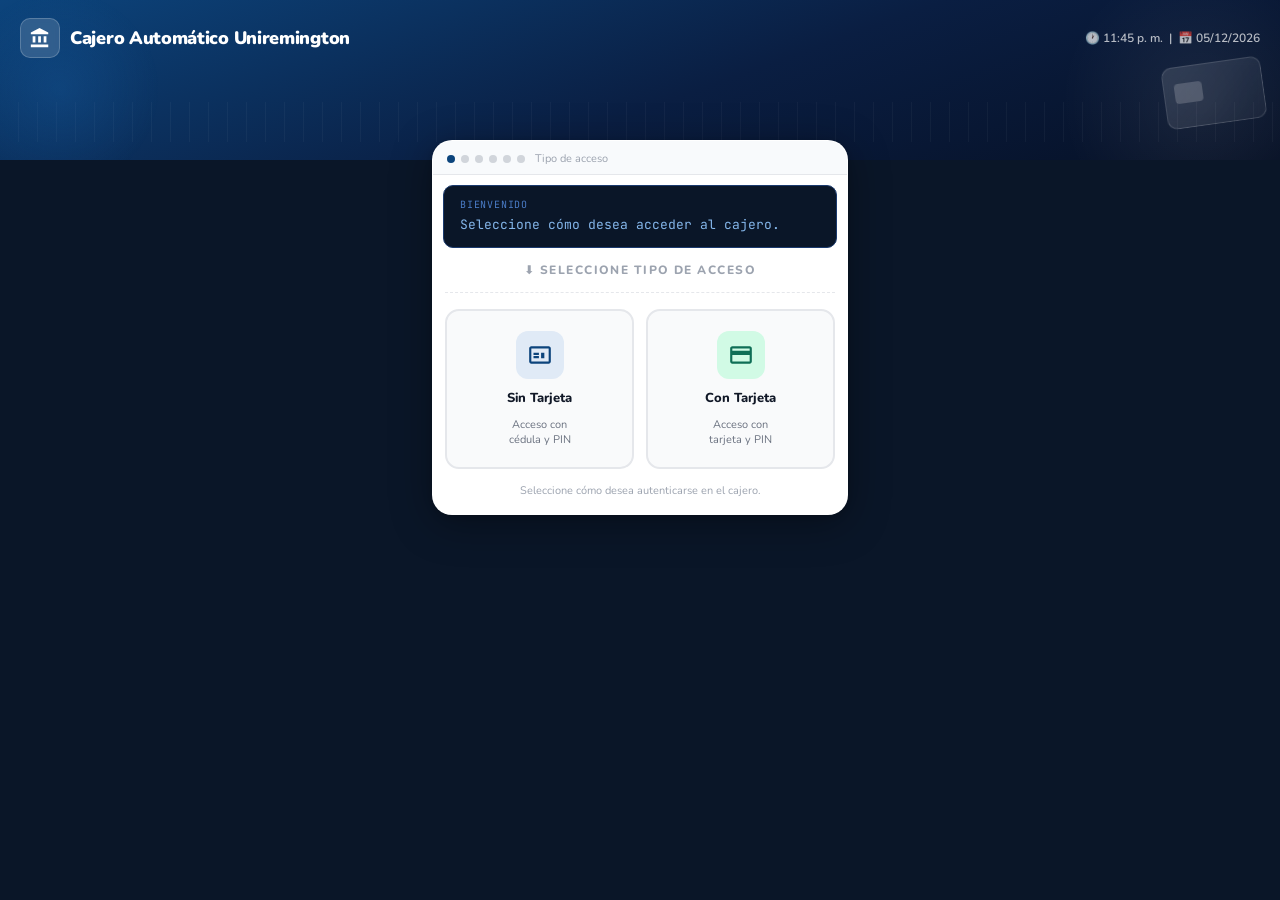
==== commit a8594a0f: "index.html Updated input field for payment reference to allow longer values." ====
--- a/index.html
+++ b/index.html
@@ -3,22 +3,20 @@
 <head>
   <meta charset="UTF-8">
   <meta name="viewport" content="width=device-width, initial-scale=1.0">
-  <title>BancoCajero — Grupo 4</title>
+  <title>Cajero Automático Uniremington — Grupo 4</title>
   <link rel="stylesheet" href="styles.css">
-  <link href="https://fonts.googleapis.com/css2?family=Montserrat:wght@400;500;600;700;800&family=Roboto:wght@300;400;500&display=swap" rel="stylesheet">
+  <link href="https://fonts.googleapis.com/css2?family=Nunito:wght@400;500;600;700;800;900&family=JetBrains+Mono:wght@400;500;600&display=swap" rel="stylesheet">
 </head>
 <body>
 
-  <!-- FONDO BANCO ESTILO IMAGEN -->
+  <!-- FONDO BANCO -->
   <div class="bank-bg">
     <div class="bg-header-bar">
       <div class="bg-logo-area">
         <div class="bg-logo-icon">
           <svg viewBox="0 0 24 24"><path d="M4 10v7h3v-7H4zm6 0v7h3v-7h-3zM2 22h19v-3H2v3zm14-12v7h3v-7h-3zM11.5 1L2 6v2h19V6l-9.5-5z"/></svg>
         </div>
-        <div>
-          <div class="bg-logo-name">Cajero Automático Uniremington</div>
-        </div>
+        <div class="bg-logo-name">Cajero Automático Uniremington</div>
       </div>
       <div class="bg-datetime" id="bgDateTime"></div>
     </div>
@@ -85,7 +83,6 @@
 
         <!-- PASO 1A: CÉDULA -->
         <div class="step" id="step1cedula">
-          <!-- Cabecera estilo imagen: icono + título -->
           <div class="auth-header">
             <div class="auth-icon-wrap">
               <svg viewBox="0 0 24 24"><path d="M18 8h-1V6c0-2.76-2.24-5-5-5S7 3.24 7 6v2H6c-1.1 0-2 .9-2 2v10c0 1.1.9 2 2 2h12c1.1 0 2-.9 2-2V10c0-1.1-.9-2-2-2zm-6 9c-1.1 0-2-.9-2-2s.9-2 2-2 2 .9 2 2-.9 2-2 2zm3.1-9H8.9V6c0-1.71 1.39-3.1 3.1-3.1 1.71 0 3.1 1.39 3.1 3.1v2z"/></svg>
@@ -121,7 +118,7 @@
               <svg viewBox="0 0 24 24"><path d="M18 8h-1V6c0-2.76-2.24-5-5-5S7 3.24 7 6v2H6c-1.1 0-2 .9-2 2v10c0 1.1.9 2 2 2h12c1.1 0 2-.9 2-2V10c0-1.1-.9-2-2-2zm-6 9c-1.1 0-2-.9-2-2s.9-2 2-2 2 .9 2 2-.9 2-2 2zm3.1-9H8.9V6c0-1.71 1.39-3.1 3.1-3.1 1.71 0 3.1 1.39 3.1 3.1v2z"/></svg>
             </div>
             <div class="auth-title" id="pinTitle">Identificación de usuario</div>
-            <div class="auth-sub" id="loginHelpPin">Ingrese su PIN de 4 dígitos para acceder a nuestros servicios</div>
+            <div class="auth-sub" id="loginHelpPin">Ingrese su PIN de 4 dígitos para acceder</div>
           </div>
           <div class="pin-dots">
             <div class="dot" id="dp0"></div><div class="dot" id="dp1"></div>
@@ -137,14 +134,11 @@
           </div>
           <div class="security-note">
             <svg viewBox="0 0 24 24"><path d="M12 1L3 5v6c0 5.55 3.84 10.74 9 12 5.16-1.26 9-6.45 9-12V5l-9-4z"/></svg>
-            Su seguridad es importante — Nadie del banco está autorizado para solicitar su PIN.
+            Nadie del banco está autorizado para solicitar su PIN.
           </div>
           <div class="intentos-note">
             <svg viewBox="0 0 24 24"><path d="M18 8h-1V6c0-2.76-2.24-5-5-5S7 3.24 7 6v2H6c-1.1 0-2 .9-2 2v10c0 1.1.9 2 2 2h12c1.1 0 2-.9 2-2V10c0-1.1-.9-2-2-2zm-6 9c-1.1 0-2-.9-2-2s.9-2 2-2 2 .9 2 2-.9 2-2 2zm3.1-9H8.9V6c0-1.71 1.39-3.1 3.1-3.1 1.71 0 3.1 1.39 3.1 3.1v2z"/></svg>
-            <div>
-              <strong>Máximo 3 intentos</strong><br>
-              Después de 3 intentos incorrectos, su tarjeta será retenida.
-            </div>
+            <div><strong>Máximo 3 intentos</strong><br>Después de 3 intentos incorrectos, su tarjeta será retenida.</div>
             <div class="intentos-dots">
               <span class="i-dot" id="id0"></span>
               <span class="i-dot" id="id1"></span>
@@ -181,7 +175,7 @@
             <button class="btn-primary uv-btn" onclick="confirmSaldo()">Continuar al menú &nbsp;›</button>
             <div class="uv-security-row">
               <div class="uv-sec-item"><svg viewBox="0 0 24 24"><path d="M12 1L3 5v6c0 5.55 3.84 10.74 9 12 5.16-1.26 9-6.45 9-12V5l-9-4z"/></svg><div><strong>Su seguridad es nuestra prioridad</strong><br>Todos sus datos están protegidos.</div></div>
-              <div class="uv-sec-item"><svg viewBox="0 0 24 24"><path d="M18 8h-1V6c0-2.76-2.24-5-5-5S7 3.24 7 6v2H6c-1.1 0-2 .9-2 2v10c0 1.1.9 2 2 2h12c1.1 0 2-.9 2-2V10c0-1.1-.9-2-2-2zm-6 9c-1.1 0-2-.9-2-2s.9-2 2-2 2 .9 2 2-.9 2-2 2zm3.1-9H8.9V6c0-1.71 1.39-3.1 3.1-3.1 1.71 0 3.1 1.39 3.1 3.1v2z"/></svg><div>Esta sesión cerrará<br>después de 60 segundos de inactividad.</div></div>
+              <div class="uv-sec-item"><svg viewBox="0 0 24 24"><path d="M18 8h-1V6c0-2.76-2.24-5-5-5S7 3.24 7 6v2H6c-1.1 0-2 .9-2 2v10c0 1.1.9 2 2 2h12c1.1 0 2-.9 2-2V10c0-1.1-.9-2-2-2zm-6 9c-1.1 0-2-.9-2-2s.9-2 2-2 2 .9 2 2-.9 2-2 2zm3.1-9H8.9V6c0-1.71 1.39-3.1 3.1-3.1 1.71 0 3.1 1.39 3.1 3.1v2z"/></svg><div>Sesión cierra después de 60 s de inactividad.</div></div>
             </div>
           </div>
         </div>
@@ -206,7 +200,7 @@
               <span>Depositar</span><span class="mb-num">Opción 4</span>
             </button>
             <button class="menu-btn" onclick="reiniciar()">
-              <div class="mb-icon"><svg viewBox="0 0 24 24"><path d="M18 8h-1V6c0-2.76-2.24-5-5-5S7 3.24 7 6v2H6c-1.1 0-2 .9-2 2v10c0 1.1.9 2 2 2h12c1.1 0 2-.9 2-2V10c0-1.1-.9-2-2-2zm-6 9c-1.1 0-2-.9-2-2s.9-2 2-2 2 .9 2 2-.9 2-2 2zm3.1-9H8.9V6c0-1.71 1.39-3.1 3.1-3.1 1.71 0 3.1 1.39 3.1 3.1v2z"/></svg></div>
+              <div class="mb-icon"><svg viewBox="0 0 24 24"><path d="M12 12c2.21 0 4-1.79 4-4s-1.79-4-4-4-4 1.79-4 4 1.79 4 4 4zm0 2c-2.67 0-8 1.34-8 4v2h16v-2c0-2.66-5.33-4-8-4z"/></svg></div>
               <span>Cambiar usuario</span><span class="mb-num">Opción 5</span>
             </button>
             <button class="menu-btn salir-btn" onclick="irOpcion('salir')">
@@ -224,37 +218,91 @@
           <button class="btn-primary" onclick="volverMenu()">← Volver al menú</button>
         </div>
 
-        <!-- SELECCIONAR RECIBO -->
+        <!-- ═══════════════════════════════════════════ -->
+        <!-- PAGO DE SERVICIOS — NUEVA INTERFAZ IMAGEN  -->
+        <!-- ═══════════════════════════════════════════ -->
         <div class="step" id="stepPagarSeleccionar">
-          <div class="alert-box info" id="pagarRecibosInfo">Seleccione un recibo para pagar o abonar.</div>
-          <div class="recibos-lista" id="recibosLista"></div>
+          <div class="pago-screen-header">
+            <div class="pago-screen-label">PAGO DE SERVICIO</div>
+            <div class="pago-screen-desc">Seleccione el servicio, ingrese la referencia y confirme el pago.</div>
+          </div>
+
+          <div class="pago-section-title">Seleccionar servicio</div>
+          <div class="servicios-grid" id="serviciosGrid">
+            <!-- Generado por JS -->
+          </div>
+
+          <div class="pago-form-area" id="pagoFormArea" style="display:none;">
+            <div class="field-label">Referencia / Número de factura</div>
+            <div class="input-icon-wrap">
+              <input type="text" id="pagarRef" autocomplete="off" placeholder="Ej: 123456789" maxlength="20">
+              <span class="input-icon-right">
+                <svg viewBox="0 0 24 24"><path d="M20 4H4c-1.11 0-2 .89-2 2v12c0 1.11.89 2 2 2h16c1.11 0 2-.89 2-2V6c0-1.11-.89-2-2-2zm0 14H4V6h16v12zM6 10h5v2H6zm0 3h5v2H6zm7-3h3v5h-3z"/></svg>
+              </span>
+            </div>
+
+            <div class="field-label">Valor a pagar ($)</div>
+            <div class="valor-pagar-wrap">
+              <div class="valor-icon">
+                <svg viewBox="0 0 24 24"><path d="M11.8 10.9c-2.27-.59-3-1.2-3-2.15 0-1.09 1.01-1.85 2.7-1.85 1.78 0 2.44.85 2.5 2.1h2.21c-.07-1.72-1.12-3.3-3.21-3.81V3h-3v2.16c-1.94.42-3.5 1.68-3.5 3.61 0 2.31 1.91 3.46 4.7 4.13 2.5.6 3 1.48 3 2.41 0 .69-.49 1.79-2.7 1.79-2.06 0-2.87-.92-2.98-2.1h-2.2c.12 2.19 1.76 3.42 3.68 3.83V21h3v-2.15c1.95-.37 3.5-1.5 3.5-3.55 0-2.84-2.43-3.81-4.7-4.4z"/></svg>
+              </div>
+              <div class="valor-amount" id="valorServicioDisplay">$0</div>
+            </div>
+            <div class="alert-box info pago-info-msg">
+              <svg viewBox="0 0 24 24" style="width:14px;height:14px;fill:#1e3a5f;flex-shrink:0;"><path d="M12 2C6.48 2 2 6.48 2 12s4.48 10 10 10 10-4.48 10-10S17.52 2 12 2zm1 15h-2v-6h2v6zm0-8h-2V7h2v2z"/></svg>
+              El valor del servicio ya está establecido. Solo debe ingresar la referencia y pagar.
+            </div>
+
+            <div class="field-label">Tipo de pago</div>
+            <div class="radio-group">
+              <div class="radio-opt selected" id="pagoCompleto" onclick="setTipoPago('completo')">Pago completo</div>
+              <div class="radio-opt" id="pagoAbono" onclick="setTipoPago('abono')">Abonar</div>
+            </div>
+            <div class="field-label" id="labelMonto" style="display:none;">Monto a abonar ($)</div>
+            <input type="number" id="pagarMonto" placeholder="Ej: 85000" min="1000" oninput="valPago()" style="display:none;">
+            <div class="error-msg" id="pagarError"></div>
+          </div>
+
           <div class="error-msg" id="seleccionError"></div>
-          <button class="btn-primary" onclick="irAPagarRecibo()">Continuar con recibo seleccionado</button>
-          <button class="btn-secondary" onclick="volverMenu()">← Volver al menú</button>
-        </div>
-
-        <!-- FORMULARIO PAGO -->
-        <div class="step" id="stepPagarForm">
-          <div class="recibo-pagar-header">
-            <div class="rph-icon" id="rphIcon"><svg viewBox="0 0 24 24"><path d="M12 2C6.48 2 2 6.48 2 12s4.48 10 10 10 10-4.48 10-10S17.52 2 12 2zm-2 14.5v-9l6 4.5-6 4.5z"/></svg></div>
-            <div><div class="rph-nombre" id="rphNombre">Servicio</div><div class="rph-sub" id="rphSub">Ingrese los datos del pago</div></div>
-          </div>
-          <div class="field-label">Referencia / Número de factura</div>
-          <input type="text" id="pagarRef" inputmode="numeric" autocomplete="off" placeholder="Ej: 123456" maxlength="6" oninput="this.value=this.value.replace(/\D/g,'').slice(0,6)">
-          <div class="field-label">Valor a pagar ($)</div>
-          <input type="number" id="pagarMonto" placeholder="Ej: 85000" min="1000" oninput="valPago()">
-          <div class="error-msg" id="pagarError"></div>
-          <div class="field-label">Tipo de pago</div>
+
+          <button class="btn-primary pago-btn-main" id="btnPagarServicio" onclick="confirmarPago()" style="display:none;">
+            <svg viewBox="0 0 24 24" style="width:18px;height:18px;fill:white;"><path d="M18 8h-1V6c0-2.76-2.24-5-5-5S7 3.24 7 6v2H6c-1.1 0-2 .9-2 2v10c0 1.1.9 2 2 2h12c1.1 0 2-.9 2-2V10c0-1.1-.9-2-2-2zm-6 9c-1.1 0-2-.9-2-2s.9-2 2-2 2 .9 2 2-.9 2-2 2zm3.1-9H8.9V6c0-1.71 1.39-3.1 3.1-3.1 1.71 0 3.1 1.39 3.1 3.1v2z"/></svg>
+            Pagar servicio
+          </button>
+          <button class="btn-secondary" onclick="volverMenu()">← Cambiar recibo</button>
+          <div class="pago-footer-note">
+            <svg viewBox="0 0 24 24"><path d="M18 8h-1V6c0-2.76-2.24-5-5-5S7 3.24 7 6v2H6c-1.1 0-2 .9-2 2v10c0 1.1.9 2 2 2h12c1.1 0 2-.9 2-2V10c0-1.1-.9-2-2-2zm-6 9c-1.1 0-2-.9-2-2s.9-2 2-2 2 .9 2 2-.9 2-2 2zm3.1-9H8.9V6c0-1.71 1.39-3.1 3.1-3.1 1.71 0 3.1 1.39 3.1 3.1v2z"/></svg>
+            Transacciones seguras y protegidas
+          </div>
+        </div>
+
+        <!-- DEPOSITAR — NUEVA VERSIÓN -->
+        <div class="step" id="stepDepositar">
+          <div class="dep-header">
+            <div class="dep-header-icon">
+              <svg viewBox="0 0 24 24"><path d="M19 13h-6v6h-2v-6H5v-2h6V5h2v6h6v2z"/></svg>
+            </div>
+            <div>
+              <div class="dep-title">Depósito de dinero</div>
+              <div class="dep-sub">Transfiera desde su cuenta a otra cuenta</div>
+            </div>
+          </div>
+
+          <div class="field-label">Cuenta origen (su cuenta)</div>
           <div class="radio-group">
-            <div class="radio-opt selected" id="pagoCompleto" onclick="setTipoPago('completo')">Pago completo</div>
-            <div class="radio-opt" id="pagoAbono" onclick="setTipoPago('abono')">Abonar</div>
-          </div>
-          <button class="btn-primary" onclick="confirmarPago()">Pagar servicio</button>
-          <button class="btn-secondary" onclick="volverSeleccionRecibos()">← Cambiar recibo</button>
-        </div>
-
-        <!-- DEPOSITAR -->
-        <div class="step" id="stepDepositar">
+            <div class="radio-opt selected" id="depCuentaAhorro" onclick="setDepCuenta('Ahorro')">💳 Ahorro</div>
+            <div class="radio-opt" id="depCuentaCorriente" onclick="setDepCuenta('Corriente')">🏦 Corriente</div>
+          </div>
+          <div class="saldo-bar" style="margin-top:8px;"><span>Saldo disponible</span><span id="saldoDepDisplay" class="saldo-valor">$0</span></div>
+
+          <div class="field-label">Número de cuenta destino</div>
+          <div class="input-icon-wrap">
+            <input type="text" id="numeroCuentaDest" inputmode="numeric" autocomplete="off" placeholder="Ej: 2001234567" maxlength="10" oninput="this.value=this.value.replace(/\D/g,'').slice(0,10); valDeposito();">
+            <span class="input-icon-right">
+              <svg viewBox="0 0 24 24"><path d="M4 10v7h3v-7H4zm6 0v7h3v-7h-3zM2 22h19v-3H2v3zm14-12v7h3v-7h-3zM11.5 1L2 6v2h19V6l-9.5-5z"/></svg>
+            </span>
+          </div>
+
           <div class="field-label">Monto a depositar ($)</div>
           <input type="number" id="depositoMonto" placeholder="Ej: 200000" min="10000" oninput="valDeposito()">
           <div class="error-msg" id="depositoError"></div>
@@ -317,31 +365,9 @@
           </div>
           <div id="botonesPostRecibo" style="display:none;">
             <button class="btn-primary" id="reciboVolverBtn" onclick="volverMenu()" style="display:none;">← Volver al menú</button>
-            <button class="btn-primary" id="reciboVolverRecibosBtn" onclick="volverSeleccionRecibos()" style="display:none;background:#185FA5;">← Pagar otro recibo</button>
+            <button class="btn-primary" id="reciboVolverRecibosBtn" onclick="volverSeleccionRecibos()" style="display:none;background:#185FA5;">← Pagar otro servicio</button>
             <button class="btn-danger" id="reciboSalirBtn" onclick="irOpcion('salir')">Finalizar sesión</button>
           </div>
-        </div>
-
-        <!-- CAMBIAR CLAVE -->
-        <div class="step" id="stepClave">
-          <div class="field-label">PIN actual</div>
-          <div class="pin-dots"><div class="dot" id="ca0"></div><div class="dot" id="ca1"></div><div class="dot" id="ca2"></div><div class="dot" id="ca3"></div></div>
-          <div class="numpad" id="numpadClave1" style="margin-top:8px;">
-            <button onclick="npClave('actual','1')">1</button><button onclick="npClave('actual','2')">2</button><button onclick="npClave('actual','3')">3</button>
-            <button onclick="npClave('actual','4')">4</button><button onclick="npClave('actual','5')">5</button><button onclick="npClave('actual','6')">6</button>
-            <button onclick="npClave('actual','7')">7</button><button onclick="npClave('actual','8')">8</button><button onclick="npClave('actual','9')">9</button>
-            <button class="del" onclick="ndClave('actual')">⌫</button><button onclick="npClave('actual','0')">0</button><button class="ok" onclick="siguienteClave()">OK</button>
-          </div>
-          <div class="error-msg" id="claveError"></div>
-          <div class="field-label" id="lblNuevaClave" style="display:none;">Nueva clave (4 dígitos)</div>
-          <div class="pin-dots" id="claveNuevaDots" style="display:none;"><div class="dot" id="cn0"></div><div class="dot" id="cn1"></div><div class="dot" id="cn2"></div><div class="dot" id="cn3"></div></div>
-          <div class="numpad" id="numpadClave2" style="margin-top:8px;display:none;">
-            <button onclick="npClave('nueva','1')">1</button><button onclick="npClave('nueva','2')">2</button><button onclick="npClave('nueva','3')">3</button>
-            <button onclick="npClave('nueva','4')">4</button><button onclick="npClave('nueva','5')">5</button><button onclick="npClave('nueva','6')">6</button>
-            <button onclick="npClave('nueva','7')">7</button><button onclick="npClave('nueva','8')">8</button><button onclick="npClave('nueva','9')">9</button>
-            <button class="del" onclick="ndClave('nueva')">⌫</button><button onclick="npClave('nueva','0')">0</button><button class="ok" onclick="confirmarClave()">OK</button>
-          </div>
-          <button class="btn-secondary" onclick="volverMenu()">← Volver al menú</button>
         </div>
 
         <!-- DESPEDIDA -->
--- a/styles.css
+++ b/styles.css
@@ -1,9 +1,8 @@
 /* ══════════════════════════════════════════
    BancoCajero — Grupo 4 | styles.css
-   Diseño inspirado en las imágenes de referencia
    ══════════════════════════════════════════ */
 
-@import url('https://fonts.googleapis.com/css2?family=Montserrat:wght@400;500;600;700;800&family=Roboto:wght@300;400;500&display=swap');
+@import url('https://fonts.googleapis.com/css2?family=Nunito:wght@400;500;600;700;800;900&family=JetBrains+Mono:wght@400;500;600&display=swap');
 
 /* ─── VARIABLES ─── */
 :root {
@@ -22,14 +21,22 @@
   --gris-text:    #6b7280;
   --texto:        #111827;
   --blanco:       #ffffff;
-}
-
-/* ─── RESET ─── */
+
+  /* Colores servicios */
+  --agua:      #2196F3;
+  --luz:       #FFC107;
+  --internet:  #7C3AED;
+  --tv:        #16A34A;
+  --telefono:  #9333EA;
+  --gas:       #EA580C;
+  --seguros:   #059669;
+  --educacion: #2563EB;
+}
+
 * { box-sizing: border-box; margin: 0; padding: 0; }
 
-/* ─── BODY Y FONDO ─── */
 body {
-  font-family: 'Montserrat', 'Roboto', system-ui, sans-serif;
+  font-family: 'Nunito', system-ui, sans-serif;
   min-height: 100vh;
   overflow-x: hidden;
   background: var(--azul-deep);
@@ -41,7 +48,7 @@
   padding: 0 0 40px;
 }
 
-/* ═══ FONDO BANCO (estilo imágenes de referencia) ═══ */
+/* ═══ FONDO BANCO ═══ */
 .bank-bg {
   width: 100%;
   background: linear-gradient(160deg, #0C447C 0%, #0a1e42 55%, #061025 100%);
@@ -51,8 +58,6 @@
   min-height: 160px;
   flex-shrink: 0;
 }
-
-/* Decoración geométrica fondo */
 .bank-bg::before {
   content: '';
   position: absolute;
@@ -71,8 +76,6 @@
   background: radial-gradient(circle, rgba(24,95,165,0.3) 0%, transparent 70%);
   pointer-events: none;
 }
-
-/* Header barra superior */
 .bg-header-bar {
   display: flex;
   align-items: center;
@@ -81,141 +84,52 @@
   position: relative;
   z-index: 2;
 }
-
-.bg-logo-area {
-  display: flex;
-  align-items: center;
-  gap: 10px;
-}
-
+.bg-logo-area { display: flex; align-items: center; gap: 10px; }
 .bg-logo-icon {
   width: 40px; height: 40px;
   background: rgba(255,255,255,0.15);
   border-radius: 10px;
-  display: flex;
-  align-items: center;
-  justify-content: center;
+  display: flex; align-items: center; justify-content: center;
   backdrop-filter: blur(4px);
   border: 1px solid rgba(255,255,255,0.2);
 }
 .bg-logo-icon svg { width: 22px; height: 22px; fill: white; }
-
-.bg-logo-name {
-  font-family: 'Montserrat', sans-serif;
-  font-weight: 800;
-  font-size: 18px;
-  color: white;
-  letter-spacing: -0.3px;
-}
-.bg-logo-sub {
-  font-size: 11px;
-  color: rgba(255,255,255,0.6);
-  font-weight: 400;
-  margin-top: 1px;
-}
-
-.bg-datetime {
-  font-size: 12px;
-  color: rgba(255,255,255,0.7);
-  text-align: right;
-  line-height: 1.5;
-  font-weight: 500;
-}
-
-/* Elementos decorativos: tarjeta fantasma + líneas */
-.bg-decorative {
-  position: relative;
-  height: 70px;
-  display: flex;
-  align-items: center;
-  justify-content: flex-end;
-  padding-right: 20px;
-}
-
+.bg-logo-name { font-family: 'Nunito', sans-serif; font-weight: 900; font-size: 18px; color: white; letter-spacing: -0.3px; }
+.bg-datetime { font-size: 12px; color: rgba(255,255,255,0.7); text-align: right; line-height: 1.5; font-weight: 600; }
+.bg-decorative { position: relative; height: 70px; display: flex; align-items: center; justify-content: flex-end; padding-right: 20px; }
 .bg-card-ghost {
-  position: absolute;
-  right: 16px;
-  top: -10px;
-  width: 100px; height: 62px;
-  border-radius: 10px;
+  position: absolute; right: 16px; top: -10px;
+  width: 100px; height: 62px; border-radius: 10px;
   background: linear-gradient(135deg, rgba(255,255,255,0.12), rgba(255,255,255,0.04));
   border: 1px solid rgba(255,255,255,0.15);
   backdrop-filter: blur(4px);
   transform: rotate(-8deg);
 }
 .bg-card-ghost::after {
-  content: '';
-  position: absolute;
-  top: 16px; left: 10px;
-  width: 28px; height: 20px;
-  border-radius: 4px;
+  content: ''; position: absolute; top: 16px; left: 10px;
+  width: 28px; height: 20px; border-radius: 4px;
   background: rgba(255,255,255,0.18);
 }
-
 .bg-lines {
-  position: absolute;
-  left: 0; bottom: 0; right: 0;
-  height: 40px;
-  background: repeating-linear-gradient(
-    90deg,
-    transparent,
-    transparent 18px,
-    rgba(255,255,255,0.04) 18px,
-    rgba(255,255,255,0.04) 19px
-  );
+  position: absolute; left: 0; bottom: 0; right: 0; height: 40px;
+  background: repeating-linear-gradient(90deg, transparent, transparent 18px, rgba(255,255,255,0.04) 18px, rgba(255,255,255,0.04) 19px);
 }
 
 /* ═══ CARD CAJERO ═══ */
-.atm-card-wrap {
-  width: 100%;
-  max-width: 440px;
-  padding: 0 12px 20px;
-  margin-top: -20px;
-  position: relative;
-  z-index: 10;
-}
-
-#cajero {
-  background: var(--blanco);
-  border-radius: 20px;
-  overflow: hidden;
-  box-shadow: 0 8px 40px rgba(0,0,0,0.35), 0 2px 8px rgba(0,0,0,0.15);
-  border: 1px solid rgba(255,255,255,0.1);
-}
+.atm-card-wrap { width: 100%; max-width: 440px; padding: 0 12px 20px; margin-top: -20px; position: relative; z-index: 10; }
+#cajero { background: var(--blanco); border-radius: 20px; overflow: hidden; box-shadow: 0 8px 40px rgba(0,0,0,0.35), 0 2px 8px rgba(0,0,0,0.15); border: 1px solid rgba(255,255,255,0.1); }
 
 /* ─── PROGRESS BAR ─── */
-.progress-bar {
-  display: flex;
-  align-items: center;
-  gap: 6px;
-  padding: 10px 14px 8px;
-  background: #f8fafc;
-  border-bottom: 1px solid #e5e7eb;
-}
-.step-dot {
-  width: 8px; height: 8px;
-  border-radius: 50%;
-  background: #d1d5db;
-  transition: background 0.3s;
-}
+.progress-bar { display: flex; align-items: center; gap: 6px; padding: 10px 14px 8px; background: #f8fafc; border-bottom: 1px solid #e5e7eb; }
+.step-dot { width: 8px; height: 8px; border-radius: 50%; background: #d1d5db; transition: background 0.3s; }
 .step-dot.done    { background: var(--verde-light); }
 .step-dot.current { background: var(--azul-banco); }
 .step-label { font-size: 11px; color: #9ca3af; margin-left: 4px; }
 
 /* ─── PANTALLA LCD ─── */
-.screen {
-  background: var(--azul-deep);
-  margin: 10px 10px 0;
-  border-radius: 10px;
-  padding: 12px 16px;
-  min-height: 62px;
-  display: flex;
-  flex-direction: column;
-  justify-content: center;
-  border: 1px solid #1a3a6e;
-}
-.screen-label { color: var(--azul-claro); font-size: 10px; letter-spacing: 0.08em; text-transform: uppercase; margin-bottom: 4px; font-family: 'Roboto', sans-serif; }
-.screen-text  { color: #85B7EB; font-size: 13px; line-height: 1.5; font-family: 'Roboto', sans-serif; }
+.screen { background: var(--azul-deep); margin: 10px 10px 0; border-radius: 10px; padding: 12px 16px; min-height: 62px; display: flex; flex-direction: column; justify-content: center; border: 1px solid #1a3a6e; }
+.screen-label { color: var(--azul-claro); font-size: 10px; letter-spacing: 0.08em; text-transform: uppercase; margin-bottom: 4px; font-family: 'JetBrains Mono', monospace; }
+.screen-text  { color: #85B7EB; font-size: 13px; line-height: 1.5; font-family: 'JetBrains Mono', monospace; }
 .screen-text.error   { color: #F09595; }
 .screen-text.success { color: var(--verde-light); }
 
@@ -225,66 +139,65 @@
 .step.active { display: block; }
 
 /* ─── INPUTS ─── */
-.field-label { font-size: 12px; color: var(--gris-text); margin-bottom: 6px; margin-top: 14px; font-weight: 500; }
+.field-label { font-size: 12px; color: var(--gris-text); margin-bottom: 6px; margin-top: 14px; font-weight: 600; }
 .field-label:first-child { margin-top: 0; }
 input[type="number"], input[type="text"] {
   width: 100%; padding: 10px 12px; font-size: 14px;
   border: 1.5px solid var(--gris-borde); border-radius: 8px;
   background: var(--blanco); color: var(--texto); outline: none;
-  font-family: 'Roboto', sans-serif;
+  font-family: 'JetBrains Mono', monospace;
   transition: border-color 0.2s;
 }
 input:focus { border-color: var(--azul-medio); }
 .error-msg { font-size: 12px; color: #dc2626; margin-top: 5px; min-height: 16px; }
+
+/* ─── INPUT CON ÍCONO ─── */
+.input-icon-wrap { position: relative; }
+.input-icon-wrap input { padding-right: 38px; }
+.input-icon-right { position: absolute; right: 10px; top: 50%; transform: translateY(-50%); }
+.input-icon-right svg { width: 18px; height: 18px; fill: #9ca3af; }
 
 /* ─── BOTONES ─── */
 .btn-primary {
   width: 100%; margin-top: 14px; padding: 12px;
   background: var(--azul-banco); color: white; border: none;
-  border-radius: 9px; font-size: 14px; font-weight: 600;
-  cursor: pointer; font-family: 'Montserrat', sans-serif;
+  border-radius: 9px; font-size: 14px; font-weight: 700;
+  cursor: pointer; font-family: 'Nunito', sans-serif;
   transition: background 0.15s, transform 0.1s;
   letter-spacing: 0.02em;
 }
 .btn-primary:hover  { background: var(--azul-medio); }
 .btn-primary:active { transform: scale(0.99); }
-
 .btn-secondary {
   width: 100%; margin-top: 8px; padding: 10px;
   background: #f3f4f6; color: #374151;
   border: 1px solid #e5e7eb; border-radius: 9px;
-  font-size: 13px; font-weight: 500; cursor: pointer;
-  font-family: 'Montserrat', sans-serif;
-  transition: background 0.15s;
+  font-size: 13px; font-weight: 600; cursor: pointer;
+  font-family: 'Nunito', sans-serif; transition: background 0.15s;
 }
 .btn-secondary:hover { background: #e5e7eb; }
-
 .btn-danger {
   width: 100%; margin-top: 8px; padding: 10px;
   background: #f3f4f6; color: #dc2626;
   border: 1px solid #fca5a5; border-radius: 9px;
-  font-size: 13px; font-weight: 500; cursor: pointer;
-  font-family: 'Montserrat', sans-serif;
-  transition: background 0.15s;
+  font-size: 13px; font-weight: 600; cursor: pointer;
+  font-family: 'Nunito', sans-serif; transition: background 0.15s;
 }
 .btn-danger:hover { background: #fee2e2; }
 
 /* ─── DOTS PIN/CÉDULA ─── */
 .pin-dots { display: flex; gap: 10px; justify-content: center; padding: 12px 0 4px; }
-.dot {
-  width: 14px; height: 14px; border-radius: 50%;
-  border: 2px solid #d1d5db; background: transparent; transition: background 0.2s;
-}
+.dot { width: 14px; height: 14px; border-radius: 50%; border: 2px solid #d1d5db; background: transparent; transition: background 0.2s; }
 .dot.filled      { background: var(--azul-banco); border-color: var(--azul-banco); }
 .dot.error-flash { background: var(--rojo-light); border-color: var(--rojo-light); }
 
 /* ─── NUMPAD ─── */
 .numpad { display: grid; grid-template-columns: repeat(3, 1fr); gap: 8px; margin-top: 12px; }
 .numpad button {
-  padding: 13px; font-size: 17px; font-weight: 600;
+  padding: 13px; font-size: 17px; font-weight: 700;
   background: #f9fafb; border: 1.5px solid #e5e7eb;
   border-radius: 10px; cursor: pointer; color: var(--azul-deep);
-  font-family: 'Montserrat', sans-serif;
+  font-family: 'Nunito', sans-serif;
   transition: background 0.15s, transform 0.1s;
 }
 .numpad button:hover  { background: #f0f4ff; border-color: var(--azul-medio); }
@@ -295,133 +208,54 @@
 
 /* ─── RADIO GROUP ─── */
 .radio-group { display: flex; gap: 8px; margin-top: 4px; }
-.radio-opt {
-  flex: 1; padding: 9px 10px; border: 1.5px solid #d1d5db; border-radius: 8px;
-  text-align: center; cursor: pointer; font-size: 13px; color: var(--gris-text);
-  transition: all 0.15s; user-select: none; font-weight: 500;
-}
-.radio-opt.selected { background: var(--azul-pale); border-color: var(--azul-medio); color: var(--azul-banco); font-weight: 600; }
-
-/* ─── AUTH HEADER (estilo imagen 2) ─── */
-.auth-header {
-  text-align: center;
-  padding: 6px 0 14px;
-}
-.auth-icon-wrap {
-  width: 56px; height: 56px;
-  background: linear-gradient(135deg, var(--azul-banco), var(--azul-medio));
-  border-radius: 50%;
-  display: flex; align-items: center; justify-content: center;
-  margin: 0 auto 12px;
-  box-shadow: 0 4px 18px rgba(12,68,124,0.35);
-}
+.radio-opt { flex: 1; padding: 9px 10px; border: 1.5px solid #d1d5db; border-radius: 8px; text-align: center; cursor: pointer; font-size: 13px; color: var(--gris-text); transition: all 0.15s; user-select: none; font-weight: 600; }
+.radio-opt.selected { background: var(--azul-pale); border-color: var(--azul-medio); color: var(--azul-banco); font-weight: 700; }
+
+/* ─── AUTH HEADER ─── */
+.auth-header { text-align: center; padding: 6px 0 14px; }
+.auth-icon-wrap { width: 56px; height: 56px; background: linear-gradient(135deg, var(--azul-banco), var(--azul-medio)); border-radius: 50%; display: flex; align-items: center; justify-content: center; margin: 0 auto 12px; box-shadow: 0 4px 18px rgba(12,68,124,0.35); }
 .auth-icon-wrap svg { width: 28px; height: 28px; fill: white; }
-.auth-title { font-size: 17px; font-weight: 700; color: var(--texto); margin-bottom: 4px; }
+.auth-title { font-size: 17px; font-weight: 800; color: var(--texto); margin-bottom: 4px; }
 .auth-sub   { font-size: 13px; color: var(--gris-text); line-height: 1.5; }
 
 /* ─── SECURITY NOTE ─── */
-.security-note {
-  display: flex; align-items: center; gap: 8px;
-  background: #EFF6FF; border: 1px solid #93c5fd;
-  border-radius: 8px; padding: 10px 12px; margin-top: 14px;
-  font-size: 12px; color: #1e40af; line-height: 1.4;
-}
+.security-note { display: flex; align-items: center; gap: 8px; background: #EFF6FF; border: 1px solid #93c5fd; border-radius: 8px; padding: 10px 12px; margin-top: 14px; font-size: 12px; color: #1e40af; line-height: 1.4; }
 .security-note svg { width: 16px; height: 16px; fill: var(--azul-banco); flex-shrink: 0; }
-
-.intentos-note {
-  display: flex; align-items: center; gap: 10px;
-  background: #f9fafb; border: 1px solid #e5e7eb;
-  border-radius: 8px; padding: 10px 12px; margin-top: 8px;
-  font-size: 11px; color: var(--gris-text); line-height: 1.4;
-}
+.intentos-note { display: flex; align-items: center; gap: 10px; background: #f9fafb; border: 1px solid #e5e7eb; border-radius: 8px; padding: 10px 12px; margin-top: 8px; font-size: 11px; color: var(--gris-text); line-height: 1.4; }
 .intentos-note svg { width: 16px; height: 16px; fill: var(--azul-banco); flex-shrink: 0; }
 .intentos-dots { display: flex; gap: 5px; margin-left: auto; flex-shrink: 0; }
 .i-dot { width: 12px; height: 12px; border-radius: 50%; border: 2px solid #d1d5db; background: transparent; }
 .i-dot.used { background: #dc2626; border-color: #dc2626; }
 
-/* ─── USUARIO VALIDADO (estilo imagen 1) ─── */
+/* ─── USUARIO VALIDADO ─── */
 .usuario-validado-wrap { padding: 4px 0 0; }
-
-.uv-check-icon {
-  width: 52px; height: 52px;
-  background: #22c55e;
-  border-radius: 50%;
-  display: flex; align-items: center; justify-content: center;
-  margin: 0 auto 10px;
-  box-shadow: 0 4px 16px rgba(34,197,94,0.35);
-  position: relative;
-}
-.uv-check-icon::before {
-  content: '';
-  position: absolute;
-  inset: -4px;
-  border-radius: 50%;
-  border: 3px solid rgba(34,197,94,0.25);
-}
+.uv-check-icon { width: 52px; height: 52px; background: #22c55e; border-radius: 50%; display: flex; align-items: center; justify-content: center; margin: 0 auto 10px; box-shadow: 0 4px 16px rgba(34,197,94,0.35); position: relative; }
+.uv-check-icon::before { content: ''; position: absolute; inset: -4px; border-radius: 50%; border: 3px solid rgba(34,197,94,0.25); }
 .uv-check-icon svg { width: 28px; height: 28px; fill: white; }
-
-.uv-title { font-size: 18px; font-weight: 700; color: var(--texto); text-align: center; margin-bottom: 4px; }
+.uv-title { font-size: 18px; font-weight: 800; color: var(--texto); text-align: center; margin-bottom: 4px; }
 .uv-sub   { font-size: 12px; color: var(--gris-text); text-align: center; margin-bottom: 14px; }
-
 .uv-divider { height: 1px; background: #e5e7eb; margin-bottom: 14px; }
-
-.uv-avatar {
-  width: 56px; height: 56px;
-  background: #dbeafe;
-  border-radius: 50%;
-  display: flex; align-items: center; justify-content: center;
-  margin: 0 auto 8px;
-}
+.uv-avatar { width: 56px; height: 56px; background: #dbeafe; border-radius: 50%; display: flex; align-items: center; justify-content: center; margin: 0 auto 8px; }
 .uv-avatar svg { width: 32px; height: 32px; fill: var(--azul-banco); }
-
-.uv-bienvenida {
-  text-align: center;
-  font-size: 16px; font-weight: 700;
-  color: var(--azul-banco);
-  margin-bottom: 14px;
-}
-
+.uv-bienvenida { text-align: center; font-size: 16px; font-weight: 800; color: var(--azul-banco); margin-bottom: 14px; }
 .uv-info-row { display: flex; flex-direction: column; gap: 8px; margin-bottom: 14px; }
-.uv-info-item {
-  display: flex; align-items: center; gap: 12px;
-  background: #f8fafc; border: 1px solid #e5e7eb;
-  border-radius: 10px; padding: 10px 14px;
-}
+.uv-info-item { display: flex; align-items: center; gap: 12px; background: #f8fafc; border: 1px solid #e5e7eb; border-radius: 10px; padding: 10px 14px; }
 .uv-info-item svg { width: 20px; height: 20px; fill: var(--azul-banco); flex-shrink: 0; }
 .uv-info-label { font-size: 11px; color: var(--gris-text); margin-bottom: 2px; }
-.uv-info-val   { font-size: 14px; font-weight: 600; color: var(--texto); }
-
+.uv-info-val   { font-size: 14px; font-weight: 700; color: var(--texto); }
 .uv-btn { font-size: 15px; letter-spacing: 0.03em; }
-
-.uv-security-row {
-  display: flex; gap: 10px; margin-top: 14px;
-}
-.uv-sec-item {
-  flex: 1; display: flex; align-items: flex-start; gap: 8px;
-  background: #f8fafc; border: 1px solid #e5e7eb;
-  border-radius: 8px; padding: 8px 10px;
-  font-size: 11px; color: var(--gris-text); line-height: 1.4;
-}
+.uv-security-row { display: flex; gap: 10px; margin-top: 14px; }
+.uv-sec-item { flex: 1; display: flex; align-items: flex-start; gap: 8px; background: #f8fafc; border: 1px solid #e5e7eb; border-radius: 8px; padding: 8px 10px; font-size: 11px; color: var(--gris-text); line-height: 1.4; }
 .uv-sec-item svg { width: 16px; height: 16px; fill: var(--azul-banco); flex-shrink: 0; margin-top: 1px; }
 
 /* ─── TIPO CAJERO ─── */
-.tipo-cajero-title {
-  text-align: center; font-size: 12px; font-weight: 700;
-  letter-spacing: 0.12em; color: #9ca3af; text-transform: uppercase;
-  padding: 2px 0 14px; border-bottom: 1px dashed #e5e7eb; margin-bottom: 16px;
-}
+.tipo-cajero-title { text-align: center; font-size: 12px; font-weight: 800; letter-spacing: 0.12em; color: #9ca3af; text-transform: uppercase; padding: 2px 0 14px; border-bottom: 1px dashed #e5e7eb; margin-bottom: 16px; }
 .tipo-cajero-grid { display: grid; grid-template-columns: 1fr 1fr; gap: 12px; }
-.tipo-cajero-card {
-  border: 2px solid #e5e7eb; border-radius: 14px; padding: 20px 10px;
-  text-align: center; cursor: pointer; background: var(--gris-bg);
-  transition: all 0.18s;
-  display: flex; flex-direction: column; align-items: center; gap: 10px;
-}
+.tipo-cajero-card { border: 2px solid #e5e7eb; border-radius: 14px; padding: 20px 10px; text-align: center; cursor: pointer; background: var(--gris-bg); transition: all 0.18s; display: flex; flex-direction: column; align-items: center; gap: 10px; }
 .tipo-cajero-card:hover { border-color: var(--azul-medio); background: var(--azul-pale); transform: translateY(-2px); box-shadow: 0 4px 14px rgba(12,68,124,0.12); }
-.tipo-cajero-card:active { transform: scale(0.97); }
 .tc-icon { width: 48px; height: 48px; border-radius: 12px; background: #e0eaf6; display: flex; align-items: center; justify-content: center; }
 .tc-icon svg { width: 26px; height: 26px; fill: var(--azul-banco); }
-.tc-label { font-size: 13px; font-weight: 700; color: var(--texto); }
+.tc-label { font-size: 13px; font-weight: 800; color: var(--texto); }
 .tc-sub   { font-size: 11px; color: var(--gris-text); line-height: 1.4; }
 .tipo-cajero-card.con-tarjeta .tc-icon { background: #d1fae5; }
 .tipo-cajero-card.con-tarjeta .tc-icon svg { fill: var(--verde); }
@@ -430,79 +264,180 @@
 
 /* ─── TARJETA ─── */
 .tarjeta-wrap { text-align: center; padding: 8px 0 4px; }
-.tarjeta-anim {
-  width: 80px; height: 52px;
-  background: linear-gradient(135deg, var(--azul-medio), var(--azul-banco));
-  border-radius: 8px; margin: 0 auto 14px;
-  display: flex; align-items: center; justify-content: center;
-  box-shadow: 0 4px 14px rgba(12,68,124,0.3);
-  animation: tarjetaPulse 1.8s ease-in-out infinite;
-}
+.tarjeta-anim { width: 80px; height: 52px; background: linear-gradient(135deg, var(--azul-medio), var(--azul-banco)); border-radius: 8px; margin: 0 auto 14px; display: flex; align-items: center; justify-content: center; box-shadow: 0 4px 14px rgba(12,68,124,0.3); animation: tarjetaPulse 1.8s ease-in-out infinite; }
 .tarjeta-anim svg { width: 32px; height: 32px; fill: rgba(255,255,255,0.85); }
-@keyframes tarjetaPulse {
-  0%,100% { transform: translateY(0); box-shadow: 0 4px 14px rgba(12,68,124,0.3); }
-  50%     { transform: translateY(-4px); box-shadow: 0 8px 20px rgba(12,68,124,0.4); }
-}
-.tarjeta-title { font-size: 15px; font-weight: 700; color: var(--texto); margin-bottom: 6px; }
+@keyframes tarjetaPulse { 0%,100% { transform: translateY(0); } 50% { transform: translateY(-4px); } }
+.tarjeta-title { font-size: 15px; font-weight: 800; color: var(--texto); margin-bottom: 6px; }
 .tarjeta-msg   { font-size: 13px; color: var(--gris-text); line-height: 1.6; margin-bottom: 14px; }
 
 /* ─── SALDO BAR ─── */
-.saldo-bar {
-  background: var(--gris-bg); border-radius: 8px; padding: 10px 14px; margin-bottom: 8px;
-  display: flex; justify-content: space-between; align-items: center; border: 1px solid #e5e7eb;
-}
+.saldo-bar { background: var(--gris-bg); border-radius: 8px; padding: 10px 14px; margin-bottom: 8px; display: flex; justify-content: space-between; align-items: center; border: 1px solid #e5e7eb; }
 .saldo-bar span:first-child { font-size: 12px; color: var(--gris-text); }
-.saldo-bar span:last-child  { font-size: 15px; font-weight: 600; color: var(--texto); }
+.saldo-bar span:last-child  { font-size: 15px; font-weight: 700; color: var(--texto); }
 .saldo-valor { color: var(--azul-banco) !important; }
 
 /* ─── ALERT BOX ─── */
 .alert-box { border-radius: 8px; padding: 10px 14px; font-size: 13px; margin-bottom: 12px; border: 1px solid; }
-.alert-box.info { background: var(--azul-pale); color: #1e3a5f; border-color: #93c5fd; }
-
-/* ─── RECIBOS ─── */
-.recibos-lista { display: flex; flex-direction: column; gap: 8px; margin-top: 8px; }
-.recibo-item {
-  border: 2px solid #e5e7eb; border-radius: 10px; padding: 12px 14px;
-  cursor: pointer; background: var(--gris-bg); transition: all 0.15s;
-  display: flex; align-items: center; gap: 12px;
-}
-.recibo-item:hover { border-color: var(--azul-banco); background: var(--azul-pale); }
-.recibo-item.seleccionado { border-color: var(--azul-banco); background: var(--azul-pale); }
-.recibo-icono { width: 36px; height: 36px; border-radius: 8px; background: #e0eaf6; display: flex; align-items: center; justify-content: center; flex-shrink: 0; }
-.recibo-icono svg { width: 18px; height: 18px; fill: var(--azul-banco); }
-.recibo-item.seleccionado .recibo-icono { background: var(--azul-medio); }
-.recibo-item.seleccionado .recibo-icono svg { fill: white; }
-.recibo-info { flex: 1; }
-.recibo-nombre { font-size: 14px; font-weight: 600; color: var(--texto); }
-.recibo-estado { font-size: 11px; color: var(--gris-text); margin-top: 2px; }
-.recibo-check { width: 20px; height: 20px; border-radius: 50%; border: 2px solid #d1d5db; flex-shrink: 0; display: flex; align-items: center; justify-content: center; }
-.recibo-item.seleccionado .recibo-check { background: var(--azul-banco); border-color: var(--azul-banco); }
-.recibo-item.seleccionado .recibo-check::after { content: "✓"; color: white; font-size: 11px; font-weight: 700; }
-
-/* ─── PAGO HEADER ─── */
-.recibo-pagar-header {
-  display: flex; align-items: center; gap: 10px;
-  background: var(--azul-pale); border: 1px solid #93c5fd;
-  border-radius: 10px; padding: 12px 14px; margin-bottom: 14px;
-}
-.rph-icon { width: 36px; height: 36px; border-radius: 8px; background: var(--azul-medio); display: flex; align-items: center; justify-content: center; }
-.rph-icon svg { width: 18px; height: 18px; fill: white; }
-.rph-nombre { font-size: 14px; font-weight: 700; color: var(--azul-banco); }
-.rph-sub    { font-size: 11px; color: var(--azul-claro); margin-top: 2px; }
+.alert-box.info { background: var(--azul-pale); color: #1e3a5f; border-color: #93c5fd; display: flex; align-items: flex-start; gap: 8px; }
+
+/* ══════════════════════════════════════════
+   NUEVA INTERFAZ PAGO DE SERVICIOS
+   ══════════════════════════════════════════ */
+
+/* Screen header estilo imagen */
+.pago-screen-header {
+  background: var(--azul-deep);
+  border-radius: 10px;
+  padding: 14px 16px;
+  margin-bottom: 16px;
+}
+.pago-screen-label {
+  color: var(--azul-claro);
+  font-size: 11px;
+  font-weight: 700;
+  letter-spacing: 0.12em;
+  text-transform: uppercase;
+  margin-bottom: 5px;
+  font-family: 'JetBrains Mono', monospace;
+}
+.pago-screen-desc {
+  color: #85B7EB;
+  font-size: 13px;
+  line-height: 1.5;
+  font-family: 'JetBrains Mono', monospace;
+}
+
+/* Título sección */
+.pago-section-title {
+  font-size: 13px;
+  font-weight: 800;
+  color: var(--texto);
+  margin-bottom: 10px;
+}
+
+/* Grid de servicios 4x2 */
+.servicios-grid {
+  display: grid;
+  grid-template-columns: repeat(4, 1fr);
+  gap: 8px;
+  margin-bottom: 16px;
+}
+.servicio-card {
+  border: 2px solid #e5e7eb;
+  border-radius: 12px;
+  padding: 12px 6px 10px;
+  text-align: center;
+  cursor: pointer;
+  background: var(--blanco);
+  transition: all 0.18s;
+  display: flex;
+  flex-direction: column;
+  align-items: center;
+  gap: 6px;
+}
+.servicio-card:hover {
+  border-color: var(--azul-medio);
+  background: var(--azul-pale);
+  transform: translateY(-2px);
+  box-shadow: 0 4px 12px rgba(12,68,124,0.12);
+}
+.servicio-card:active { transform: scale(0.96); }
+.servicio-card.seleccionado {
+  background: var(--azul-pale);
+  border-width: 2.5px;
+  box-shadow: 0 2px 8px rgba(12,68,124,0.15);
+}
+.servicio-icon {
+  width: 42px; height: 42px;
+  border-radius: 10px;
+  display: flex; align-items: center; justify-content: center;
+  font-size: 22px;
+  transition: transform 0.2s;
+}
+.servicio-card:hover .servicio-icon { transform: scale(1.08); }
+.servicio-nombre {
+  font-size: 10.5px;
+  font-weight: 700;
+  color: var(--texto);
+  line-height: 1.2;
+}
+.servicio-card.seleccionado .servicio-nombre { color: var(--azul-banco); }
+
+/* Área de formulario */
+.pago-form-area { margin-top: 4px; }
+
+/* Valor a pagar */
+.valor-pagar-wrap {
+  display: flex;
+  align-items: center;
+  gap: 10px;
+  background: var(--azul-pale);
+  border: 1.5px solid #93c5fd;
+  border-radius: 10px;
+  padding: 10px 14px;
+  margin-top: 4px;
+}
+.valor-icon { width: 30px; height: 30px; background: var(--azul-banco); border-radius: 50%; display: flex; align-items: center; justify-content: center; flex-shrink: 0; }
+.valor-icon svg { width: 16px; height: 16px; fill: white; }
+.valor-amount { font-size: 22px; font-weight: 900; color: var(--azul-banco); font-family: 'JetBrains Mono', monospace; flex: 1; text-align: right; }
+
+.pago-info-msg { font-size: 12px; margin-top: 8px; margin-bottom: 0; }
+
+/* Botón principal pago */
+.pago-btn-main {
+  display: flex;
+  align-items: center;
+  justify-content: center;
+  gap: 8px;
+  margin-top: 14px;
+  padding: 14px;
+  font-size: 15px;
+  letter-spacing: 0.02em;
+  border-radius: 12px;
+}
+
+/* Footer seguridad */
+.pago-footer-note {
+  display: flex;
+  align-items: center;
+  justify-content: center;
+  gap: 6px;
+  margin-top: 12px;
+  font-size: 11px;
+  color: #9ca3af;
+}
+.pago-footer-note svg { width: 12px; height: 12px; fill: #9ca3af; }
+
+/* ══════════════════════════════════════════
+   DEPÓSITO — NUEVA VERSIÓN
+   ══════════════════════════════════════════ */
+.dep-header {
+  display: flex;
+  align-items: center;
+  gap: 12px;
+  background: var(--azul-pale);
+  border: 1px solid #93c5fd;
+  border-radius: 12px;
+  padding: 14px;
+  margin-bottom: 14px;
+}
+.dep-header-icon {
+  width: 44px; height: 44px;
+  background: var(--azul-banco);
+  border-radius: 10px;
+  display: flex; align-items: center; justify-content: center;
+  flex-shrink: 0;
+}
+.dep-header-icon svg { width: 24px; height: 24px; fill: white; }
+.dep-title { font-size: 15px; font-weight: 800; color: var(--azul-banco); }
+.dep-sub   { font-size: 12px; color: var(--azul-claro); margin-top: 2px; }
 
 /* ─── MENÚ ─── */
 .menu-grid { display: grid; grid-template-columns: 1fr 1fr; gap: 8px; }
-.menu-btn {
-  display: flex; flex-direction: column; align-items: center; gap: 6px;
-  padding: 14px 8px; background: var(--gris-bg);
-  border: 1.5px solid #e5e7eb; border-radius: 12px;
-  cursor: pointer; transition: all 0.15s; text-align: center;
-  color: #374151; font-size: 12px; font-weight: 600;
-  font-family: 'Montserrat', sans-serif;
-}
+.menu-btn { display: flex; flex-direction: column; align-items: center; gap: 6px; padding: 14px 8px; background: var(--gris-bg); border: 1.5px solid #e5e7eb; border-radius: 12px; cursor: pointer; transition: all 0.15s; text-align: center; color: #374151; font-size: 12px; font-weight: 700; font-family: 'Nunito', sans-serif; }
 .menu-btn:hover  { background: var(--azul-pale); border-color: var(--azul-medio); color: var(--azul-banco); }
 .menu-btn:active { transform: scale(0.97); }
-.mb-num  { font-size: 10px; color: #9ca3af; font-weight: 400; }
+.mb-num  { font-size: 10px; color: #9ca3af; font-weight: 500; }
 .mb-icon { width: 34px; height: 34px; border-radius: 8px; background: #e0eaf6; display: flex; align-items: center; justify-content: center; }
 .mb-icon svg { width: 17px; height: 17px; fill: var(--azul-banco); }
 .menu-btn:hover .mb-icon { background: var(--azul-medio); }
@@ -513,14 +448,13 @@
 
 /* ─── RETIRO ─── */
 .quick-grid { display: grid; grid-template-columns: repeat(4,1fr); gap: 6px; }
-.quick-btn { padding: 9px 4px; font-size: 12px; font-weight: 700; background: var(--gris-bg); border: 1.5px solid #e5e7eb; border-radius: 8px; cursor: pointer; color: #374151; transition: all 0.15s; font-family: 'Montserrat', sans-serif; }
+.quick-btn { padding: 9px 4px; font-size: 12px; font-weight: 700; background: var(--gris-bg); border: 1.5px solid #e5e7eb; border-radius: 8px; cursor: pointer; color: #374151; transition: all 0.15s; font-family: 'Nunito', sans-serif; }
 .quick-btn:hover  { background: var(--azul-pale); border-color: var(--azul-medio); color: var(--azul-banco); }
 .quick-btn.active { background: var(--azul-banco); border-color: var(--azul-banco); color: white; }
-
 .ret-row { display: flex; justify-content: space-between; align-items: center; padding: 7px 0; font-size: 13px; border-bottom: 1px solid #f3f4f6; }
 .ret-row:last-child { border-bottom: none; }
 .ret-row .rl { color: var(--gris-text); }
-.ret-row .rv { font-weight: 600; color: var(--texto); }
+.ret-row .rv { font-weight: 700; color: var(--texto); }
 .ret-row .rv.red   { color: var(--rojo); }
 .ret-row .rv.green { color: var(--verde); }
 .ret-row .rv.blue  { color: var(--azul-banco); font-size: 15px; }
@@ -528,35 +462,31 @@
 .ret-section:first-child { border-top: none; margin-top: 0; padding-top: 0; }
 .ret-card { background: var(--gris-bg); border: 1px solid #e5e7eb; border-radius: 10px; padding: 12px 14px; margin-top: 6px; }
 .billetes-inline { display: flex; gap: 8px; margin-top: 8px; flex-wrap: wrap; }
-.bill-chip { background: var(--azul-pale); border: 1px solid #93c5fd; border-radius: 8px; padding: 6px 10px; font-size: 12px; color: var(--azul-banco); font-weight: 600; }
+.bill-chip { background: var(--azul-pale); border: 1px solid #93c5fd; border-radius: 8px; padding: 6px 10px; font-size: 12px; color: var(--azul-banco); font-weight: 700; }
 
 /* ─── SUCCESS ─── */
 .success-header { text-align: center; padding: 6px 0 10px; }
-.success-icon {
-  width: 48px; height: 48px; border-radius: 50%;
-  background: var(--verde-pale); border: 1px solid var(--verde-light);
-  display: flex; align-items: center; justify-content: center;
-}
+.success-icon { width: 48px; height: 48px; border-radius: 50%; background: var(--verde-pale); border: 1px solid var(--verde-light); display: flex; align-items: center; justify-content: center; }
 .success-icon svg { width: 24px; height: 24px; fill: var(--verde); }
-.success-title { font-size: 16px; font-weight: 700; color: var(--verde); margin-top: 8px; }
+.success-title { font-size: 16px; font-weight: 800; color: var(--verde); margin-top: 8px; }
 
 /* ─── TICKET ─── */
 .ticket { background: white; border: 1px solid #d1d5db; border-radius: 12px; overflow: hidden; margin-bottom: 12px; }
 .ticket-header { background: var(--azul-banco); padding: 14px 16px; text-align: center; }
 .t-logo  { color: rgba(255,255,255,0.5); font-size: 11px; letter-spacing: 0.1em; text-transform: uppercase; }
-.t-title { color: white; font-size: 17px; font-weight: 600; margin: 4px 0 2px; }
-.t-ref   { color: rgba(255,255,255,0.6); font-size: 12px; }
+.t-title { color: white; font-size: 17px; font-weight: 700; margin: 4px 0 2px; }
+.t-ref   { color: rgba(255,255,255,0.6); font-size: 12px; font-family: 'JetBrains Mono', monospace; }
 .ticket-body { padding: 14px 16px; }
 .t-section-label { font-size: 10px; color: #9ca3af; text-transform: uppercase; letter-spacing: 0.08em; margin: 14px 0 6px; border-top: 1px dashed #e5e7eb; padding-top: 12px; }
 .t-section-label:first-child { border-top: none; margin-top: 0; padding-top: 0; }
 .t-row { display: flex; justify-content: space-between; align-items: center; padding: 4px 0; font-size: 13px; }
 .t-row .lbl { color: var(--gris-text); }
-.t-row .val { color: var(--texto); font-weight: 500; }
+.t-row .val { color: var(--texto); font-weight: 600; font-family: 'JetBrains Mono', monospace; font-size: 12px; }
 .t-row .val.green { color: var(--verde); }
 .t-row .val.red   { color: var(--rojo); }
 .t-row.total-row  { border-top: 1px solid #e5e7eb; margin-top: 8px; padding-top: 10px; }
-.t-row.total-row .lbl { font-size: 14px; font-weight: 500; color: var(--texto); }
-.t-row.total-row .val { font-size: 16px; font-weight: 600; color: var(--azul-banco); }
+.t-row.total-row .lbl { font-size: 14px; font-weight: 600; color: var(--texto); }
+.t-row.total-row .val { font-size: 16px; font-weight: 700; color: var(--azul-banco); }
 .ticket-footer { background: var(--gris-bg); border-top: 1px dashed #e5e7eb; padding: 10px 16px; display: flex; justify-content: space-between; }
 .ticket-footer span { font-size: 11px; color: #9ca3af; }
 
@@ -564,10 +494,10 @@
 .imprimir-box { background: var(--gris-bg); border: 2px solid #e5e7eb; border-radius: 12px; padding: 16px; margin-bottom: 12px; text-align: center; }
 .imp-icon { width: 44px; height: 44px; background: var(--azul-pale); border-radius: 50%; display: flex; align-items: center; justify-content: center; margin: 0 auto 10px; border: 1px solid #93c5fd; }
 .imp-icon svg { width: 22px; height: 22px; fill: var(--azul-banco); }
-.imp-title { font-size: 14px; font-weight: 700; color: var(--texto); margin-bottom: 4px; }
+.imp-title { font-size: 14px; font-weight: 800; color: var(--texto); margin-bottom: 4px; }
 .imp-sub   { font-size: 12px; color: var(--gris-text); }
 .imprimir-btns { display: flex; gap: 8px; margin-top: 12px; }
-.imprimir-btns button { flex: 1; padding: 10px; border-radius: 8px; font-size: 14px; font-weight: 600; cursor: pointer; border: 1px solid; transition: all 0.15s; font-family: 'Montserrat', sans-serif; }
+.imprimir-btns button { flex: 1; padding: 10px; border-radius: 8px; font-size: 14px; font-weight: 700; cursor: pointer; border: 1px solid; transition: all 0.15s; font-family: 'Nunito', sans-serif; }
 .btn-imp-si { background: var(--azul-banco); color: white; border-color: var(--azul-banco); }
 .btn-imp-si:hover { background: var(--azul-medio); }
 .btn-imp-no { background: #f3f4f6; color: #374151; border-color: #e5e7eb; }
@@ -577,17 +507,19 @@
 .farewell-wrap { text-align: center; padding: 10px 0 6px; }
 .farewell-icon { width: 56px; height: 56px; border-radius: 50%; background: linear-gradient(135deg, var(--azul-banco), var(--azul-medio)); display: flex; align-items: center; justify-content: center; margin: 0 auto 12px; box-shadow: 0 4px 14px rgba(12,68,124,0.3); }
 .farewell-icon svg { width: 28px; height: 28px; fill: white; }
-.farewell-title { font-size: 16px; font-weight: 700; color: var(--texto); margin-bottom: 6px; }
+.farewell-title { font-size: 16px; font-weight: 800; color: var(--texto); margin-bottom: 6px; }
 .farewell-msg   { font-size: 13px; color: var(--gris-text); line-height: 1.6; margin-bottom: 16px; }
 .farewell-badge { background: var(--azul-pale); border: 1px solid #93c5fd; border-radius: 8px; padding: 10px 14px; font-size: 12px; color: #1e40af; margin-bottom: 16px; display: flex; align-items: center; gap: 8px; }
 .farewell-badge svg { width: 14px; height: 14px; fill: #1e40af; flex-shrink: 0; }
 .farewell-countdown { font-size: 13px; color: #9ca3af; margin-bottom: 14px; }
-.farewell-countdown span { font-weight: 700; color: var(--azul-banco); font-size: 15px; }
-
-/* ─── RESPONSIVE ─── */
+.farewell-countdown span { font-weight: 800; color: var(--azul-banco); font-size: 15px; }
+
 @media (max-width: 480px) {
   .atm-card-wrap { padding: 0 8px 16px; margin-top: -16px; }
-  .bg-logo-name { font-size: 16px; }
+  .bg-logo-name { font-size: 15px; }
   .numpad button { padding: 11px; font-size: 16px; }
   .uv-security-row { flex-direction: column; }
-}
+  .servicios-grid { grid-template-columns: repeat(4,1fr); gap: 6px; }
+  .servicio-icon { width: 36px; height: 36px; font-size: 18px; }
+  .servicio-nombre { font-size: 9.5px; }
+}
